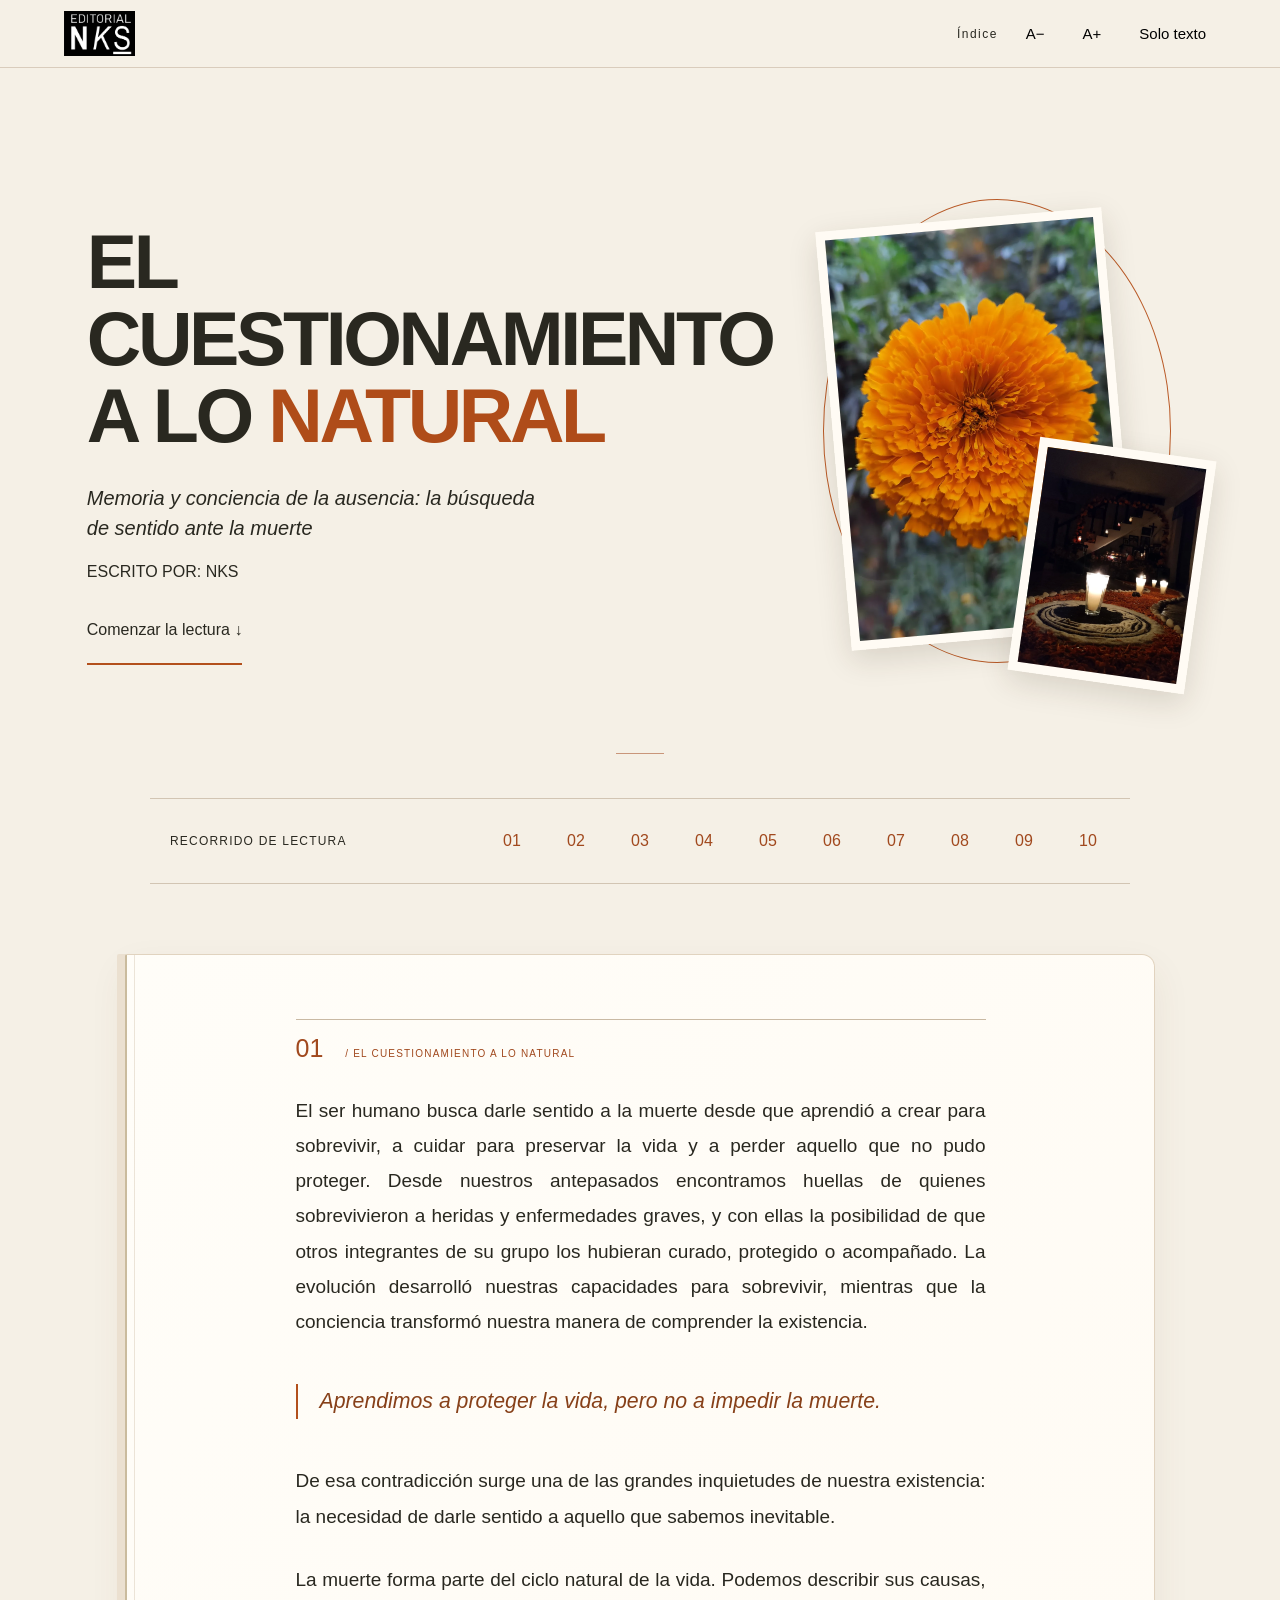
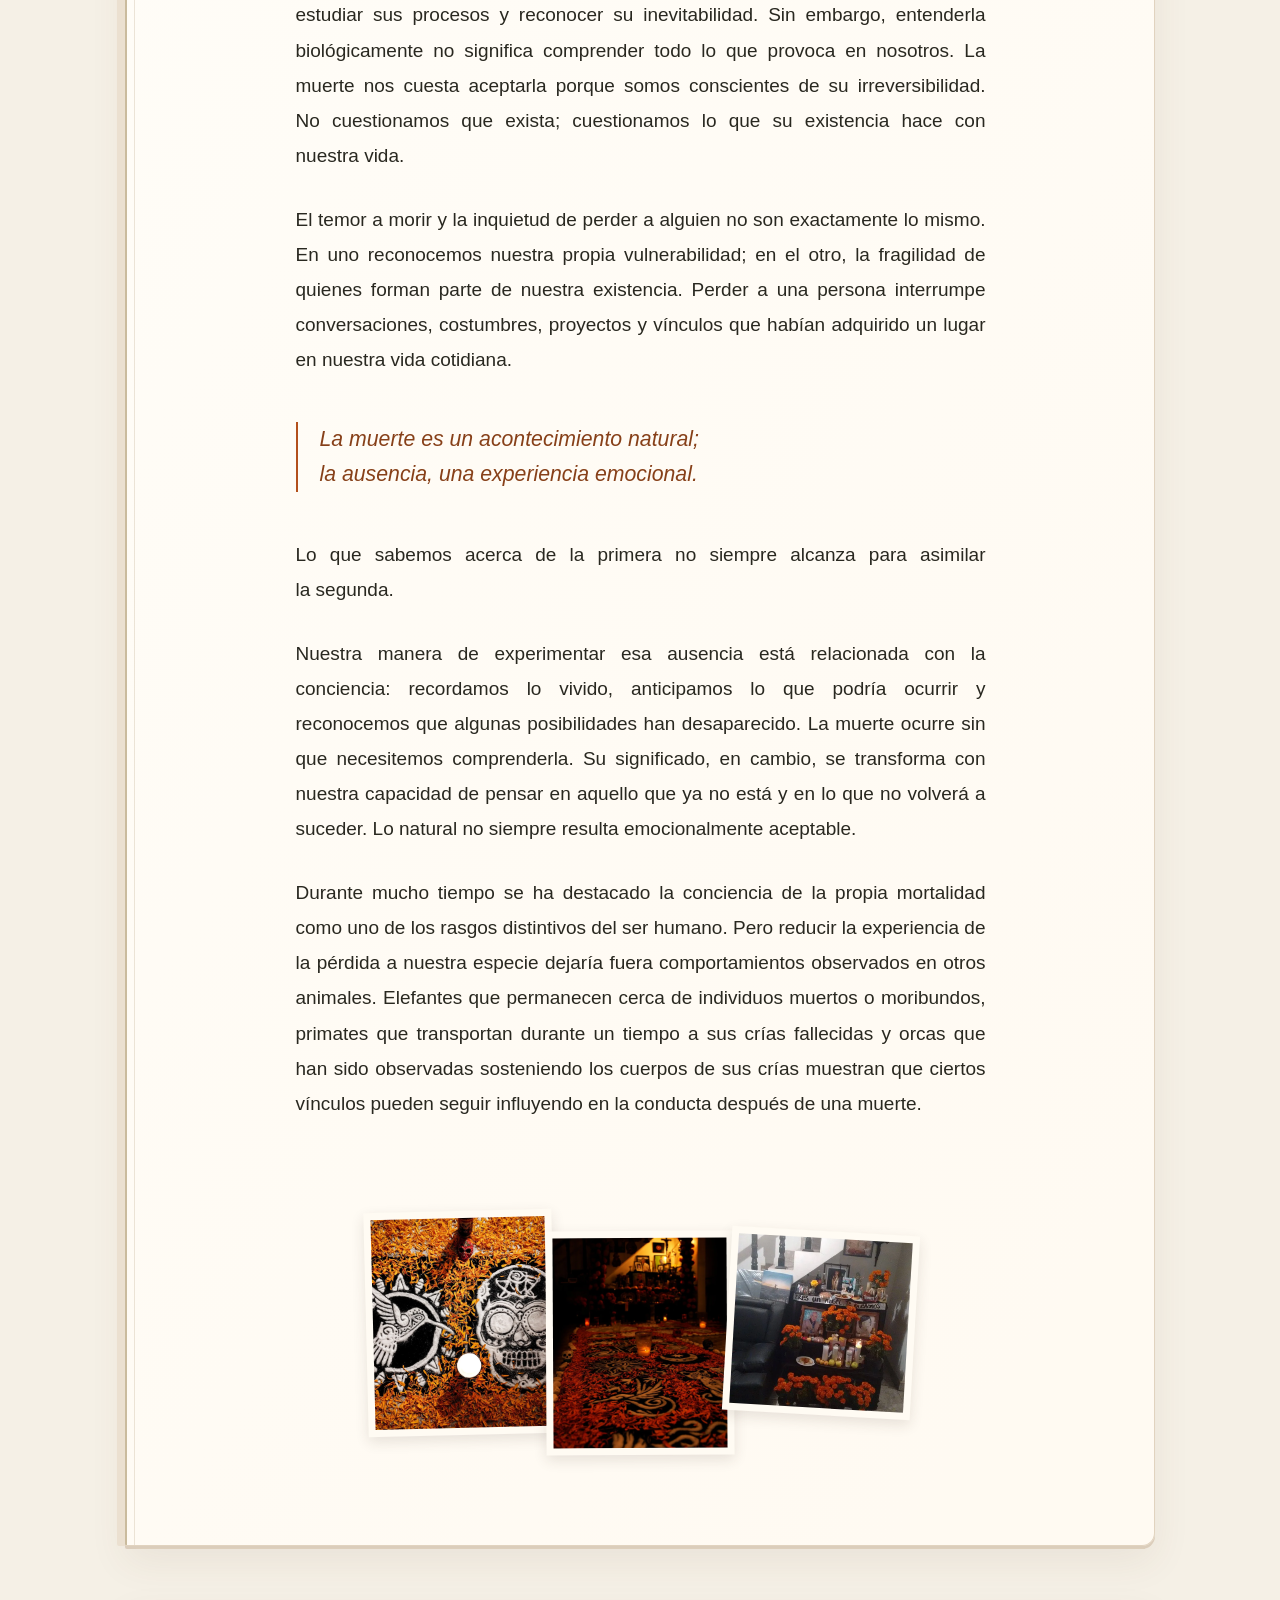
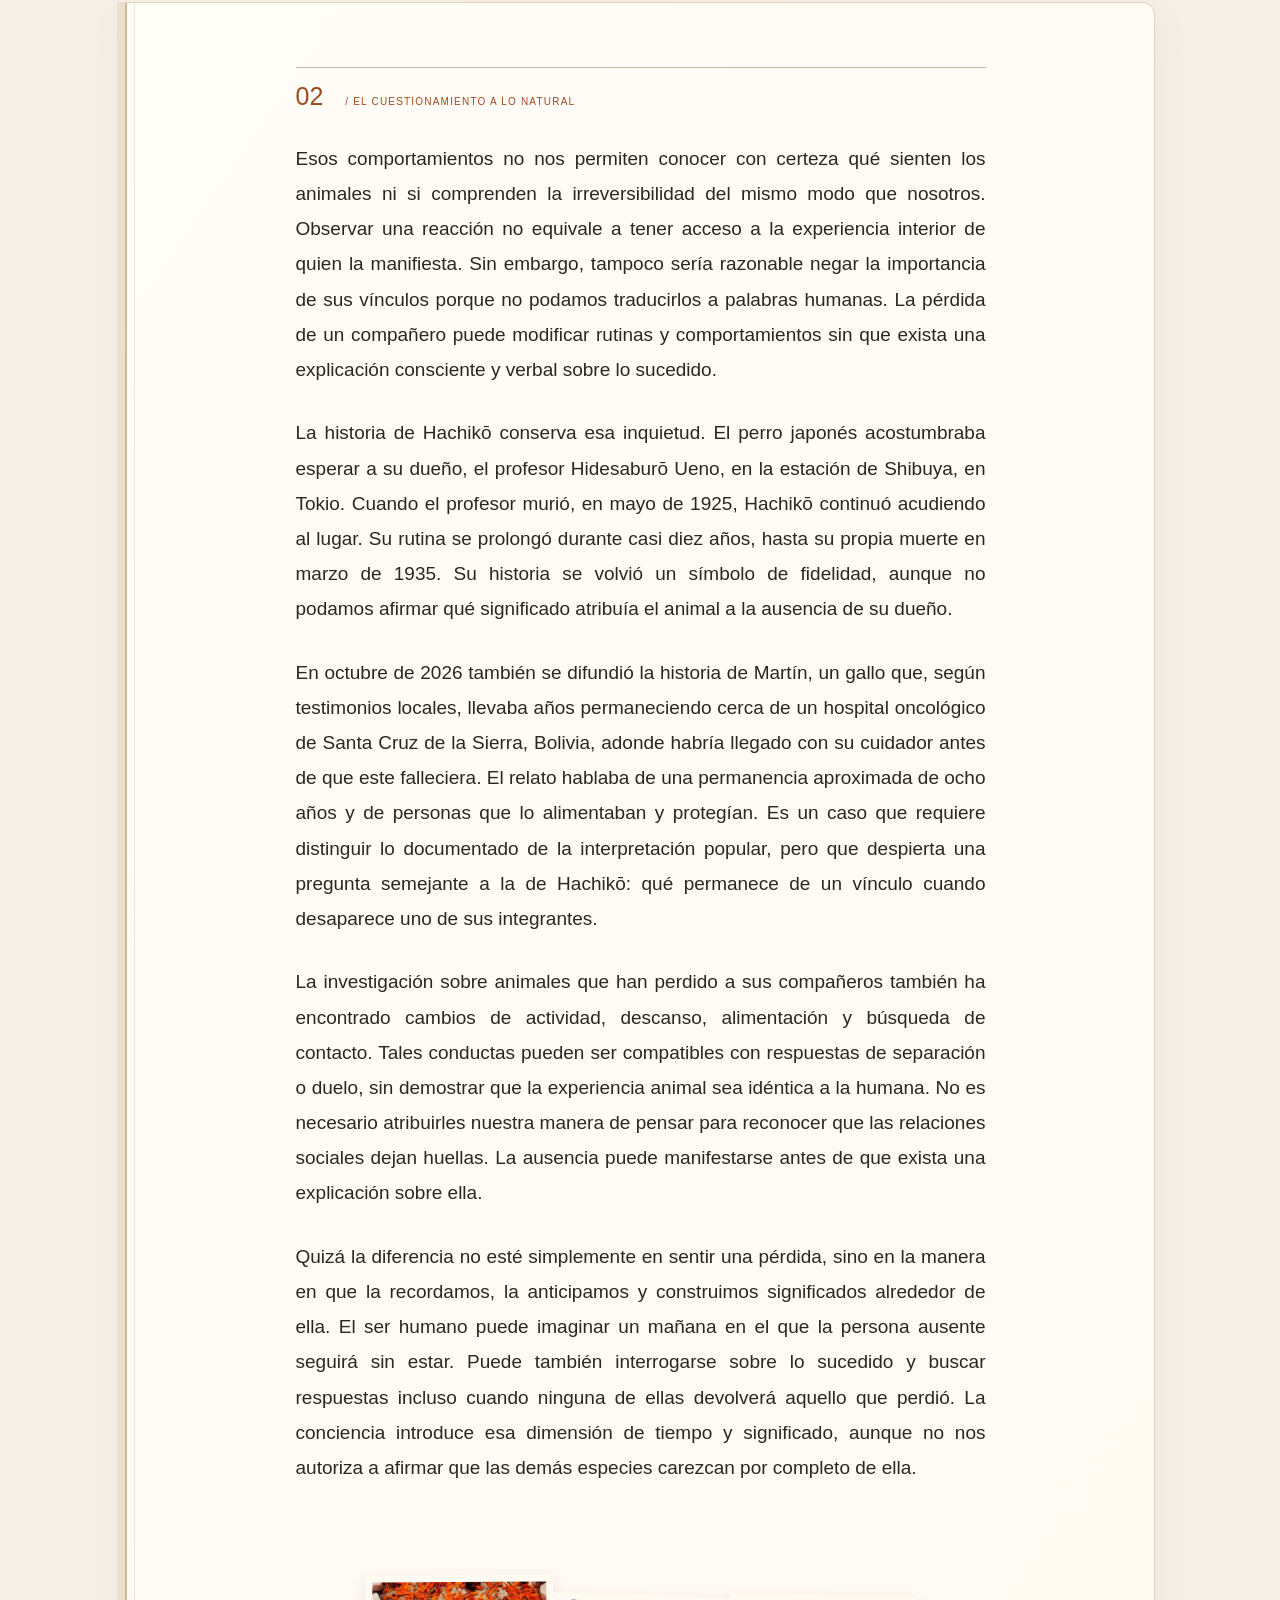
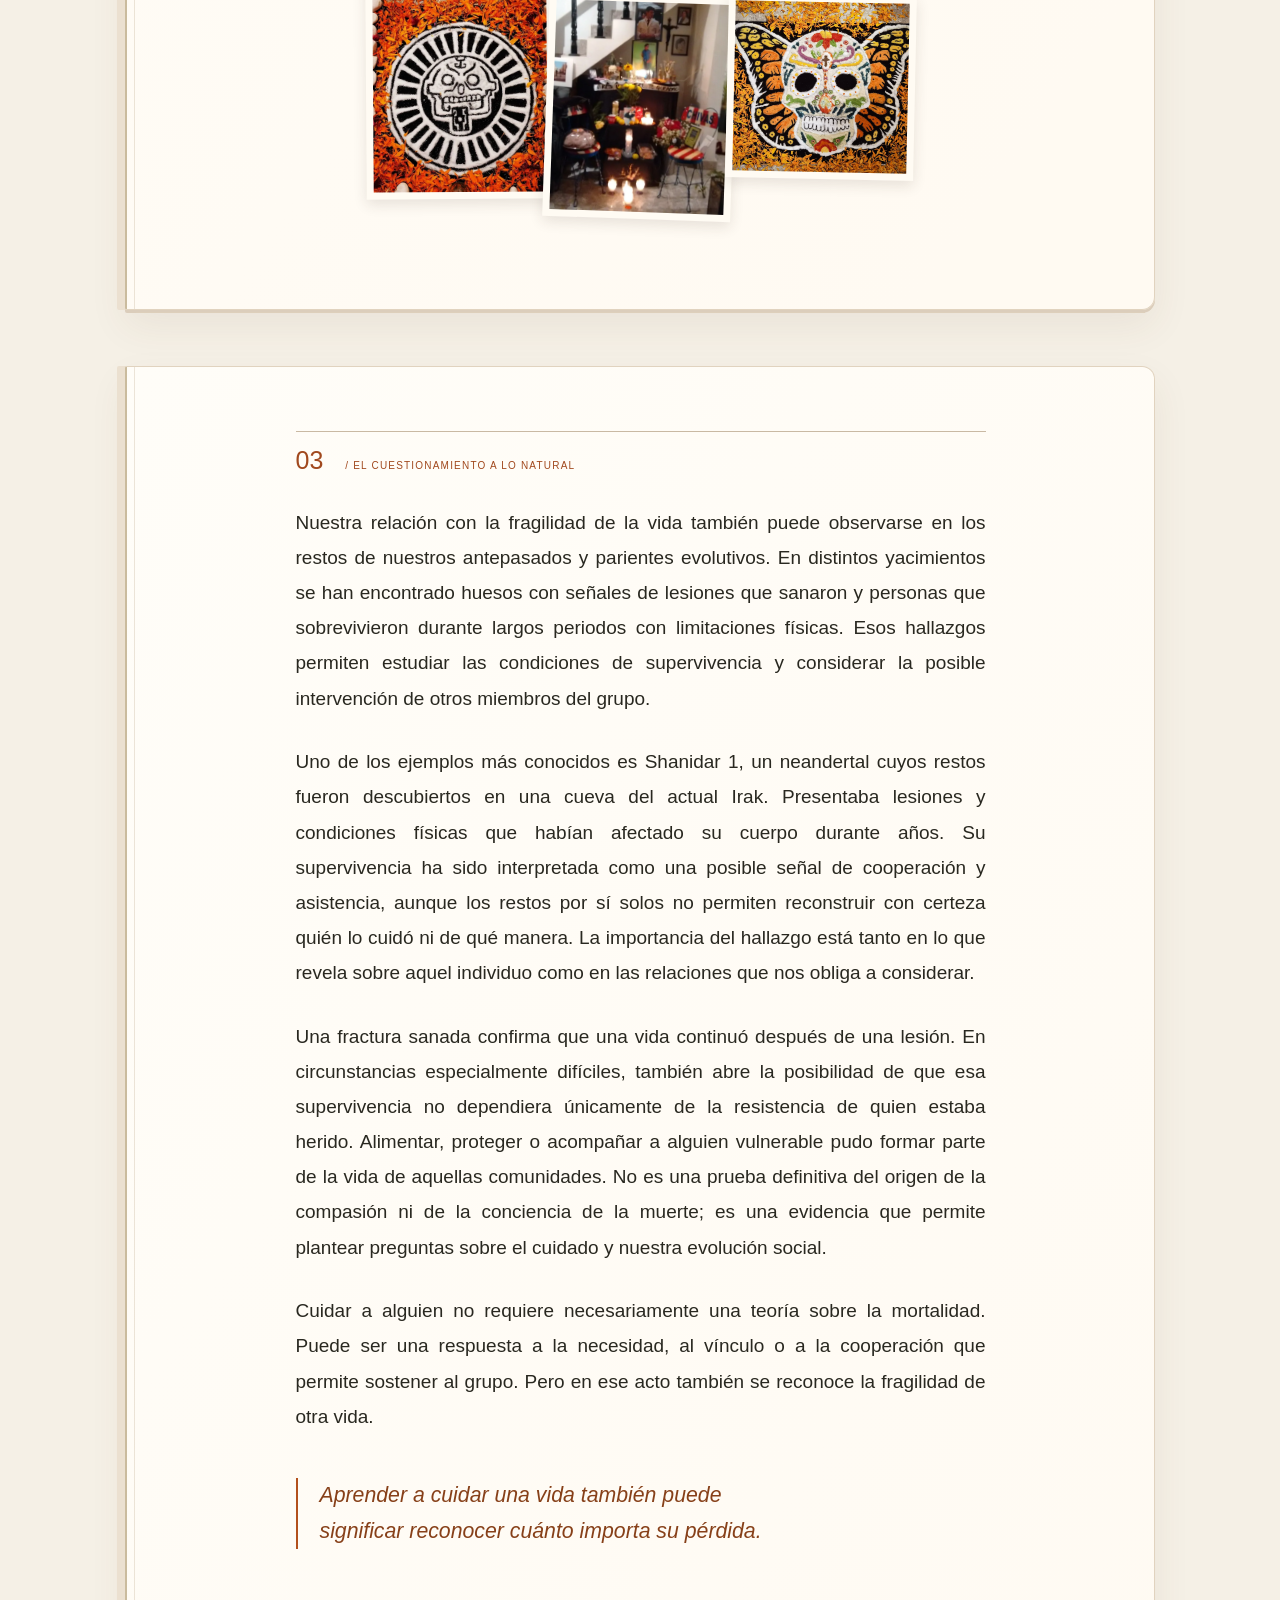
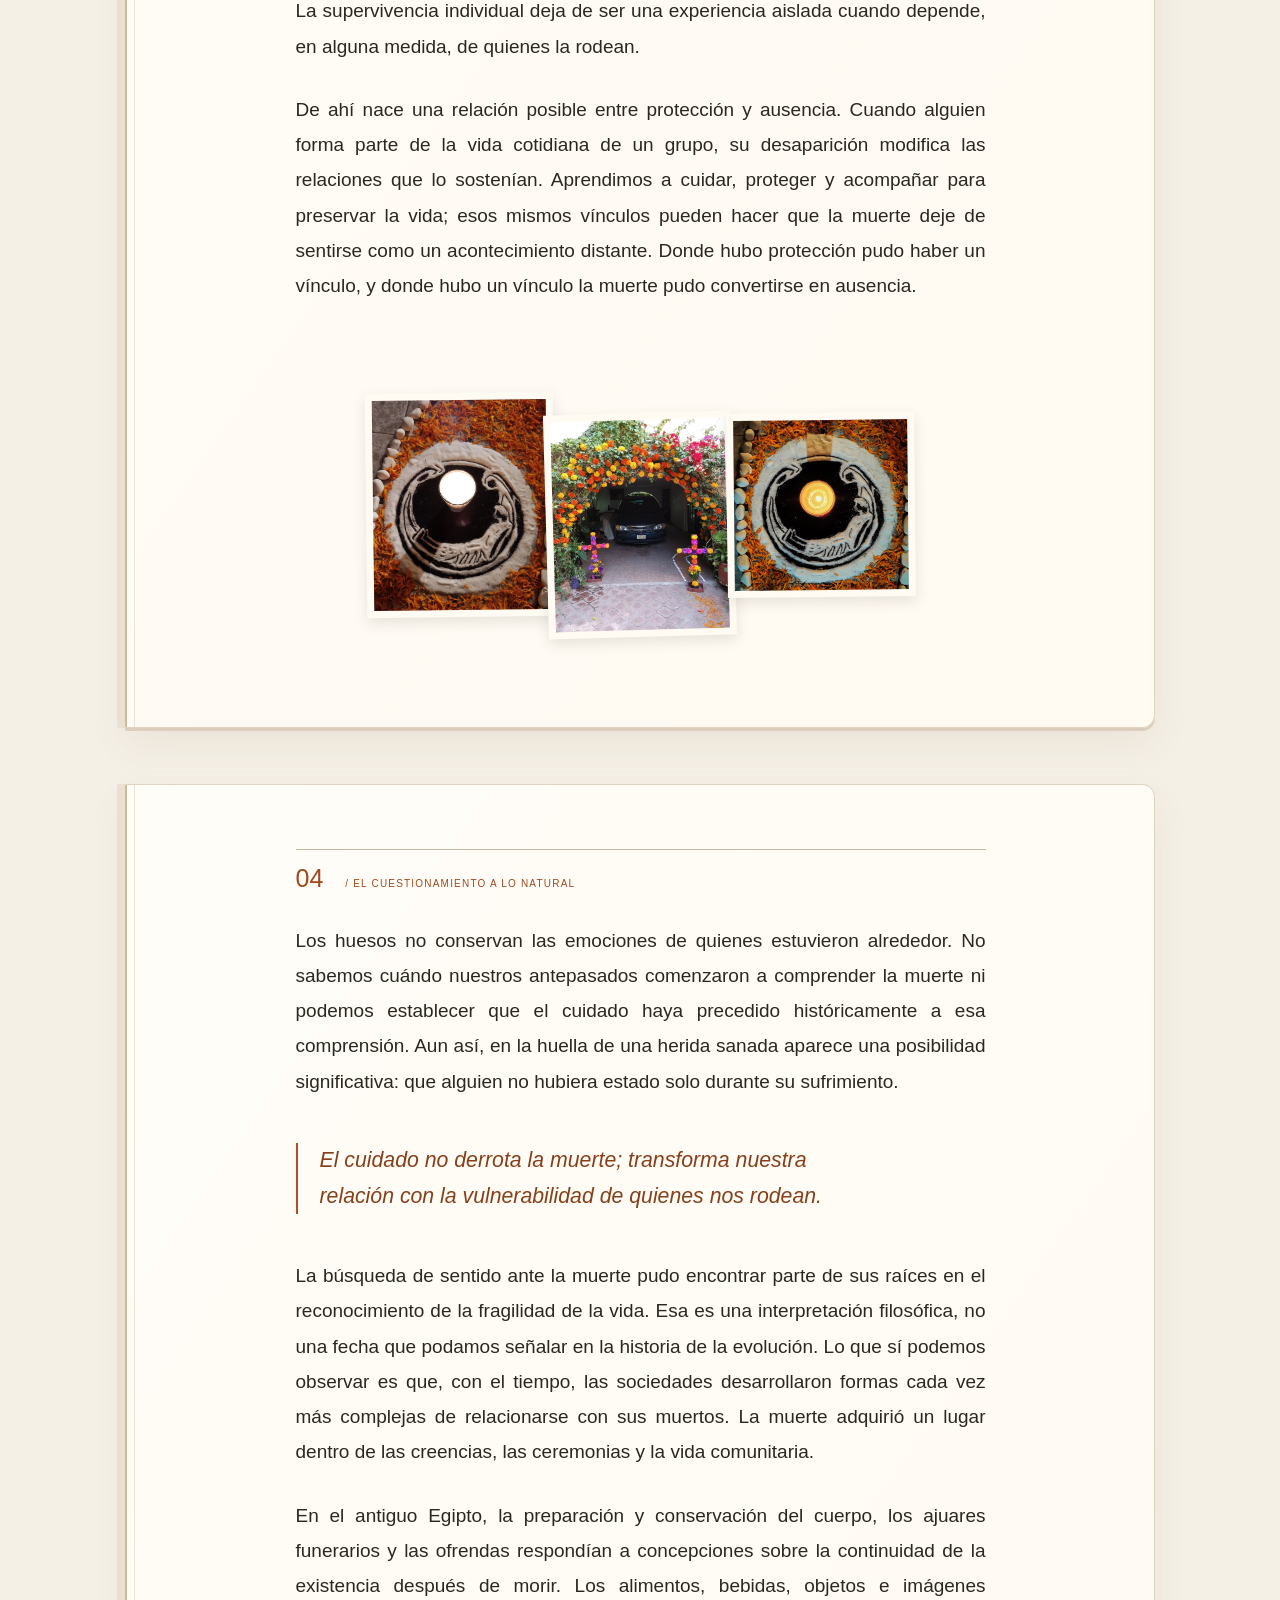
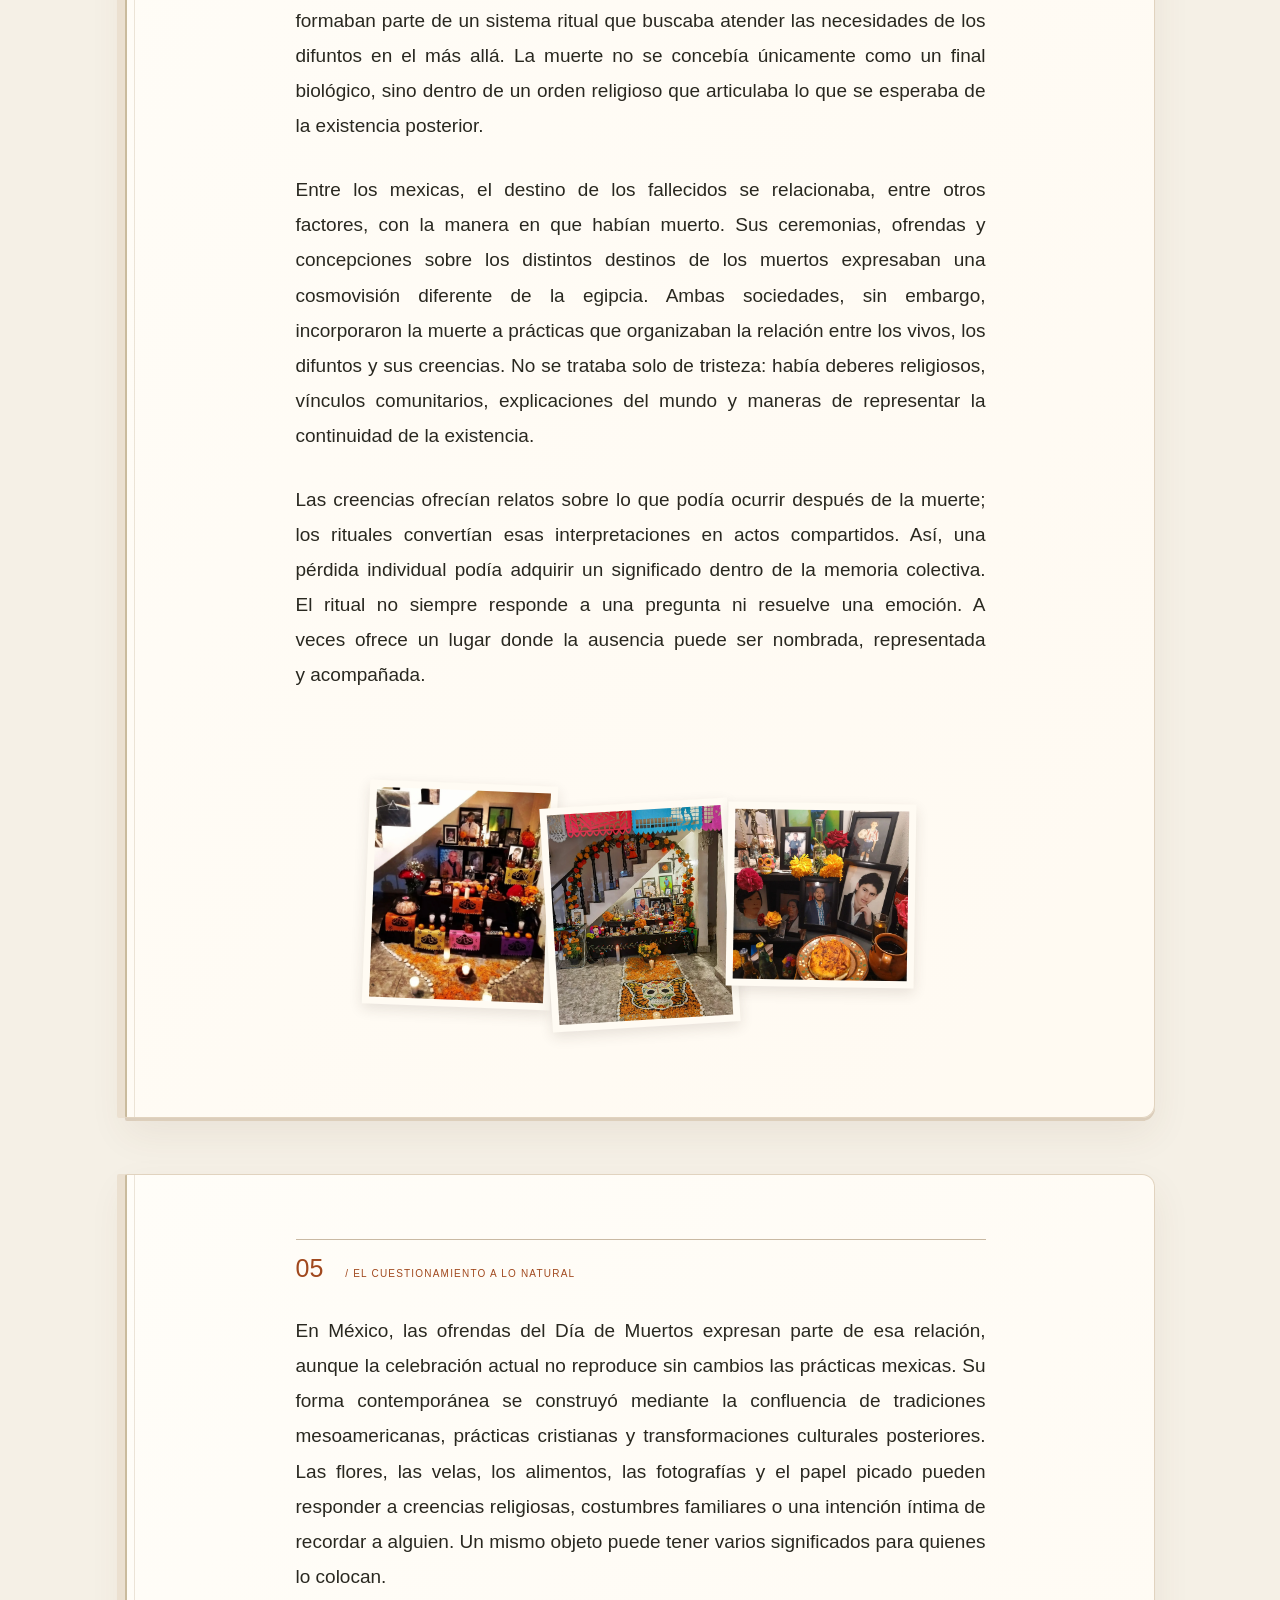
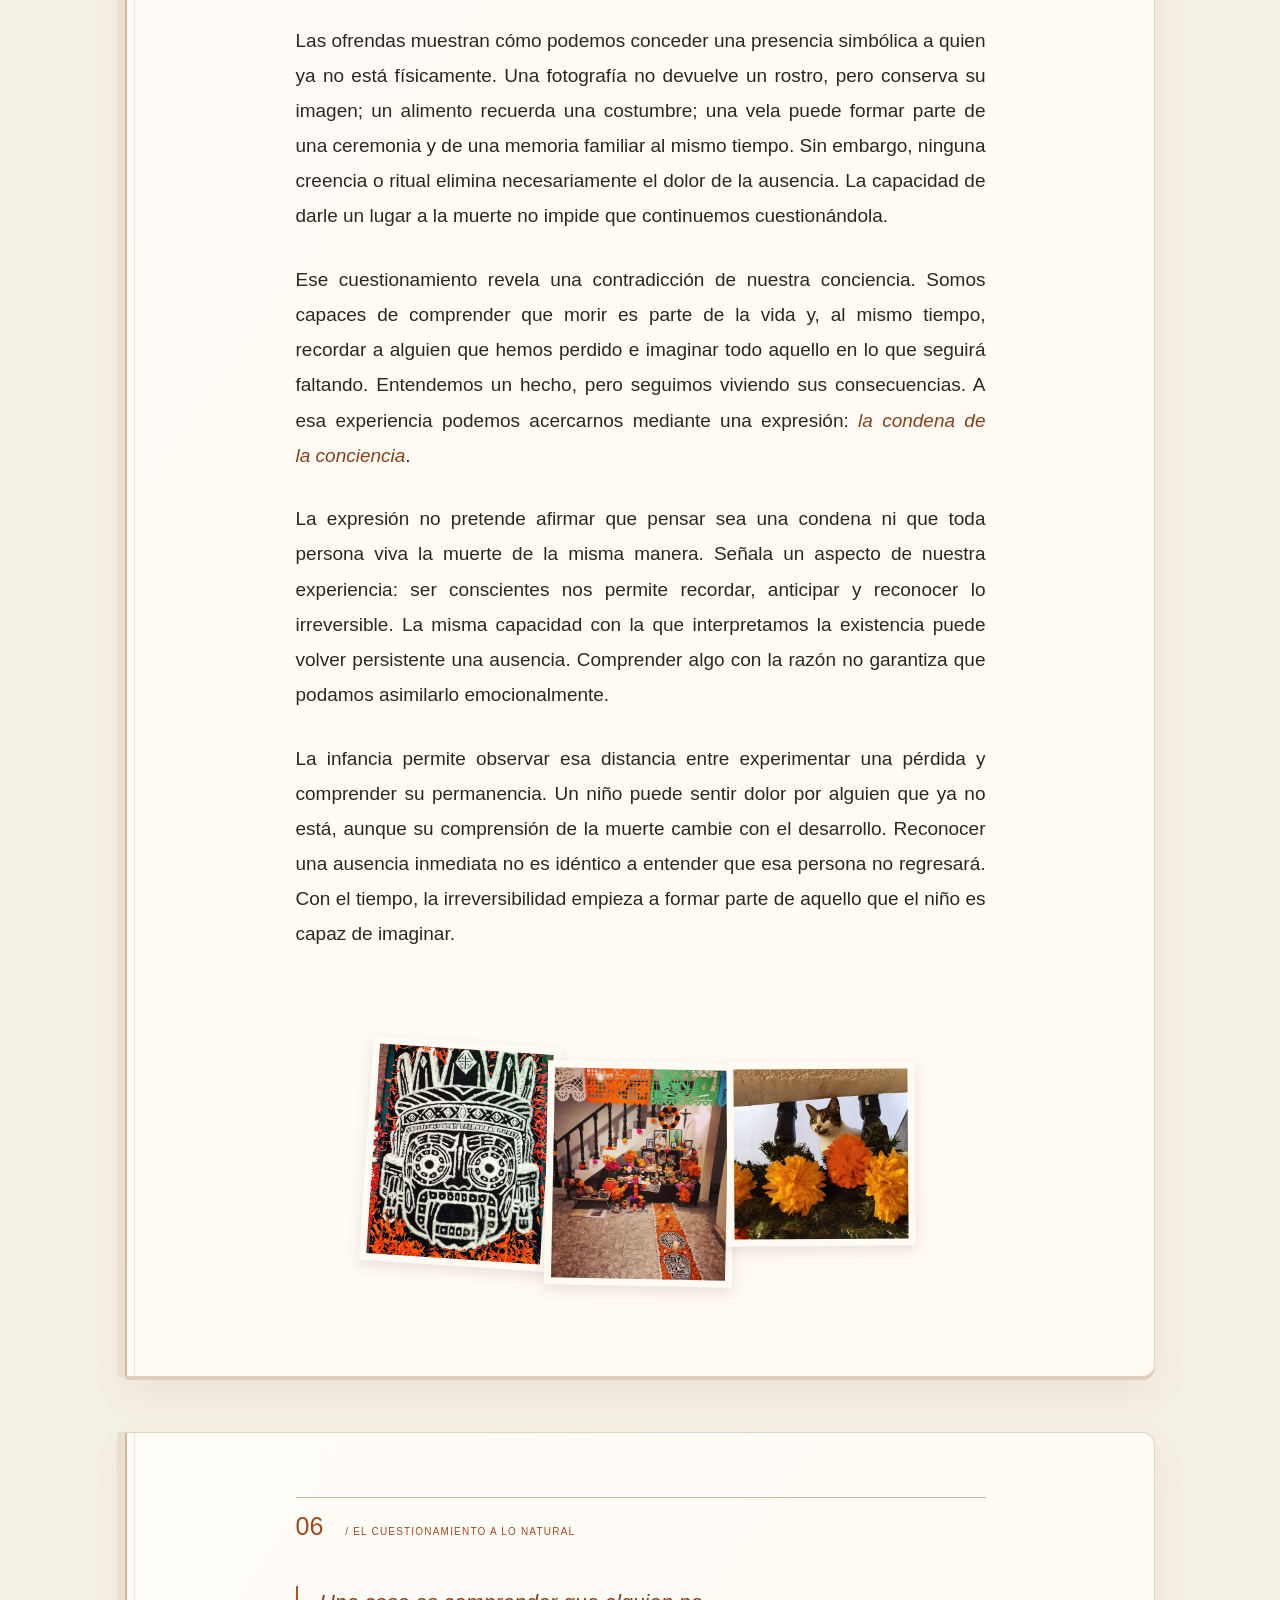
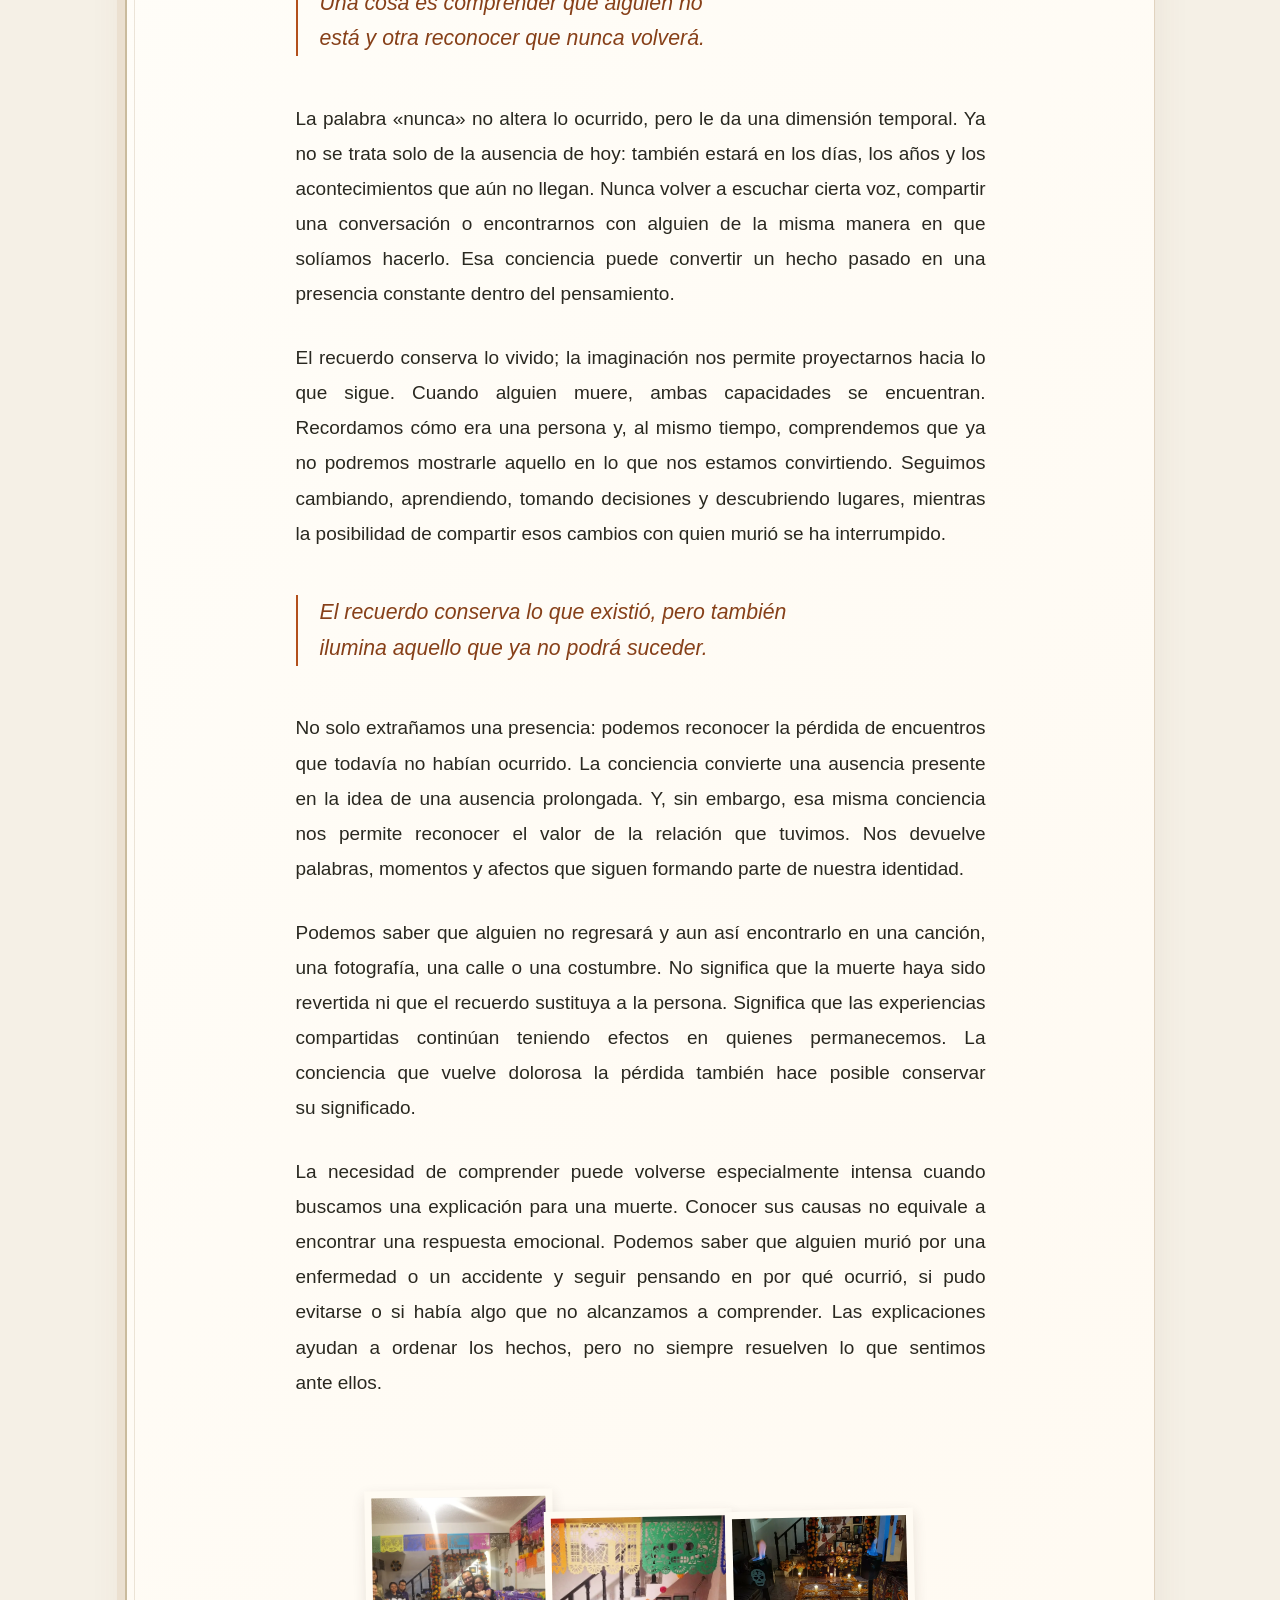
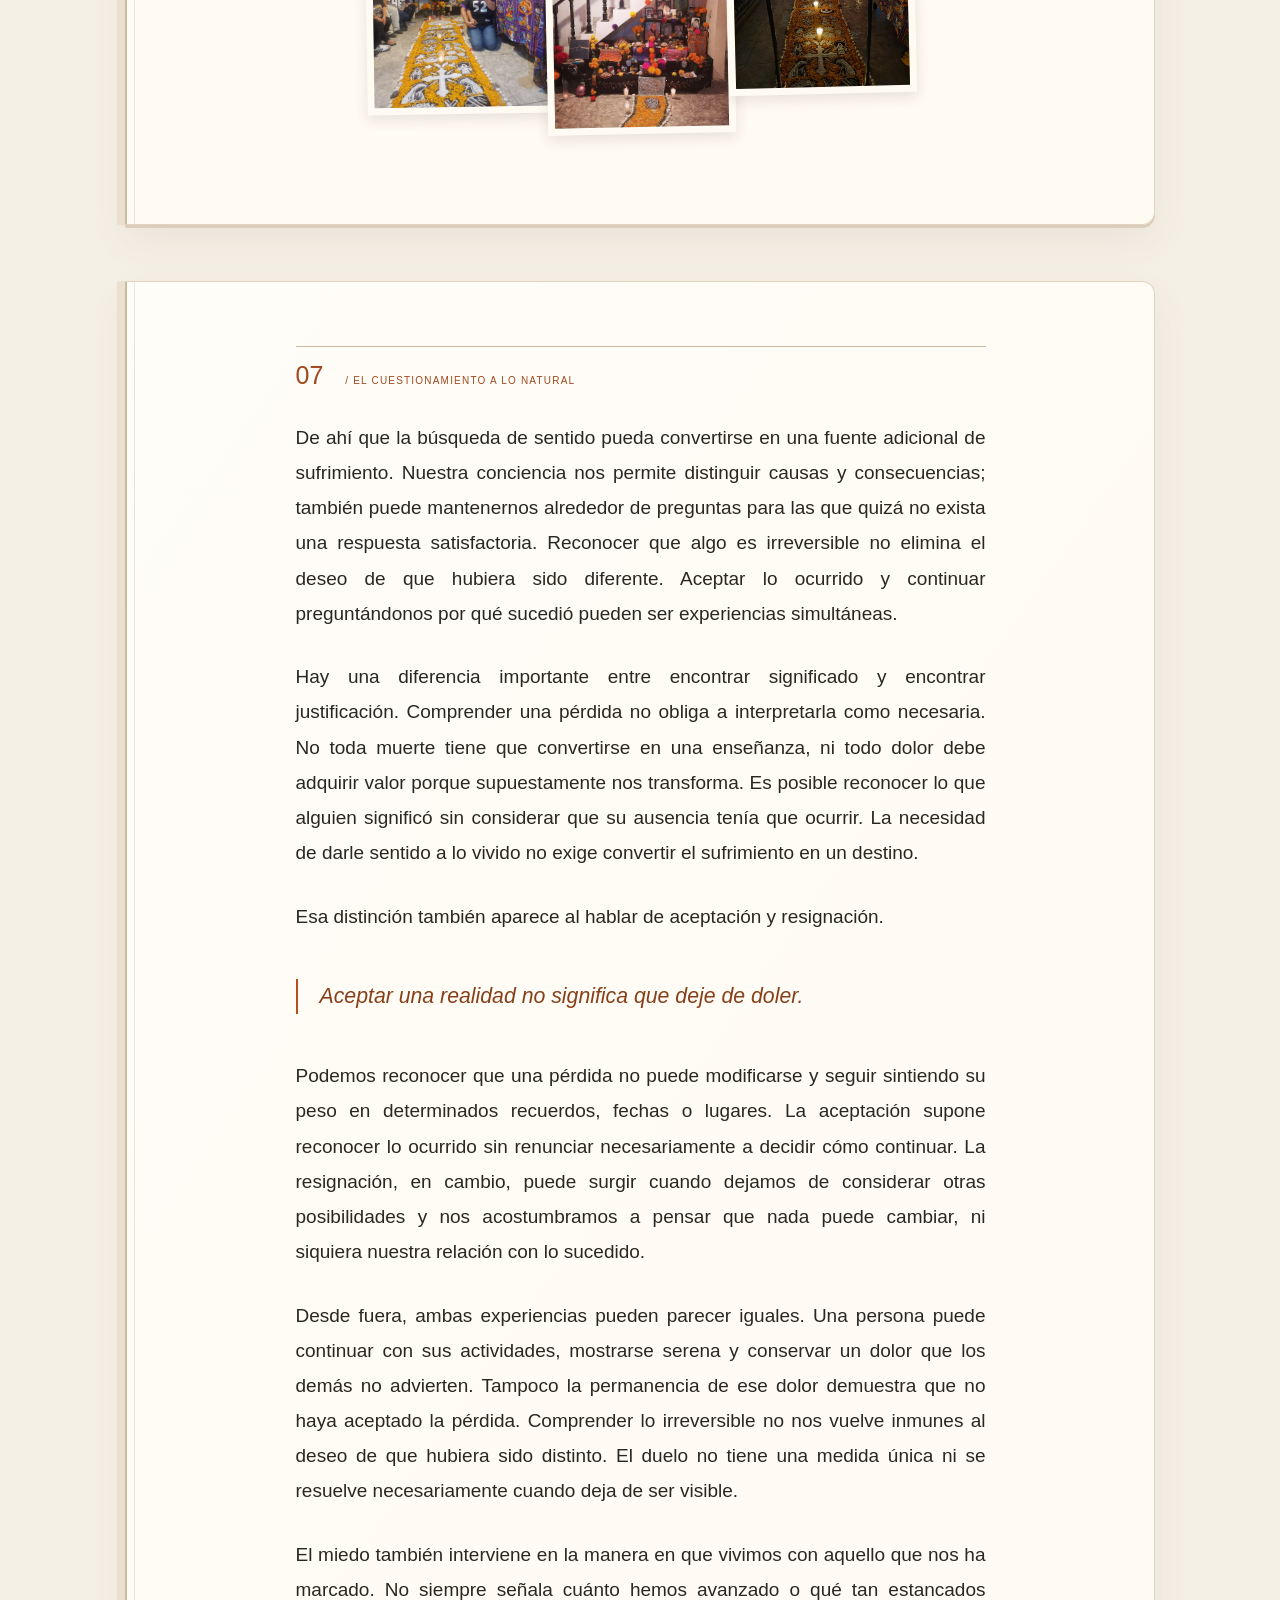
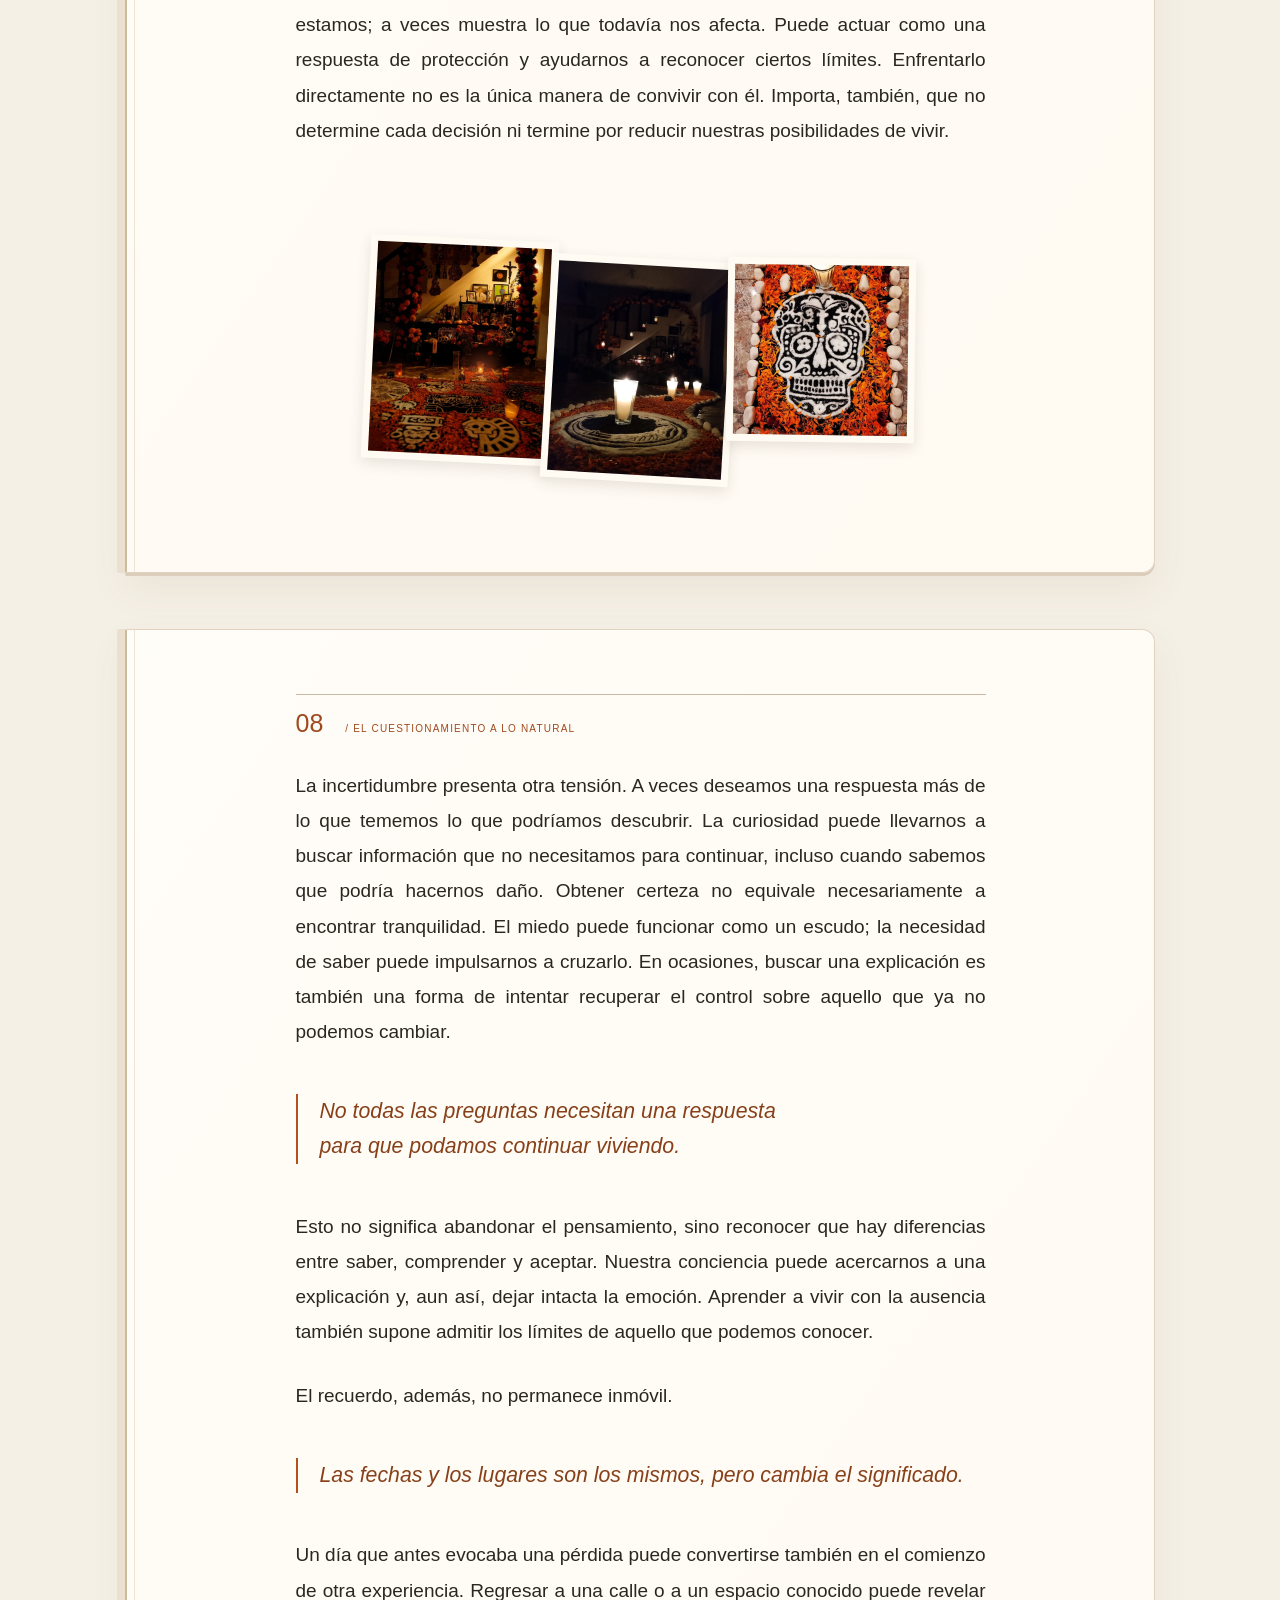
==== index.html @ ddf5041a "Add files via upload" ====
<!doctype html><html lang="es"><head><meta charset="utf-8"><meta name="viewport" content="width=device-width,initial-scale=1"><title>El cuestionamiento a lo natural | Editorial NKS</title><meta name="description" content="Memoria y conciencia de la ausencia: la búsqueda de sentido ante la muerte. Un libro de NKS."><style>@font-face{font-family:BahnschriftWeb;src:local("Bahnschrift"),url("assets/Bahnschrift.woff2") format("woff2");font-weight:100 900;font-display:swap}*{box-sizing:border-box}html{scroll-behavior:smooth;scroll-padding-top:90px}body{margin:0;background:#f5f0e6;color:#292820;font-family:BahnschriftWeb,Bahnschrift,"Arial Narrow",Arial,sans-serif}::selection{background:#efba83}a{color:inherit}button,a{touch-action:manipulation}button{font:inherit;cursor:pointer}button:focus-visible,a:focus-visible{outline:3px solid #ad4c13;outline-offset:6px}.progress{position:fixed;top:0;left:0;height:3px;background:#bb571f;z-index:12;width:0}header{height:68px;position:sticky;top:0;background:#f5f0e6f5;border-bottom:1px solid #d9ccbc;z-index:10;display:flex;align-items:center;justify-content:space-between;padding:0 5vw;font-size:12px;letter-spacing:.12em}nav{display:flex;gap:18px;align-items:center}nav a{text-decoration:none}nav button{border:0;background:none;font-size:15px;padding:10px}.cover{max-width:1260px;margin:auto;padding:85px 6vw 80px;display:grid;grid-template-columns:1.2fr 1fr;gap:50px;align-items:center;min-height:80vh}.eyebrow{color:#9b4518;font-size:12px;letter-spacing:.2em;font-weight:bold}.cover h1{font-size:clamp(42px,5.9vw,86px);line-height:1.02;letter-spacing:-.045em;margin:28px 0;font-weight:800}.cover h1 span{color:#af4c19}.subtitle{font-size:20px;line-height:1.5;max-width:450px}.read{display:inline-block;margin-top:24px;text-decoration:none;border-bottom:2px solid #b3501c;padding-bottom:10px}.cover-art{position:relative;padding:20px 10px}.cover-art img{width:82%;height:420px;object-fit:cover;transform:rotate(-5deg);border:9px solid #fffbf4;box-shadow:0 10px 30px #38271726}.cover-art img+img{position:absolute;width:48%;height:235px;bottom:-20px;right:-8px;transform:rotate(8deg)}.cover-art:before{content:'';position:absolute;border:1px solid #ba5b28;inset:0 22px 0 0;border-radius:50%}.toc{max-width:980px;margin:10px auto 70px;border-block:1px solid #d2c5b3;padding:20px;display:flex;gap:20px;align-items:center;flex-wrap:wrap}.toc span{margin-right:auto;font-size:12px;letter-spacing:.1em}.toc a{text-decoration:none;color:#a1491e;padding:8px}.chapter{max-width:1100px;margin:auto;padding:20px 30px 65px}.chapter-mark{max-width:690px;margin:0 auto 30px;color:#a1491e;font-size:25px;border-top:1px solid #c9b9a3;padding-top:20px}.chapter-mark span{font-size:10px;letter-spacing:.12em;margin-left:15px}.prose{max-width:690px;margin:auto;font-size:var(--read-size,19px);line-height:1.85}.prose p{margin:0 0 1.5em}.prose em{font-style:italic;color:#874019}.prose p:first-child:first-letter{font-size:1.6em;font-weight:600}.collage{display:flex;justify-content:center;align-items:center;flex-wrap:wrap;gap:0;margin:55px 0 20px;padding:15px}.photo{padding:7px;background:#fffbf3;border:0;box-shadow:0 5px 14px #392c231f;transform:rotate(var(--tilt));transition:transform .2s;position:relative;width:23%;margin:0 -4px}.photo:nth-child(even){margin-top:40px}.photo:hover,.photo:focus-visible{transform:rotate(0) scale(1.06);z-index:2}.photo img{display:block;width:100%;height:210px;object-fit:cover}.photo:nth-child(3n) img{height:170px}.film{max-width:980px;margin:0 auto;padding:30px}.film h2,.end h2{font-weight:800;text-transform:uppercase}.films{display:grid;grid-template-columns:1fr 1fr;gap:25px}.films video{width:100%;height:350px;background:#211d18;object-fit:contain}.film p{color:#725c49;font-size:14px}.end{text-align:center;margin:80px auto 0;padding:60px 25px 90px;border-top:1px solid #c9b9a3;max-width:900px}.end h2{font-size:30px}.end img{width:190px;margin:25px auto;display:block}.end a{font-size:13px}dialog{border:0;padding:0;background:#181612;color:white;width:94vw;max-width:1400px;height:92dvh;max-height:92dvh}dialog::backdrop{background:#17130ee8}.viewer{height:100%;display:flex;flex-direction:column}.viewer-bar{display:flex;justify-content:space-between;padding:14px;align-items:center;gap:8px}.viewer button{background:none;border:1px solid #797063;color:white;padding:10px 18px}.viewer img{width:100%;min-height:0;flex:1;object-fit:contain;padding:0 20px 25px}.viewer-actions{display:flex;gap:8px}.quiet .collage,.quiet .film{display:none}@media(min-width:701px) and (max-width:1100px){.cover{display:block}.cover h1{font-size:60px}.cover-art{max-width:420px;margin:50px auto 10px}}@media(max-width:700px){.cover h1{font-size:clamp(25px,6.5vw,44px);letter-spacing:-.045em}header{padding:0 18px}.brand{font-size:10px}nav{gap:2px}nav a{display:none}.cover{display:block;padding:40px 25px 55px}.cover-art{max-width:380px;margin:50px auto 20px}.cover-art img{height:320px}.cover-art img+img{height:190px}.toc{margin:0 22px 45px;gap:8px}.toc span{width:100%}.chapter{padding:10px 23px 40px}.prose{font-size:var(--read-size,18px);line-height:1.8}.chapter-mark span{font-size:8px}.photo{width:46%;margin:6px 0}.photo img{height:180px}.collage{margin:35px -5px 10px;padding:5px}.films{grid-template-columns:1fr}.film{padding:23px}.end h2{font-size:25px}.viewer-bar{flex-wrap:wrap}.viewer button{padding:9px 12px}}@media(prefers-reduced-motion:reduce){html{scroll-behavior:auto}*{transition:none!important}}@media print{header,.toc,.progress,dialog,.film,.read{display:none}.cover{min-height:0}.chapter{break-inside:auto}.collage{break-inside:avoid}.photo{box-shadow:none}.end{break-inside:avoid}}.brand{display:flex;align-items:center}.brand img{display:block;width:71px;height:46px;object-fit:contain}.prose p{text-align:justify;hyphens:none;-webkit-hyphens:none;word-break:normal;overflow-wrap:normal}.prose p:first-child:first-letter{font-size:inherit;font-weight:inherit}.prose .aphorism{text-align:left;margin:2.1em 0;padding:0 0 0 22px;border-left:2px solid #b3501c;font-size:1.12em;line-height:1.65;font-weight:400}.prose .aphorism em{font-style:italic}.dedication{max-width:1000px;margin:30px auto 0;padding:40px 30px 0;border-top:1px solid #c9b9a3}.dedication-media{display:grid;grid-template-columns:1fr 1fr;gap:24px;align-items:center}.dedication video{width:100%;max-height:480px;background:#211d18}.dedication-photo{border:0;padding:8px;background:#fffbf3;box-shadow:0 5px 18px #392c2320;cursor:zoom-in}.dedication-photo img{width:100%;display:block}.dedication-text{text-align:center;margin:50px auto 0;font-size:20px;line-height:1.7}.dedication-text p{margin:12px 0}.dedication-text em{color:#874019}.quiet .dedication-media{display:none}@media(max-width:700px){.dedication-media{grid-template-columns:1fr}.dedication{padding:30px 23px 0}.dedication-text{font-size:18px}}@media print{.dedication video{display:none}} </style><link rel="stylesheet" href="assets/reader.css">
<link rel="icon" type="image/png" href="assets/favicon.png">
<meta name="theme-color" content="#f5f0e6">
<meta property="og:type" content="article">
<meta property="og:title" content="El cuestionamiento a lo natural | Editorial NKS">
<meta property="og:description" content="Memoria y conciencia de la ausencia: la búsqueda de sentido ante la muerte. Un ensayo de NKS.">
<!-- Cuando se conozca la URL pública, agregar og:url y og:image con direcciones absolutas para la vista previa en WhatsApp. -->
</head><body id="inicio"><div class="progress" aria-hidden="true"></div><header><a class="brand" href="#inicio"><img src="assets/editorial-nks.webp" alt="Editorial NKS"></a><nav aria-label="Herramientas de lectura"><a href="#indice">Índice</a><button id="smaller" aria-label="Reducir texto">A−</button><button id="larger" aria-label="Ampliar texto">A+</button><button id="quiet" aria-pressed="false">Solo texto</button></nav></header><main><section class="cover"><div><h1>EL CUESTIONAMIENTO<br>A LO <span>NATURAL</span></h1><p class="subtitle"><em>Memoria y conciencia de la ausencia: la búsqueda de sentido ante la muerte</em></p><p>ESCRITO POR: NKS</p><a class="read" href="#lectura-1">Comenzar la lectura ↓</a></div><div class="cover-art" aria-hidden="true"><img src="assets/foto-29.webp" alt=""><img src="assets/foto-25.webp" alt=""></div></section><nav class="toc" id="indice" aria-label="Índice de tramos de lectura"><span>RECORRIDO DE LECTURA</span><a href="#lectura-1">01</a><a href="#lectura-2">02</a><a href="#lectura-3">03</a><a href="#lectura-4">04</a><a href="#lectura-5">05</a><a href="#lectura-6">06</a><a href="#lectura-7">07</a><a href="#lectura-8">08</a><a href="#lectura-9">09</a><a href="#lectura-10">10</a></nav><section id="lectura-1" class="chapter"><div class="chapter-mark">01 <span> / EL CUESTIONAMIENTO A LO NATURAL</span></div><div class="prose"><p>El ser humano busca darle sentido a la muerte desde que aprendió a crear para sobrevivir, a cuidar para preservar la vida y a perder aquello que no pudo proteger. Desde nuestros antepasados encontramos huellas de quienes sobrevivieron a heridas y enfermedades graves, y con ellas la posibilidad de que otros integrantes de su grupo los hubieran curado, protegido o acompañado. La evolución desarrolló nuestras capacidades para sobrevivir, mientras que la conciencia transformó nuestra manera de comprender la existencia.</p><p class="aphorism"><em>Aprendimos a proteger la vida, pero no a impedir la muerte.</em></p><p>De esa contradicción surge una de las grandes inquietudes de nuestra existencia: la necesidad de darle sentido a aquello que sabemos inevitable.</p><p>La muerte forma parte del ciclo natural de la vida. Podemos describir sus causas, estudiar sus procesos y reconocer su inevitabilidad. Sin embargo, entenderla biológicamente no significa comprender todo lo que provoca en nosotros. La muerte nos cuesta aceptarla porque somos conscientes de su irreversibilidad. No cuestionamos que exista; cuestionamos lo que su existencia hace con nuestra vida.</p><p>El temor a morir y la inquietud de perder a alguien no son exactamente lo mismo. En uno reconocemos nuestra propia vulnerabilidad; en el otro, la fragilidad de quienes forman parte de nuestra existencia. Perder a una persona interrumpe conversaciones, costumbres, proyectos y vínculos que habían adquirido un lugar en nuestra vida cotidiana.</p><p class="aphorism"><em>La muerte es un acontecimiento natural; la ausencia, una experiencia emocional.</em></p><p>Lo que sabemos acerca de la primera no siempre alcanza para asimilar la segunda.</p><p>Nuestra manera de experimentar esa ausencia está relacionada con la conciencia: recordamos lo vivido, anticipamos lo que podría ocurrir y reconocemos que algunas posibilidades han desaparecido. La muerte ocurre sin que necesitemos comprenderla. Su significado, en cambio, se transforma con nuestra capacidad de pensar en aquello que ya no está y en lo que no volverá a suceder. Lo natural no siempre resulta emocionalmente aceptable.</p><p>Durante mucho tiempo se ha destacado la conciencia de la propia mortalidad como uno de los rasgos distintivos del ser humano. Pero reducir la experiencia de la pérdida a nuestra especie dejaría fuera comportamientos observados en otros animales. Elefantes que permanecen cerca de individuos muertos o moribundos, primates que transportan durante un tiempo a sus crías fallecidas y orcas que han sido observadas sosteniendo los cuerpos de sus crías muestran que ciertos vínculos pueden seguir influyendo en la conducta después de una muerte.</p></div><div class="collage"><button class="photo" style="--tilt:-1.4deg" data-photo="assets/foto-07.webp" aria-label="Ampliar fotografía 7"><img src="assets/foto-07.webp" alt="Fotografía 7 del archivo de ofrendas NKS" loading="lazy"></button><button class="photo" style="--tilt:-0.3deg" data-photo="assets/foto-20.webp" aria-label="Ampliar fotografía 20"><img src="assets/foto-20.webp" alt="Fotografía 20 del archivo de ofrendas NKS" loading="lazy"></button><button class="photo" style="--tilt:3.3deg" data-photo="assets/foto-14.webp" aria-label="Ampliar fotografía 14"><img src="assets/foto-14.webp" alt="Fotografía 14 del archivo de ofrendas NKS" loading="lazy"></button></div></section><section id="lectura-2" class="chapter"><div class="chapter-mark">02 <span> / EL CUESTIONAMIENTO A LO NATURAL</span></div><div class="prose"><p>Esos comportamientos no nos permiten conocer con certeza qué sienten los animales ni si comprenden la irreversibilidad del mismo modo que nosotros. Observar una reacción no equivale a tener acceso a la experiencia interior de quien la manifiesta. Sin embargo, tampoco sería razonable negar la importancia de sus vínculos porque no podamos traducirlos a palabras humanas. La pérdida de un compañero puede modificar rutinas y comportamientos sin que exista una explicación consciente y verbal sobre lo sucedido.</p><p>La historia de Hachikō conserva esa inquietud. El perro japonés acostumbraba esperar a su dueño, el profesor Hidesaburō Ueno, en la estación de Shibuya, en Tokio. Cuando el profesor murió, en mayo de 1925, Hachikō continuó acudiendo al lugar. Su rutina se prolongó durante casi diez años, hasta su propia muerte en marzo de 1935. Su historia se volvió un símbolo de fidelidad, aunque no podamos afirmar qué significado atribuía el animal a la ausencia de su dueño.</p><p>En octubre de 2026 también se difundió la historia de Martín, un gallo que, según testimonios locales, llevaba años permaneciendo cerca de un hospital oncológico de Santa Cruz de la Sierra, Bolivia, adonde habría llegado con su cuidador antes de que este falleciera. El relato hablaba de una permanencia aproximada de ocho años y de personas que lo alimentaban y protegían. Es un caso que requiere distinguir lo documentado de la interpretación popular, pero que despierta una pregunta semejante a la de Hachikō: qué permanece de un vínculo cuando desaparece uno de sus integrantes.</p><p>La investigación sobre animales que han perdido a sus compañeros también ha encontrado cambios de actividad, descanso, alimentación y búsqueda de contacto. Tales conductas pueden ser compatibles con respuestas de separación o duelo, sin demostrar que la experiencia animal sea idéntica a la humana. No es necesario atribuirles nuestra manera de pensar para reconocer que las relaciones sociales dejan huellas. La ausencia puede manifestarse antes de que exista una explicación sobre ella.</p><p>Quizá la diferencia no esté simplemente en sentir una pérdida, sino en la manera en que la recordamos, la anticipamos y construimos significados alrededor de ella. El ser humano puede imaginar un mañana en el que la persona ausente seguirá sin estar. Puede también interrogarse sobre lo sucedido y buscar respuestas incluso cuando ninguna de ellas devolverá aquello que perdió. La conciencia introduce esa dimensión de tiempo y significado, aunque no nos autoriza a afirmar que las demás especies carezcan por completo de ella.</p></div><div class="collage"><button class="photo" style="--tilt:-0.4deg" data-photo="assets/foto-04.webp" aria-label="Ampliar fotografía 4"><img src="assets/foto-04.webp" alt="Fotografía 4 del archivo de ofrendas NKS" loading="lazy"></button><button class="photo" style="--tilt:2.0deg" data-photo="assets/foto-15.webp" aria-label="Ampliar fotografía 15"><img src="assets/foto-15.webp" alt="Fotografía 15 del archivo de ofrendas NKS" loading="lazy"></button><button class="photo" style="--tilt:1.2deg" data-photo="assets/foto-10.webp" aria-label="Ampliar fotografía 10"><img src="assets/foto-10.webp" alt="Fotografía 10 del archivo de ofrendas NKS" loading="lazy"></button></div></section><section id="lectura-3" class="chapter"><div class="chapter-mark">03 <span> / EL CUESTIONAMIENTO A LO NATURAL</span></div><div class="prose"><p>Nuestra relación con la fragilidad de la vida también puede observarse en los restos de nuestros antepasados y parientes evolutivos. En distintos yacimientos se han encontrado huesos con señales de lesiones que sanaron y personas que sobrevivieron durante largos periodos con limitaciones físicas. Esos hallazgos permiten estudiar las condiciones de supervivencia y considerar la posible intervención de otros miembros del grupo.</p><p>Uno de los ejemplos más conocidos es Shanidar 1, un neandertal cuyos restos fueron descubiertos en una cueva del actual Irak. Presentaba lesiones y condiciones físicas que habían afectado su cuerpo durante años. Su supervivencia ha sido interpretada como una posible señal de cooperación y asistencia, aunque los restos por sí solos no permiten reconstruir con certeza quién lo cuidó ni de qué manera. La importancia del hallazgo está tanto en lo que revela sobre aquel individuo como en las relaciones que nos obliga a considerar.</p><p>Una fractura sanada confirma que una vida continuó después de una lesión. En circunstancias especialmente difíciles, también abre la posibilidad de que esa supervivencia no dependiera únicamente de la resistencia de quien estaba herido. Alimentar, proteger o acompañar a alguien vulnerable pudo formar parte de la vida de aquellas comunidades. No es una prueba definitiva del origen de la compasión ni de la conciencia de la muerte; es una evidencia que permite plantear preguntas sobre el cuidado y nuestra evolución social.</p><p>Cuidar a alguien no requiere necesariamente una teoría sobre la mortalidad. Puede ser una respuesta a la necesidad, al vínculo o a la cooperación que permite sostener al grupo. Pero en ese acto también se reconoce la fragilidad de otra vida.</p><p class="aphorism"><em>Aprender a cuidar una vida también puede significar reconocer cuánto importa su pérdida.</em></p><p>La supervivencia individual deja de ser una experiencia aislada cuando depende, en alguna medida, de quienes la rodean.</p><p>De ahí nace una relación posible entre protección y ausencia. Cuando alguien forma parte de la vida cotidiana de un grupo, su desaparición modifica las relaciones que lo sostenían. Aprendimos a cuidar, proteger y acompañar para preservar la vida; esos mismos vínculos pueden hacer que la muerte deje de sentirse como un acontecimiento distante. Donde hubo protección pudo haber un vínculo, y donde hubo un vínculo la muerte pudo convertirse en ausencia.</p></div><div class="collage"><button class="photo" style="--tilt:-0.7deg" data-photo="assets/foto-24.webp" aria-label="Ampliar fotografía 24"><img src="assets/foto-24.webp" alt="Fotografía 24 del archivo de ofrendas NKS" loading="lazy"></button><button class="photo" style="--tilt:-1.6deg" data-photo="assets/foto-23.webp" aria-label="Ampliar fotografía 23"><img src="assets/foto-23.webp" alt="Fotografía 23 del archivo de ofrendas NKS" loading="lazy"></button><button class="photo" style="--tilt:-0.6deg" data-photo="assets/foto-09.webp" aria-label="Ampliar fotografía 9"><img src="assets/foto-09.webp" alt="Fotografía 9 del archivo de ofrendas NKS" loading="lazy"></button></div></section><section id="lectura-4" class="chapter"><div class="chapter-mark">04 <span> / EL CUESTIONAMIENTO A LO NATURAL</span></div><div class="prose"><p>Los huesos no conservan las emociones de quienes estuvieron alrededor. No sabemos cuándo nuestros antepasados comenzaron a comprender la muerte ni podemos establecer que el cuidado haya precedido históricamente a esa comprensión. Aun así, en la huella de una herida sanada aparece una posibilidad significativa: que alguien no hubiera estado solo durante su sufrimiento.</p><p class="aphorism"><em>El cuidado no derrota la muerte; transforma nuestra relación con la vulnerabilidad de quienes nos rodean.</em></p><p>La búsqueda de sentido ante la muerte pudo encontrar parte de sus raíces en el reconocimiento de la fragilidad de la vida. Esa es una interpretación filosófica, no una fecha que podamos señalar en la historia de la evolución. Lo que sí podemos observar es que, con el tiempo, las sociedades desarrollaron formas cada vez más complejas de relacionarse con sus muertos. La muerte adquirió un lugar dentro de las creencias, las ceremonias y la vida comunitaria.</p><p>En el antiguo Egipto, la preparación y conservación del cuerpo, los ajuares funerarios y las ofrendas respondían a concepciones sobre la continuidad de la existencia después de morir. Los alimentos, bebidas, objetos e imágenes formaban parte de un sistema ritual que buscaba atender las necesidades de los difuntos en el más allá. La muerte no se concebía únicamente como un final biológico, sino dentro de un orden religioso que articulaba lo que se esperaba de la existencia posterior.</p><p>Entre los mexicas, el destino de los fallecidos se relacionaba, entre otros factores, con la manera en que habían muerto. Sus ceremonias, ofrendas y concepciones sobre los distintos destinos de los muertos expresaban una cosmovisión diferente de la egipcia. Ambas sociedades, sin embargo, incorporaron la muerte a prácticas que organizaban la relación entre los vivos, los difuntos y sus creencias. No se trataba solo de tristeza: había deberes religiosos, vínculos comunitarios, explicaciones del mundo y maneras de representar la continuidad de la existencia.</p><p>Las creencias ofrecían relatos sobre lo que podía ocurrir después de la muerte; los rituales convertían esas interpretaciones en actos compartidos. Así, una pérdida individual podía adquirir un significado dentro de la memoria colectiva. El ritual no siempre responde a una pregunta ni resuelve una emoción. A veces ofrece un lugar donde la ausencia puede ser nombrada, representada y acompañada.</p></div><div class="collage"><button class="photo" style="--tilt:2.2deg" data-photo="assets/foto-16.webp" aria-label="Ampliar fotografía 16"><img src="assets/foto-16.webp" alt="Fotografía 16 del archivo de ofrendas NKS" loading="lazy"></button><button class="photo" style="--tilt:-3.5deg" data-photo="assets/foto-12.webp" aria-label="Ampliar fotografía 12"><img src="assets/foto-12.webp" alt="Fotografía 12 del archivo de ofrendas NKS" loading="lazy"></button><button class="photo" style="--tilt:0.9deg" data-photo="assets/foto-22.webp" aria-label="Ampliar fotografía 22"><img src="assets/foto-22.webp" alt="Fotografía 22 del archivo de ofrendas NKS" loading="lazy"></button></div></section><section id="lectura-5" class="chapter"><div class="chapter-mark">05 <span> / EL CUESTIONAMIENTO A LO NATURAL</span></div><div class="prose"><p>En México, las ofrendas del Día de Muertos expresan parte de esa relación, aunque la celebración actual no reproduce sin cambios las prácticas mexicas. Su forma contemporánea se construyó mediante la confluencia de tradiciones mesoamericanas, prácticas cristianas y transformaciones culturales posteriores. Las flores, las velas, los alimentos, las fotografías y el papel picado pueden responder a creencias religiosas, costumbres familiares o una intención íntima de recordar a alguien. Un mismo objeto puede tener varios significados para quienes lo colocan.</p><p>Las ofrendas muestran cómo podemos conceder una presencia simbólica a quien ya no está físicamente. Una fotografía no devuelve un rostro, pero conserva su imagen; un alimento recuerda una costumbre; una vela puede formar parte de una ceremonia y de una memoria familiar al mismo tiempo. Sin embargo, ninguna creencia o ritual elimina necesariamente el dolor de la ausencia. La capacidad de darle un lugar a la muerte no impide que continuemos cuestionándola.</p><p>Ese cuestionamiento revela una contradicción de nuestra conciencia. Somos capaces de comprender que morir es parte de la vida y, al mismo tiempo, recordar a alguien que hemos perdido e imaginar todo aquello en lo que seguirá faltando. Entendemos un hecho, pero seguimos viviendo sus consecuencias. A esa experiencia podemos acercarnos mediante una expresión: <em>la condena de la conciencia</em>.</p><p>La expresión no pretende afirmar que pensar sea una condena ni que toda persona viva la muerte de la misma manera. Señala un aspecto de nuestra experiencia: ser conscientes nos permite recordar, anticipar y reconocer lo irreversible. La misma capacidad con la que interpretamos la existencia puede volver persistente una ausencia. Comprender algo con la razón no garantiza que podamos asimilarlo emocionalmente.</p><p>La infancia permite observar esa distancia entre experimentar una pérdida y comprender su permanencia. Un niño puede sentir dolor por alguien que ya no está, aunque su comprensión de la muerte cambie con el desarrollo. Reconocer una ausencia inmediata no es idéntico a entender que esa persona no regresará. Con el tiempo, la irreversibilidad empieza a formar parte de aquello que el niño es capaz de imaginar.</p></div><div class="collage"><button class="photo" style="--tilt:3.8deg" data-photo="assets/foto-11.webp" aria-label="Ampliar fotografía 11"><img src="assets/foto-11.webp" alt="Fotografía 11 del archivo de ofrendas NKS" loading="lazy"></button><button class="photo" style="--tilt:1.1deg" data-photo="assets/foto-06.webp" aria-label="Ampliar fotografía 6"><img src="assets/foto-06.webp" alt="Fotografía 6 del archivo de ofrendas NKS" loading="lazy"></button><button class="photo" style="--tilt:-0.4deg" data-photo="assets/foto-28.webp" aria-label="Ampliar fotografía 28"><img src="assets/foto-28.webp" alt="Fotografía 28 del archivo de ofrendas NKS" loading="lazy"></button></div></section><section id="lectura-6" class="chapter"><div class="chapter-mark">06 <span> / EL CUESTIONAMIENTO A LO NATURAL</span></div><div class="prose"><p class="aphorism"><em>Una cosa es comprender que alguien no está y otra reconocer que nunca volverá.</em></p><p>La palabra «nunca» no altera lo ocurrido, pero le da una dimensión temporal. Ya no se trata solo de la ausencia de hoy: también estará en los días, los años y los acontecimientos que aún no llegan. Nunca volver a escuchar cierta voz, compartir una conversación o encontrarnos con alguien de la misma manera en que solíamos hacerlo. Esa conciencia puede convertir un hecho pasado en una presencia constante dentro del pensamiento.</p><p>El recuerdo conserva lo vivido; la imaginación nos permite proyectarnos hacia lo que sigue. Cuando alguien muere, ambas capacidades se encuentran. Recordamos cómo era una persona y, al mismo tiempo, comprendemos que ya no podremos mostrarle aquello en lo que nos estamos convirtiendo. Seguimos cambiando, aprendiendo, tomando decisiones y descubriendo lugares, mientras la posibilidad de compartir esos cambios con quien murió se ha interrumpido.</p><p class="aphorism"><em>El recuerdo conserva lo que existió, pero también ilumina aquello que ya no podrá suceder.</em></p><p>No solo extrañamos una presencia: podemos reconocer la pérdida de encuentros que todavía no habían ocurrido. La conciencia convierte una ausencia presente en la idea de una ausencia prolongada. Y, sin embargo, esa misma conciencia nos permite reconocer el valor de la relación que tuvimos. Nos devuelve palabras, momentos y afectos que siguen formando parte de nuestra identidad.</p><p>Podemos saber que alguien no regresará y aun así encontrarlo en una canción, una fotografía, una calle o una costumbre. No significa que la muerte haya sido revertida ni que el recuerdo sustituya a la persona. Significa que las experiencias compartidas continúan teniendo efectos en quienes permanecemos. La conciencia que vuelve dolorosa la pérdida también hace posible conservar su significado.</p><p>La necesidad de comprender puede volverse especialmente intensa cuando buscamos una explicación para una muerte. Conocer sus causas no equivale a encontrar una respuesta emocional. Podemos saber que alguien murió por una enfermedad o un accidente y seguir pensando en por qué ocurrió, si pudo evitarse o si había algo que no alcanzamos a comprender. Las explicaciones ayudan a ordenar los hechos, pero no siempre resuelven lo que sentimos ante ellos.</p></div><div class="collage"><button class="photo" style="--tilt:-0.9deg" data-photo="assets/foto-30.webp" aria-label="Ampliar fotografía 30"><img src="assets/foto-30.webp" alt="Fotografía 30 del archivo de ofrendas NKS" loading="lazy"></button><button class="photo" style="--tilt:-1.2deg" data-photo="assets/foto-01.webp" aria-label="Ampliar fotografía 1"><img src="assets/foto-01.webp" alt="Fotografía 1 del archivo de ofrendas NKS" loading="lazy"></button><button class="photo" style="--tilt:-1.4deg" data-photo="assets/foto-27.webp" aria-label="Ampliar fotografía 27"><img src="assets/foto-27.webp" alt="Fotografía 27 del archivo de ofrendas NKS" loading="lazy"></button></div></section><section id="lectura-7" class="chapter"><div class="chapter-mark">07 <span> / EL CUESTIONAMIENTO A LO NATURAL</span></div><div class="prose"><p>De ahí que la búsqueda de sentido pueda convertirse en una fuente adicional de sufrimiento. Nuestra conciencia nos permite distinguir causas y consecuencias; también puede mantenernos alrededor de preguntas para las que quizá no exista una respuesta satisfactoria. Reconocer que algo es irreversible no elimina el deseo de que hubiera sido diferente. Aceptar lo ocurrido y continuar preguntándonos por qué sucedió pueden ser experiencias simultáneas.</p><p>Hay una diferencia importante entre encontrar significado y encontrar justificación. Comprender una pérdida no obliga a interpretarla como necesaria. No toda muerte tiene que convertirse en una enseñanza, ni todo dolor debe adquirir valor porque supuestamente nos transforma. Es posible reconocer lo que alguien significó sin considerar que su ausencia tenía que ocurrir. La necesidad de darle sentido a lo vivido no exige convertir el sufrimiento en un destino.</p><p>Esa distinción también aparece al hablar de aceptación y resignación.</p><p class="aphorism"><em>Aceptar una realidad no significa que deje de doler.</em></p><p>Podemos reconocer que una pérdida no puede modificarse y seguir sintiendo su peso en determinados recuerdos, fechas o lugares. La aceptación supone reconocer lo ocurrido sin renunciar necesariamente a decidir cómo continuar. La resignación, en cambio, puede surgir cuando dejamos de considerar otras posibilidades y nos acostumbramos a pensar que nada puede cambiar, ni siquiera nuestra relación con lo sucedido.</p><p>Desde fuera, ambas experiencias pueden parecer iguales. Una persona puede continuar con sus actividades, mostrarse serena y conservar un dolor que los demás no advierten. Tampoco la permanencia de ese dolor demuestra que no haya aceptado la pérdida. Comprender lo irreversible no nos vuelve inmunes al deseo de que hubiera sido distinto. El duelo no tiene una medida única ni se resuelve necesariamente cuando deja de ser visible.</p><p>El miedo también interviene en la manera en que vivimos con aquello que nos ha marcado. No siempre señala cuánto hemos avanzado o qué tan estancados estamos; a veces muestra lo que todavía nos afecta. Puede actuar como una respuesta de protección y ayudarnos a reconocer ciertos límites. Enfrentarlo directamente no es la única manera de convivir con él. Importa, también, que no determine cada decisión ni termine por reducir nuestras posibilidades de vivir.</p></div><div class="collage"><button class="photo" style="--tilt:2.8deg" data-photo="assets/foto-18.webp" aria-label="Ampliar fotografía 18"><img src="assets/foto-18.webp" alt="Fotografía 18 del archivo de ofrendas NKS" loading="lazy"></button><button class="photo" style="--tilt:3.3deg" data-photo="assets/foto-25.webp" aria-label="Ampliar fotografía 25"><img src="assets/foto-25.webp" alt="Fotografía 25 del archivo de ofrendas NKS" loading="lazy"></button><button class="photo" style="--tilt:0.8deg" data-photo="assets/foto-05.webp" aria-label="Ampliar fotografía 5"><img src="assets/foto-05.webp" alt="Fotografía 5 del archivo de ofrendas NKS" loading="lazy"></button></div></section><section id="lectura-8" class="chapter"><div class="chapter-mark">08 <span> / EL CUESTIONAMIENTO A LO NATURAL</span></div><div class="prose"><p>La incertidumbre presenta otra tensión. A veces deseamos una respuesta más de lo que tememos lo que podríamos descubrir. La curiosidad puede llevarnos a buscar información que no necesitamos para continuar, incluso cuando sabemos que podría hacernos daño. Obtener certeza no equivale necesariamente a encontrar tranquilidad. El miedo puede funcionar como un escudo; la necesidad de saber puede impulsarnos a cruzarlo. En ocasiones, buscar una explicación es también una forma de intentar recuperar el control sobre aquello que ya no podemos cambiar.</p><p class="aphorism"><em>No todas las preguntas necesitan una respuesta para que podamos continuar viviendo.</em></p><p>Esto no significa abandonar el pensamiento, sino reconocer que hay diferencias entre saber, comprender y aceptar. Nuestra conciencia puede acercarnos a una explicación y, aun así, dejar intacta la emoción. Aprender a vivir con la ausencia también supone admitir los límites de aquello que podemos conocer.</p><p>El recuerdo, además, no permanece inmóvil.</p><p class="aphorism"><em>Las fechas y los lugares son los mismos, pero cambia el significado.</em></p><p>Un día que antes evocaba una pérdida puede convertirse también en el comienzo de otra experiencia. Regresar a una calle o a un espacio conocido puede revelar no tanto una transformación del sitio como de quien vuelve a recorrerlo. Los acontecimientos del pasado no desaparecen, pero nuestra manera de relacionarnos con ellos puede cambiar.</p><p>Eso no reduce la importancia de lo vivido ni exige que dejemos atrás a quienes recordamos. Una fecha puede contener recuerdos distintos; un lugar puede conservar su historia y adquirir otro sentido con el paso del tiempo. A veces la ausencia continúa presente, aunque ya no ocupe el mismo lugar emocional. Nuestra memoria no es solamente un depósito de lo perdido: también participa en la forma en que seguimos viviendo.</p><p>Quizá por eso algunos recuerdos buscan expresarse mediante objetos y acciones. La ofrenda del Día de Muertos reúne ambas cosas. Flores, fotografías, velas, papel picado, bebidas y alimentos componen una escena llena de color. Es fácil reconocer su belleza sin detenerse en lo que puede haber detrás de ella: el recuerdo de alguien cuya ausencia preferiríamos no haber conocido.</p></div><div class="collage"><button class="photo" style="--tilt:4.9deg" data-photo="assets/foto-17.webp" aria-label="Ampliar fotografía 17"><img src="assets/foto-17.webp" alt="Fotografía 17 del archivo de ofrendas NKS" loading="lazy"></button><button class="photo" style="--tilt:2.2deg" data-photo="assets/foto-21.webp" aria-label="Ampliar fotografía 21"><img src="assets/foto-21.webp" alt="Fotografía 21 del archivo de ofrendas NKS" loading="lazy"></button><button class="photo" style="--tilt:2.1deg" data-photo="assets/foto-08.webp" aria-label="Ampliar fotografía 8"><img src="assets/foto-08.webp" alt="Fotografía 8 del archivo de ofrendas NKS" loading="lazy"></button></div></section><section id="lectura-9" class="chapter"><div class="chapter-mark">09 <span> / EL CUESTIONAMIENTO A LO NATURAL</span></div><div class="prose"><p>Preparar una ofrenda implica pensar en quien falta. Se eligen retratos, se buscan ciertos alimentos, se acomodan objetos, se deciden colores y lugares. La preparación puede ser agradable y, al mismo tiempo, estar acompañada por una tristeza difícil de nombrar. Construimos algo hermoso a partir de una pérdida que nunca hubiéramos querido experimentar. La belleza de la ceremonia no elimina el dolor que puede haber en su origen.</p><p>En esto aparece una diferencia íntima respecto de otras celebraciones. En Navidad, por mucho que adornemos una casa, instalemos luces o coloquemos un árbol, no podemos obligarnos a sentir el espíritu navideño. La cantidad de adornos no crea por sí misma la emoción que asociamos con esa fecha. En una ofrenda, en cambio, cada objeto puede colocarse precisamente porque existe una intención vinculada al recuerdo y a la ausencia. No se trata de una regla para todas las personas ni de negar la alegría del Día de Muertos, sino de una manera particular de experimentar ambas celebraciones.</p><p>No importa el tamaño de una ofrenda ni la cantidad de elementos que la conforman, sino el sentimiento con el que se prepara. Una sola fotografía, una vela o el alimento favorito de alguien pueden contener años de convivencia. A veces la intención está más presente en la elección de un objeto que en la abundancia de la decoración. No es cuánto se coloca, sino qué significa colocarlo.</p><p>La ofrenda puede ser una expresión de duelo, una celebración de la memoria y una manera de dar continuidad a una tradición. También puede expresar una necesidad que va más allá de seguir cuidando simbólicamente a quien murió. En ella existe la intención de decir algo: recordar, agradecer, extrañar, nombrar a quien falta.</p><p class="aphorism"><em>La ofrenda es una forma de darle sentido a lo natural.</em></p><p>No devuelve a nadie, pero permite reconocer que una ausencia continúa teniendo un lugar en nuestra vida.</p><p>Hasta el pan de muerto ofrece una imagen de esa contradicción. Su aroma, su textura suave y su sabor dulce forman parte de una celebración que puede estar atravesada por la tristeza. La dulzura llega en medio de una experiencia capaz de dejar un sabor amargo. Tal vez el pan de muerto sea, por un instante, una manera de quitarle algo de lo amargo a la vida. No porque el alimento resuelva el duelo, sino porque su sabor y la posibilidad de compartirlo ofrecen un pequeño consuelo sin exigir que dejemos de sentir la ausencia.</p></div><div class="collage"><button class="photo" style="--tilt:-1.9deg" data-photo="assets/foto-26.webp" aria-label="Ampliar fotografía 26"><img src="assets/foto-26.webp" alt="Fotografía 26 del archivo de ofrendas NKS" loading="lazy"></button><button class="photo" style="--tilt:2.6deg" data-photo="assets/foto-19.webp" aria-label="Ampliar fotografía 19"><img src="assets/foto-19.webp" alt="Fotografía 19 del archivo de ofrendas NKS" loading="lazy"></button><button class="photo" style="--tilt:3.1deg" data-photo="assets/foto-02.webp" aria-label="Ampliar fotografía 2"><img src="assets/foto-02.webp" alt="Fotografía 2 del archivo de ofrendas NKS" loading="lazy"></button></div></section><section id="lectura-10" class="chapter"><div class="chapter-mark">10 <span> / EL CUESTIONAMIENTO A LO NATURAL</span></div><div class="prose"><p>La tristeza y el disfrute no tienen por qué anularse. Podemos recordar a alguien con dolor y, al mismo tiempo, disfrutar una comida, sonreír ante una fotografía o reconocer la alegría de lo que compartimos. La ofrenda no niega la ausencia: la reconoce, la nombra y la incorpora a la vida cotidiana. A través de ella, lo que parecía imposible de expresar encuentra una forma, aunque esa forma no alcance para explicar por completo la muerte.</p><p>El duelo tampoco se mide por la cantidad de rituales ni por el tiempo que haya pasado. Hay pérdidas que vuelven a sentirse intensamente después de años; hay recuerdos que cambian de significado y otros que permanecen. Aceptar que alguien no volverá no significa renunciar a pensar en esa persona. El recuerdo puede formar parte de nuestra manera de vivir con lo irreversible sin convertirse en una negación de lo ocurrido.</p><p>El valor de la ausencia no consiste en afirmar que la muerte fue necesaria para enseñarnos algo. Consiste, más bien, en reconocer lo que una vida significó mientras estuvo presente y lo que continúa dejando en quienes la recuerdan.</p><p class="aphorism"><em>La muerte no necesita tener una justificación para que una vida haya tenido valor.</em></p><p>Podemos encontrar sentido en nuestros vínculos sin atribuir un propósito a la pérdida que los interrumpió.</p><p>Al final, quizá no buscamos una explicación definitiva de la muerte, sino una manera de convivir con aquello que no podemos cambiar. La conciencia nos permite reconocer la irreversibilidad, pero también conservar la memoria, transformar el significado de los recuerdos y seguir construyendo nuestra vida alrededor de lo que permanece.</p><p>Entre flores, fotografías, alimentos y papel picado, una ofrenda vuelve visible esa tensión. Es hermosa, y puede estar hecha desde el dolor. Cada objeto recuerda una vida que ya no puede recuperarse de la misma manera; cada gesto expresa que su ausencia todavía significa algo. La muerte permanece como un acontecimiento natural. Lo que hacemos con su recuerdo forma parte de nuestra manera de comprender la vida y de entender la naturaleza humana.</p></div><div class="collage"><button class="photo" style="--tilt:-1.3deg" data-photo="assets/foto-13.webp" aria-label="Ampliar fotografía 13"><img src="assets/foto-13.webp" alt="Fotografía 13 del archivo de ofrendas NKS" loading="lazy"></button><button class="photo" style="--tilt:-3.2deg" data-photo="assets/foto-03.webp" aria-label="Ampliar fotografía 3"><img src="assets/foto-03.webp" alt="Fotografía 3 del archivo de ofrendas NKS" loading="lazy"></button><button class="photo" style="--tilt:0.3deg" data-photo="assets/foto-29.webp" aria-label="Ampliar fotografía 29"><img src="assets/foto-29.webp" alt="Fotografía 29 del archivo de ofrendas NKS" loading="lazy"></button></div></section><section class="dedication" aria-label="Dedicatoria"><div class="dedication-media"><video controls playsinline preload="metadata" aria-label="Video de la dedicatoria"><source src="assets/dedicatoria_optimizada.mp4" type="video/mp4">Tu navegador no reproduce este video. <a href="assets/dedicatoria_optimizada.mp4">Descargar video</a></video><button class="dedication-photo" data-photo="assets/dedicatoria.webp" aria-label="Ampliar fotografía de la dedicatoria"><img src="assets/dedicatoria.webp" alt="Fotografía compartida para la dedicatoria a Marcos Arturo Sánchez Cortés" loading="lazy"></button></div><div class="dedication-text"><p>Dedicado a: Marcos Arturo Sánchez Cortés</p><p><em>Es fácil recordar cuando jamás se olvida...</em></p><p>Te quiero cabronamente</p></div></section><footer class="end"><h2>El cuestionamiento a lo natural</h2><p>Escrito por: NKS</p><p>Publicado el día: 02/11/2026</p><img src="assets/editorial-nks.webp" alt="Editorial NKS"><a href="#inicio">Volver al inicio ↑</a></footer></main><dialog aria-label="Fotografías ampliadas"><div class="viewer"><div class="viewer-bar"><span id="counter" aria-live="polite"></span><div class="viewer-actions"><button id="prev" aria-label="Foto anterior">←</button><button id="next" aria-label="Foto siguiente">→</button><button id="close">Cerrar ×</button></div></div><img id="full" alt=""></div></dialog><script>const photos=[...document.querySelectorAll('[data-photo]')],modal=document.querySelector('dialog'),full=document.querySelector('#full'),counter=document.querySelector('#counter');let current=0,origin=null;function show(i){current=(i+photos.length)%photos.length;full.src=photos[current].dataset.photo;full.alt=photos[current].querySelector('img').alt;counter.textContent=(current+1)+' / '+photos.length}photos.forEach((b,i)=>b.addEventListener('click',()=>{origin=b;show(i);modal.showModal()}));document.querySelector('#close').onclick=()=>modal.close();document.querySelector('#prev').onclick=()=>show(current-1);document.querySelector('#next').onclick=()=>show(current+1);modal.addEventListener('close',()=>origin?.focus());modal.addEventListener('keydown',e=>{if(e.key==='ArrowRight'){e.preventDefault();show(current+1)}if(e.key==='ArrowLeft'){e.preventDefault();show(current-1)}});modal.addEventListener('click',e=>{if(e.target===modal)modal.close()});let size=window.innerWidth<700?18:19;document.querySelector('#larger').onclick=()=>{size=Math.min(26,size+1);document.documentElement.style.setProperty('--read-size',size+'px')};document.querySelector('#smaller').onclick=()=>{size=Math.max(16,size-1);document.documentElement.style.setProperty('--read-size',size+'px')};document.querySelector('#quiet').onclick=e=>{const on=document.body.classList.toggle('quiet');e.currentTarget.setAttribute('aria-pressed',String(on));e.currentTarget.textContent=on?'Ver fotos':'Solo texto';progress()};function progress(){const h=document.documentElement.scrollHeight-innerHeight;document.querySelector('.progress').style.width=(h>0?scrollY/h*100:0)+'%'}addEventListener('scroll',progress,{passive:true});addEventListener('resize',progress);addEventListener('load',progress);</script><script src="assets/reader.js" defer></script></body></html>
---- assets/reader.css ----
/* EDITORIAL NKS · Lectura de libro, actualización móvil 2026-11-02. */
:root { --paper:#fffaf2; --paper-edge:#e1d3bf; --ink:#292820; --rust:#aa4b1d; }
html { scroll-behavior:smooth; scroll-padding-top:88px; }
body { overflow-x:hidden; background:#f5f0e6; }
header { backdrop-filter:blur(16px); -webkit-backdrop-filter:blur(16px); }
header nav button { min-height:44px; }
header .brand { min-width:70px; }
.cover { position:relative; }
.cover::after { content:''; position:absolute; width:48px; height:1px; left:calc(50% - 24px); bottom:34px; background:#ac5b33; opacity:.6; }
.cover h1 { text-wrap:balance; }
.cover .read { min-height:44px; }
.cover .nks-continue { display:none; margin-left:18px; font-size:13px; text-decoration:none; border-bottom:1px solid var(--rust); padding-bottom:9px; color:var(--rust); }
.cover .nks-continue.is-ready { display:inline-block; }
/* Each chapter becomes a distinct, light sheet of paper without paginating the essay. */
.chapter { position:relative; background:linear-gradient(125deg,#fffdf8 0%,var(--paper) 90%); max-width:1030px; margin:0 auto 56px; padding:clamp(34px,5vw,65px) clamp(28px,7vw,98px) 55px; border:1px solid var(--paper-edge); border-left:2px solid #cabb9d; border-radius:2px 13px 13px 2px; box-shadow:-8px 0 0 #ebe0d0,0 3px 0 #dbcdbb,0 16px 38px #59422a13; scroll-margin-top:88px; transform-origin:left center; }
.chapter::before { content:'';position:absolute;top:0;bottom:0;left:7px;width:1px;background:linear-gradient(90deg,transparent,#cfbfa7);opacity:.8;pointer-events:none; }
.chapter::after { content:'';position:absolute;left:9px;right:9px;bottom:-4px;border-bottom:1px solid #ddcfbb;pointer-events:none; }
.chapter.page-revealed { animation:nks-page-arrive 700ms cubic-bezier(.16,1,.3,1) both; }
@keyframes nks-page-arrive { from { opacity:.82; transform:perspective(1200px) translateY(24px) rotateX(1.5deg); } to { opacity:1; transform:none; } }
.chapter-mark { padding-top:14px; }
.prose { font-kerning:normal; }
.prose p { text-wrap:pretty; }
.prose .aphorism { text-wrap:balance; }
.toc { border-radius:0; }
.toc a { display:inline-flex; min-width:44px; min-height:44px; align-items:center; justify-content:center; border-radius:22px; transition:background .2s; }
.toc a:hover,.toc a:focus-visible { background:#e5d5c2; }
.photo { cursor:zoom-in; }
.photo img { background:#e3d9cd; }
.film video,.dedication video { max-width:100%; }
.dedication { scroll-margin-top:90px; }
/* Reading dock: visible only while the reader is inside the text. */
.nks-dock { box-sizing:border-box;position:fixed;bottom:max(12px,env(safe-area-inset-bottom));left:50%;width:min(92vw,440px);padding:6px;border:1px solid #d8c5ae;border-radius:100px;z-index:15;display:flex;align-items:center;gap:4px;background:#fffaf3f5;backdrop-filter:blur(18px);-webkit-backdrop-filter:blur(18px);box-shadow:0 8px 34px #3b30263b;opacity:0;visibility:hidden;pointer-events:none;transform:translate(-50%,16px);transition:opacity .25s, transform .25s, visibility .25s; }
.nks-dock.is-active { opacity:1;visibility:visible;pointer-events:auto;transform:translate(-50%,0); }
.nks-dock button { background:transparent;border:0;color:#342d25;min-width:44px;min-height:44px;padding:9px 12px;font-size:18px;border-radius:26px; }
.nks-dock button:hover,.nks-dock button:focus-visible { background:#eee1d0; }
.nks-dock .nks-current { flex:1;display:flex;justify-content:center;align-items:center;gap:7px;font-size:12px;font-weight:bold;letter-spacing:.08em;white-space:nowrap;color:#914318; }
.nks-dock .nks-icon { font-size:17px; }
.nks-dock button:disabled { opacity:.28;cursor:default; }
.nks-index-dialog { background:var(--paper); color:var(--ink); width:min(520px,calc(100vw - 24px)); max-width:520px; height:auto; max-height:min(720px,86dvh);border:1px solid #d3bfa4; border-radius:16px; padding:24px;box-shadow:0 30px 75px #25170e58; }
.nks-index-dialog::backdrop { background:#170e0abf;backdrop-filter:blur(4px); }
.nks-index-dialog h2 { font-size:22px;letter-spacing:-.02em;margin:4px 0 10px; }
.nks-index-dialog p { line-height:1.6;font-size:14px;color:#725b49;margin:0 0 16px; }
.nks-index-dialog .nks-index-top { display:flex;align-items:center;justify-content:space-between;gap:12px; }
.nks-index-dialog .nks-close-index { background:none;border:1px solid #c8b59e;border-radius:50%;width:44px;height:44px;flex:none;color:#382c20; }
.nks-index-grid { display:grid;grid-template-columns:repeat(5,minmax(0,1fr));gap:8px;margin:20px 0 18px; }
.nks-index-grid a { display:flex;min-height:58px;align-items:center;justify-content:center;border:1px solid #d9c6b0;border-radius:8px;text-decoration:none;font-weight:700;color:var(--rust);background:#f6eadd; }
.nks-index-grid a:hover,.nks-index-grid a:focus-visible,.nks-index-grid a[aria-current='location'] { background:#af5527;color:white; }
.nks-index-small { display:flex;gap:14px;flex-wrap:wrap;align-items:center;font-size:13px; }
.nks-index-small a { color:#8d451f;text-decoration:underline;text-underline-offset:4px; }
.nks-notice { position:fixed;z-index:40;left:50%;bottom:calc(max(82px,env(safe-area-inset-bottom) + 82px));max-width:calc(100vw - 32px);transform:translateX(-50%);background:#322720;color:#fffaf2;padding:11px 17px;border-radius:12px;box-shadow:0 6px 24px #0003;font-size:13px;text-align:center; }
@media(max-width:700px){
 header {height:60px;padding:0 12px; }
 header .brand { min-width:59px; }
 header .brand img { width:59px;height:40px; }
 header nav button {padding:8px 7px;font-size:13px;min-height:44px; }
 .cover {padding:40px 23px 76px; }
 .cover::after {bottom:30px; }
 .cover h1 { font-size:clamp(31px,7.3vw,48px);line-height:1.06; }
 .cover-art {margin:42px auto 18px; }
 .cover-art img {height:min(60vw,350px); }
 .cover-art img+img {height:min(38vw,210px); }
 .cover .nks-continue {display:block; width:max-content;margin:20px 0 0; }
 .cover .nks-continue:not(.is-ready) {display:none; }
 .toc {margin:0 14px 38px;padding:15px;justify-content:center; }
 .toc span {width:100%;text-align:center; }
 .chapter {margin:0 8px 38px;max-width:none;padding:29px 21px 39px;border-radius:2px 10px 10px 2px;box-shadow:-4px 0 0 #e7ddcf,0 3px 0 #d9cbbb,0 12px 30px #59422a16;scroll-margin-top:71px; }
 .chapter::before {left:4px;}
 .chapter-mark {margin-bottom:25px; }
 .prose {font-size:var(--read-size,18px);line-height:1.78; }
 .prose p {overflow-wrap:break-word;word-break:normal;hyphens:none;-webkit-hyphens:none; }
 .prose .aphorism {margin:1.8em 0;padding-left:16px; }
 .collage {margin:36px -8px 10px;padding:2px; }
 .photo {width:45%; }
 .photo img {height:clamp(130px,37vw,215px); }
 .photo:nth-child(3n) img {height:clamp(130px,34vw,190px); }
 .dedication {margin-top:28px; }
 .nks-dock {width:calc(100vw - 26px);bottom:max(8px,env(safe-area-inset-bottom)); }
 .nks-dock button {min-width:42px; }
 .end {padding-bottom:calc(100px + env(safe-area-inset-bottom)); }
}
@media(max-width:370px) { .chapter {padding:25px 17px 35px;} .nks-dock .nks-current {font-size:11px;gap:4px;} .nks-dock button {padding:8px 8px;} }
@media(prefers-reduced-motion:reduce) { html {scroll-behavior:auto;} .chapter.page-revealed { animation:none;} .nks-dock {transition:none;} }
@media print { .chapter {border:none;margin:0 auto 20px;box-shadow:none;padding:20px;} .chapter::before,.chapter::after,.nks-dock,.nks-index-dialog,.nks-notice,.cover::after {display:none!important;} }
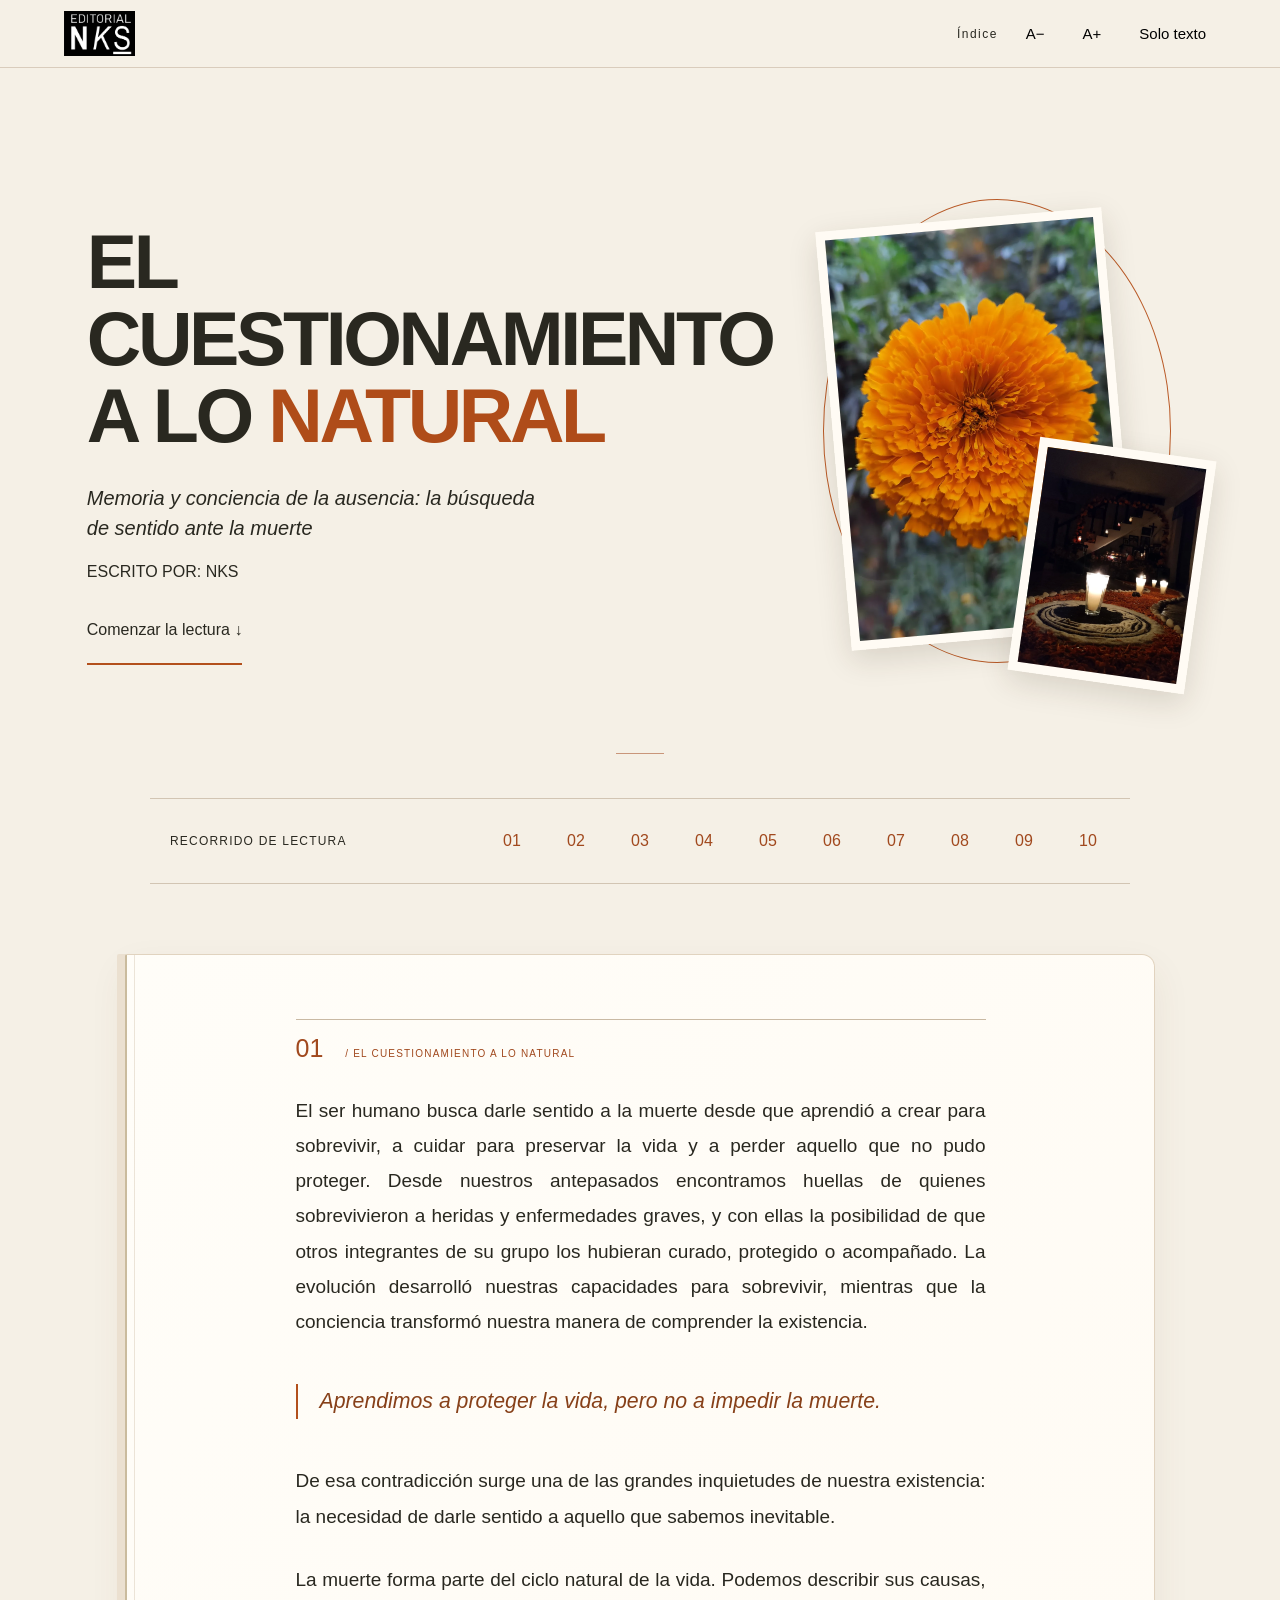
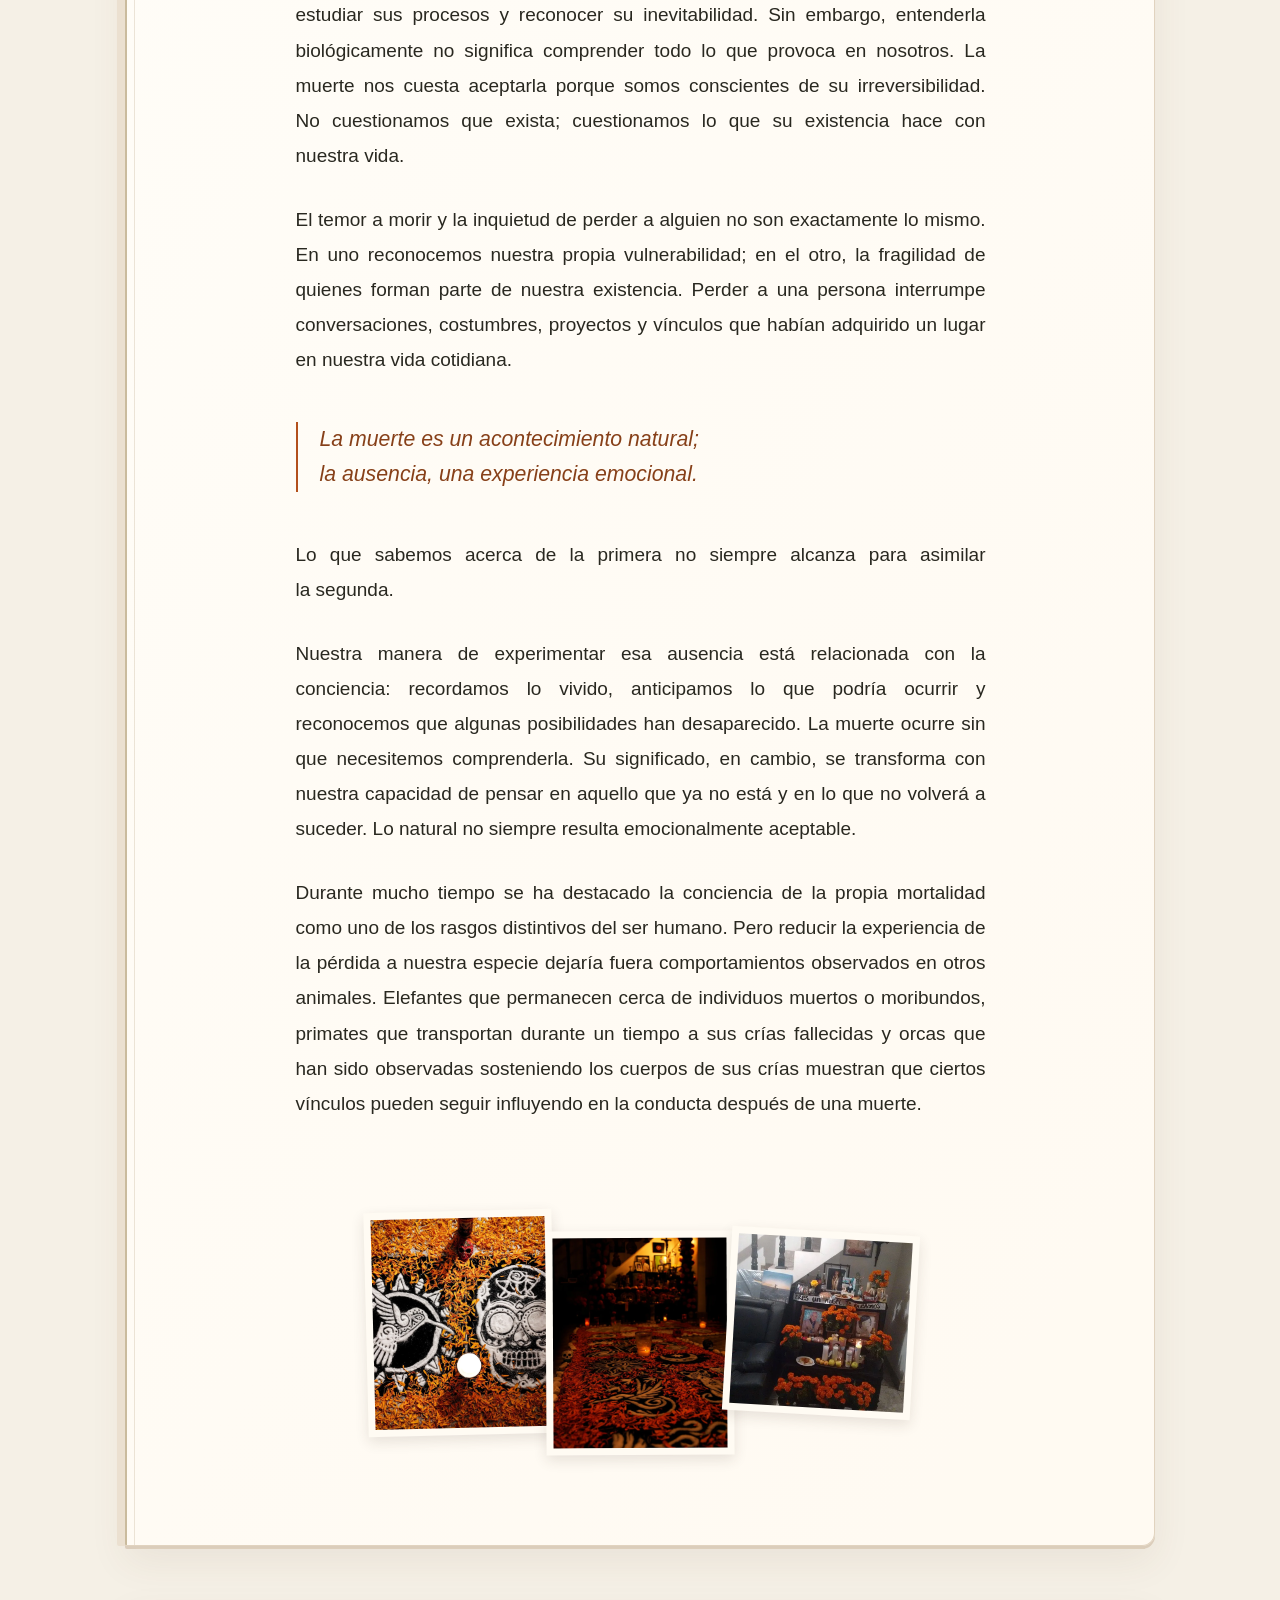
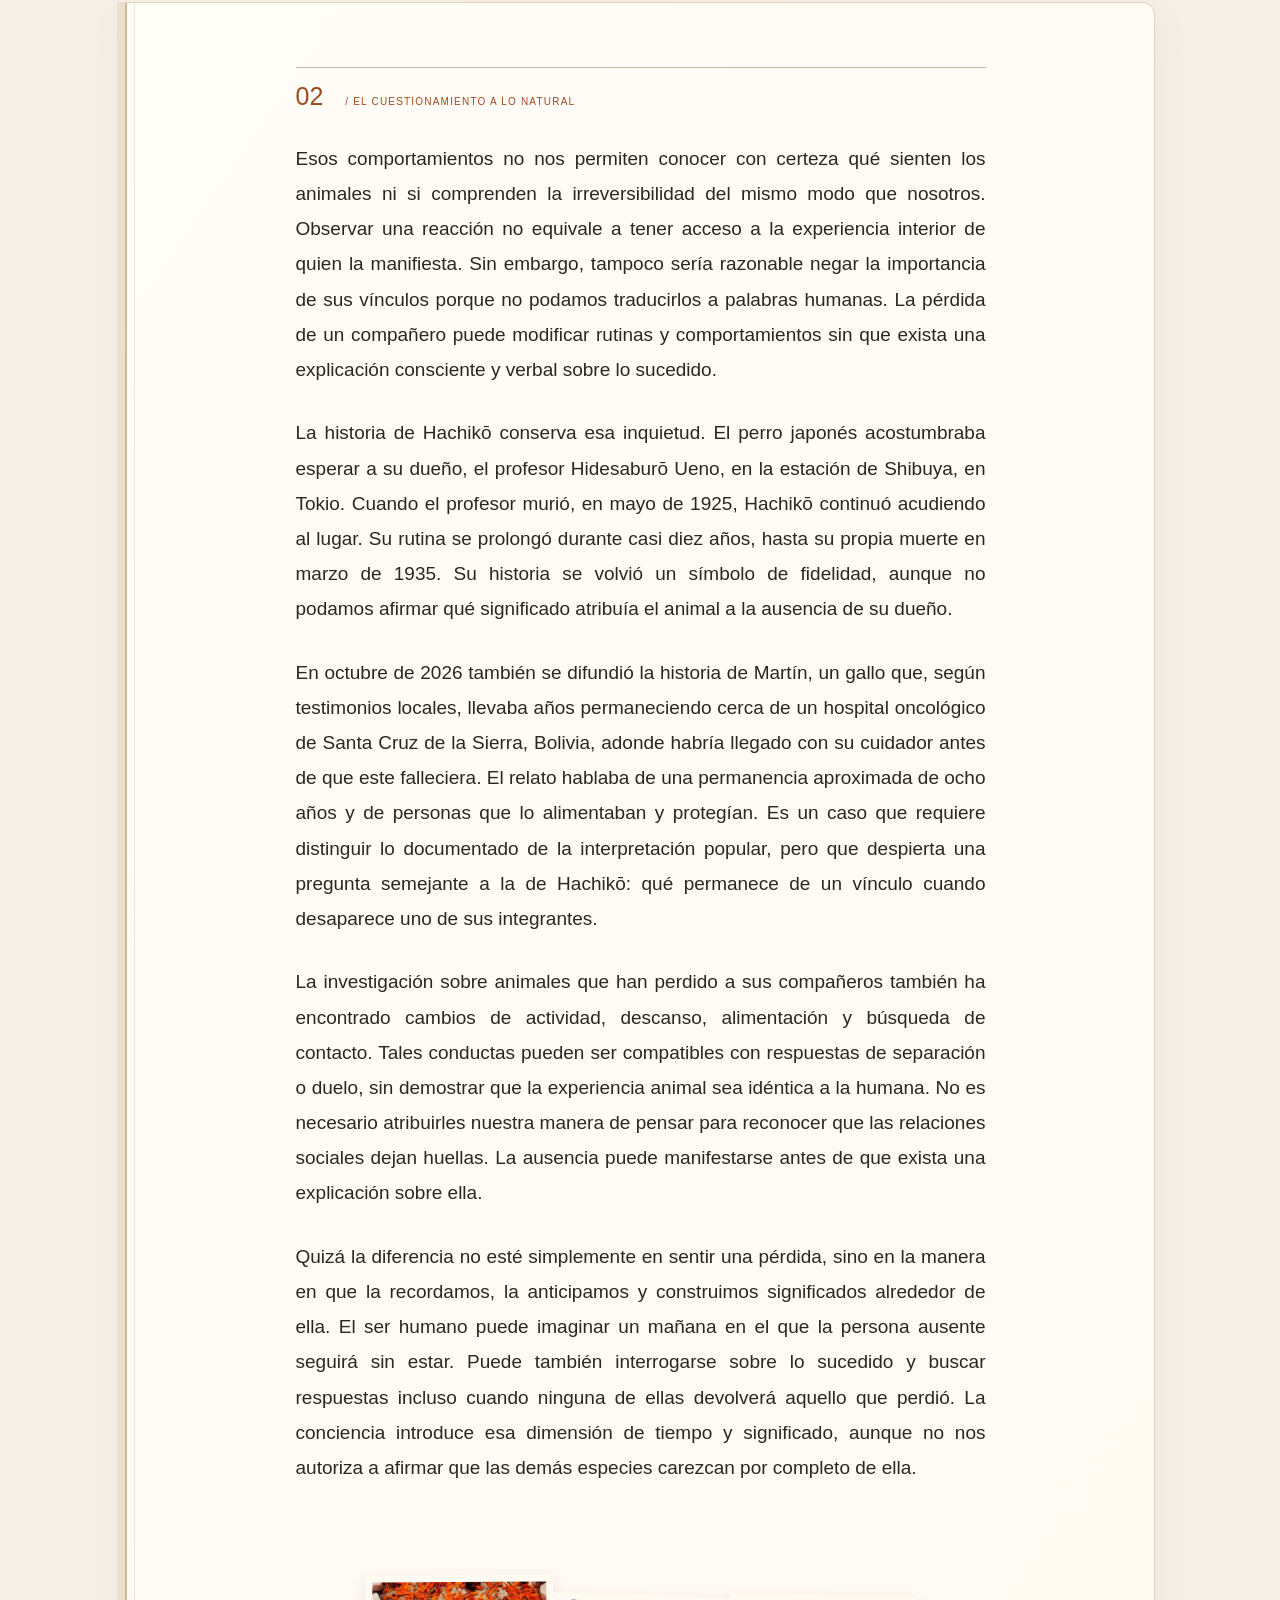
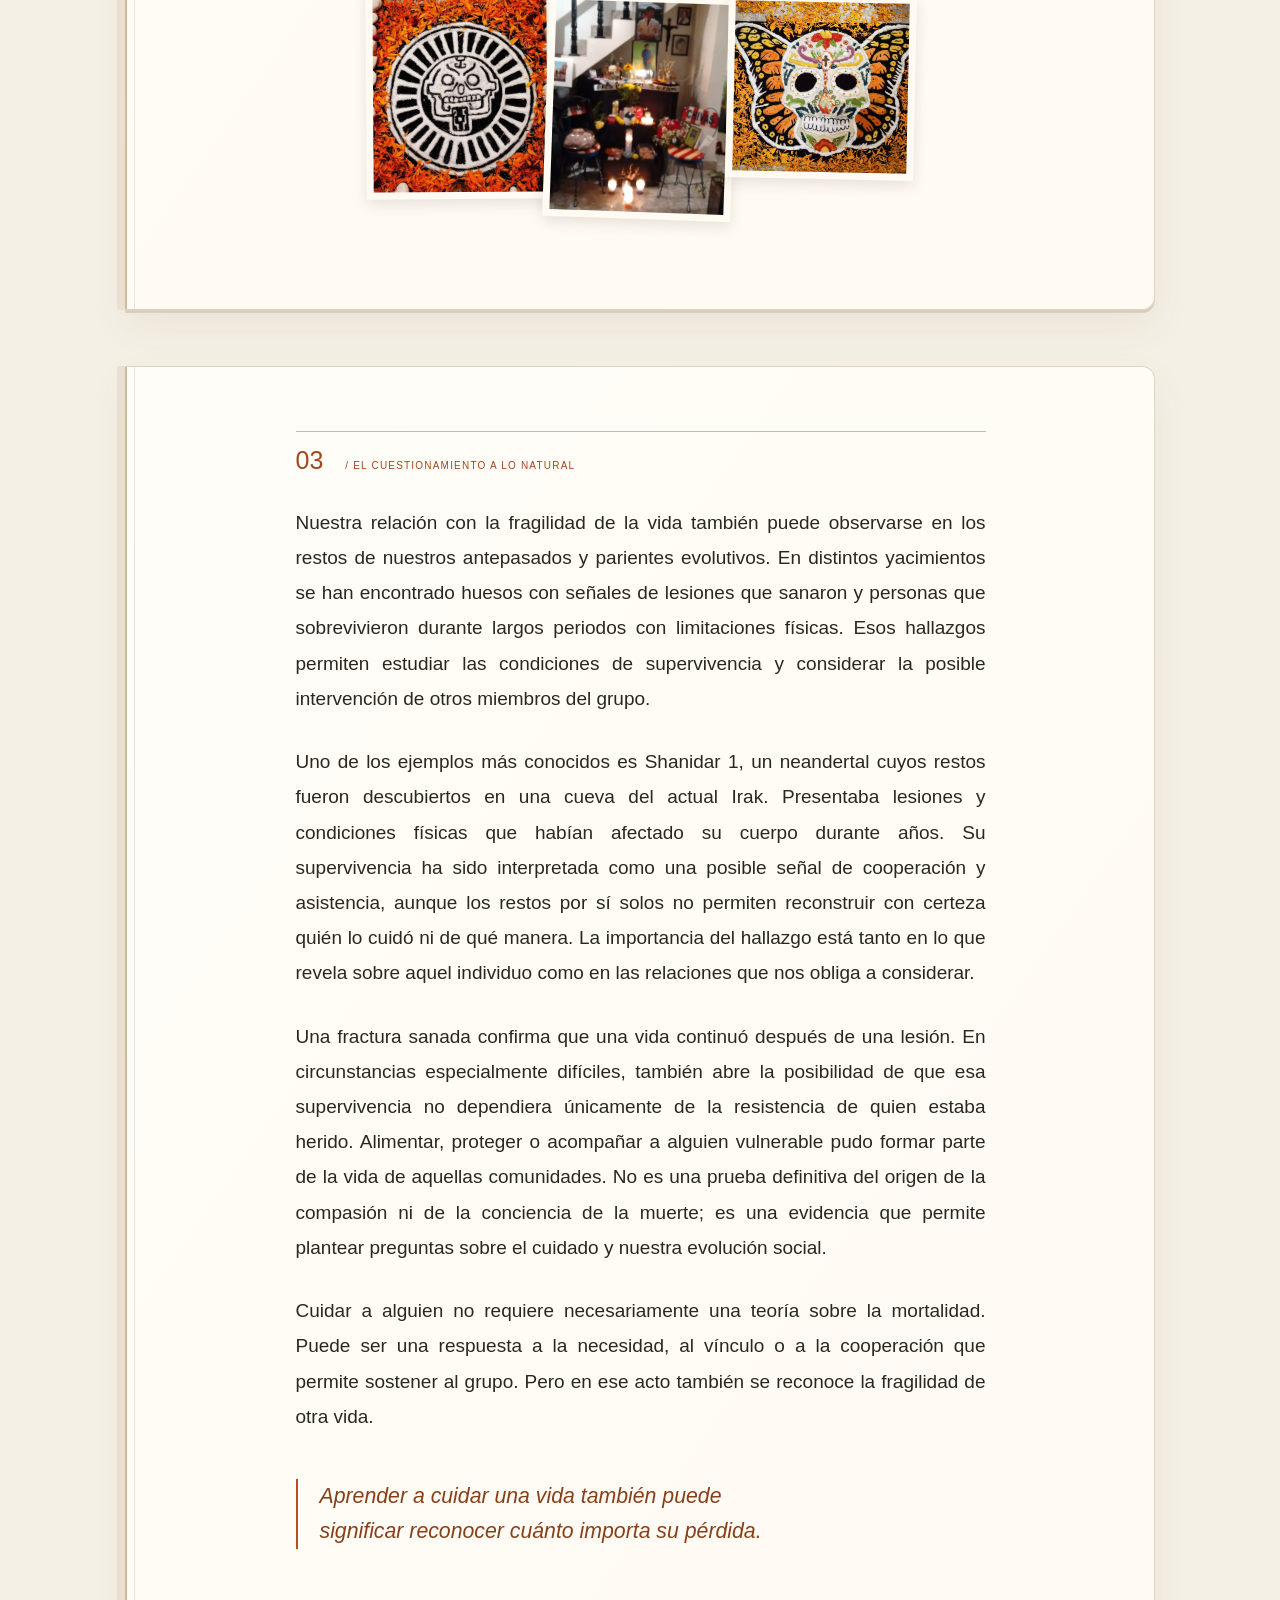
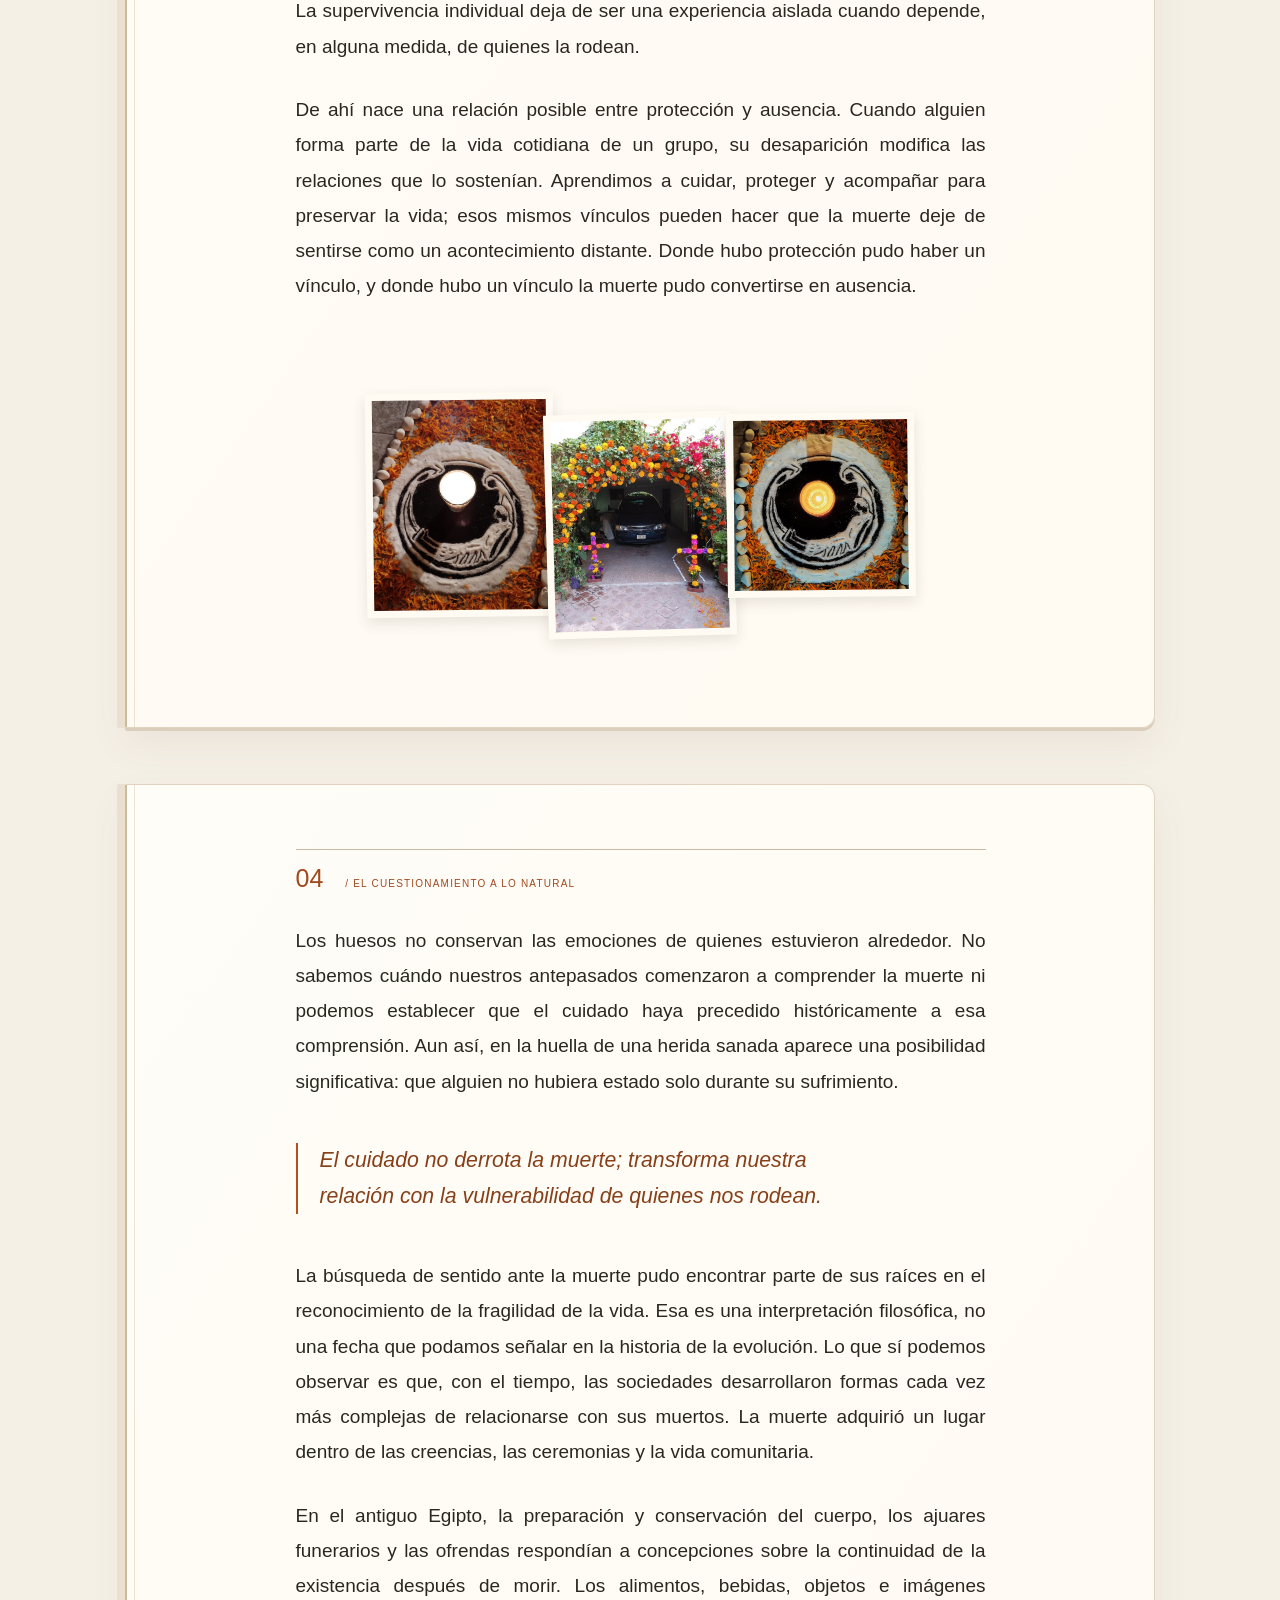
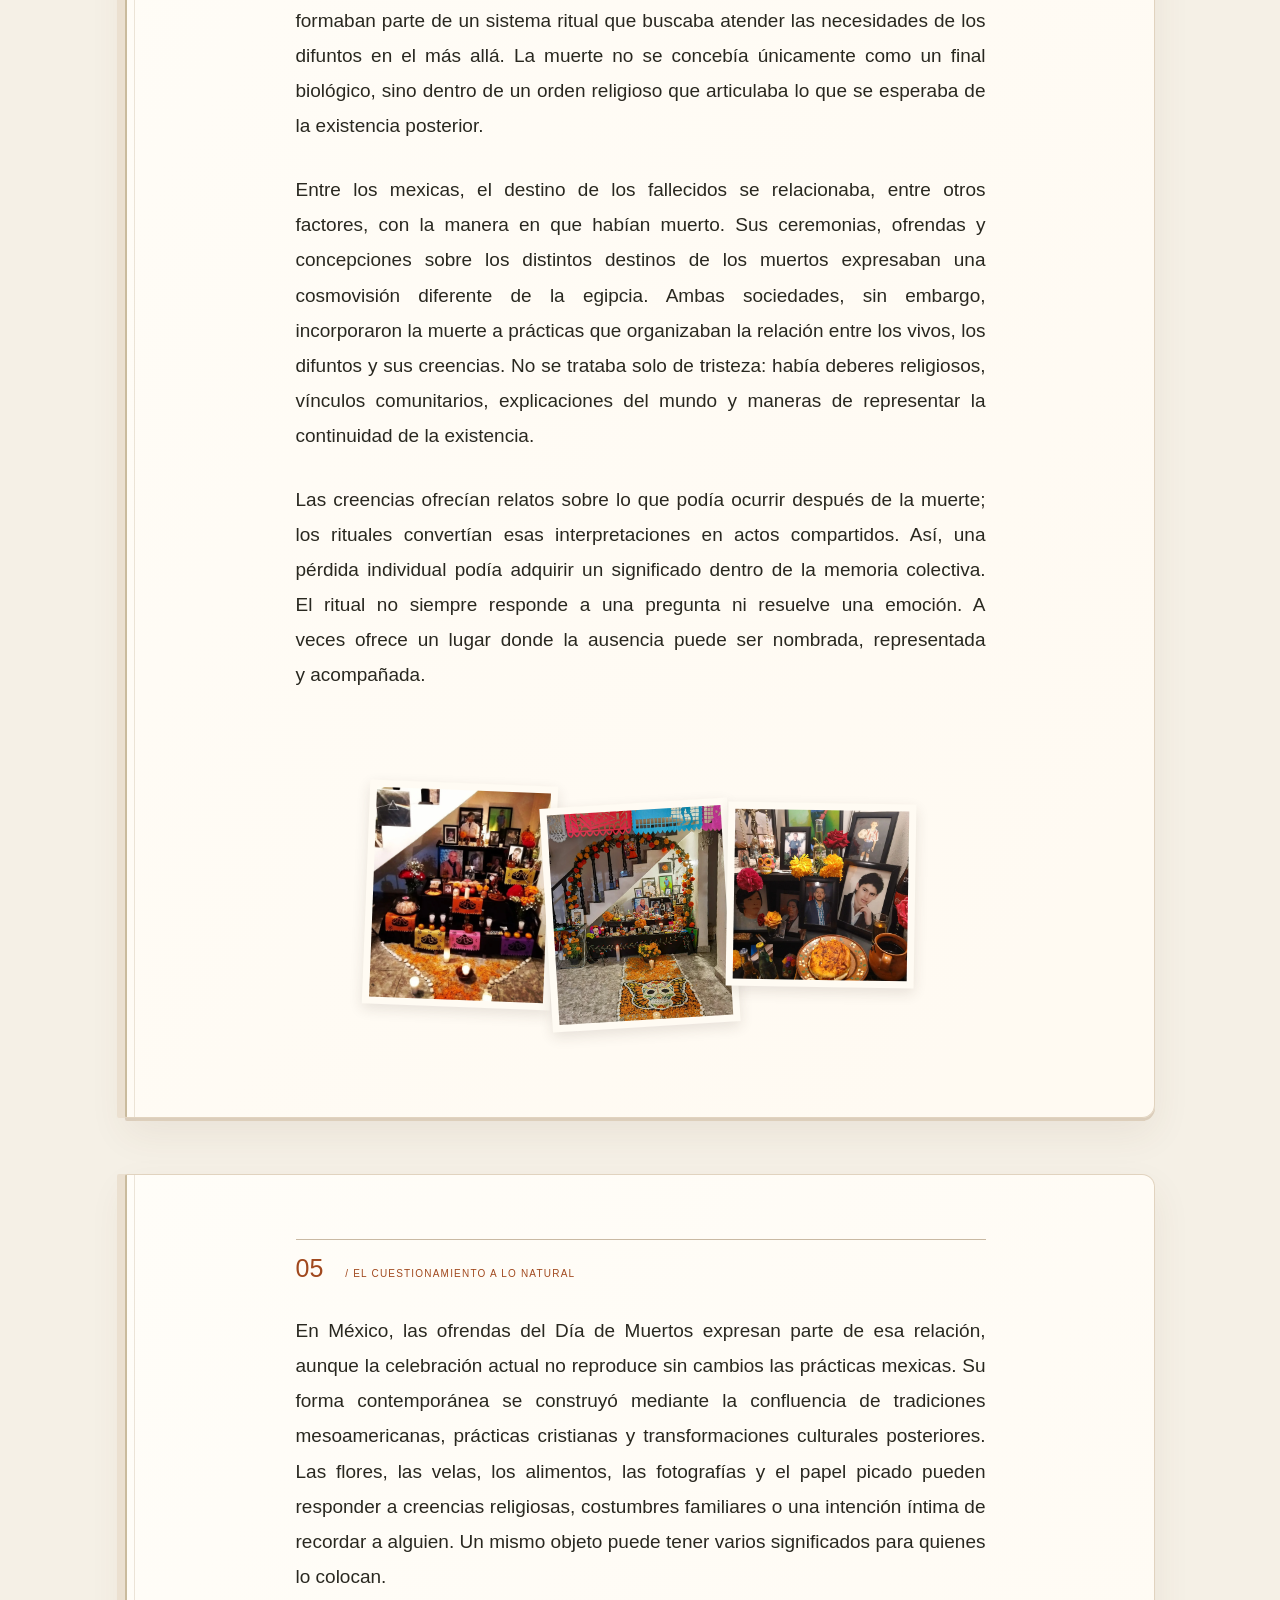
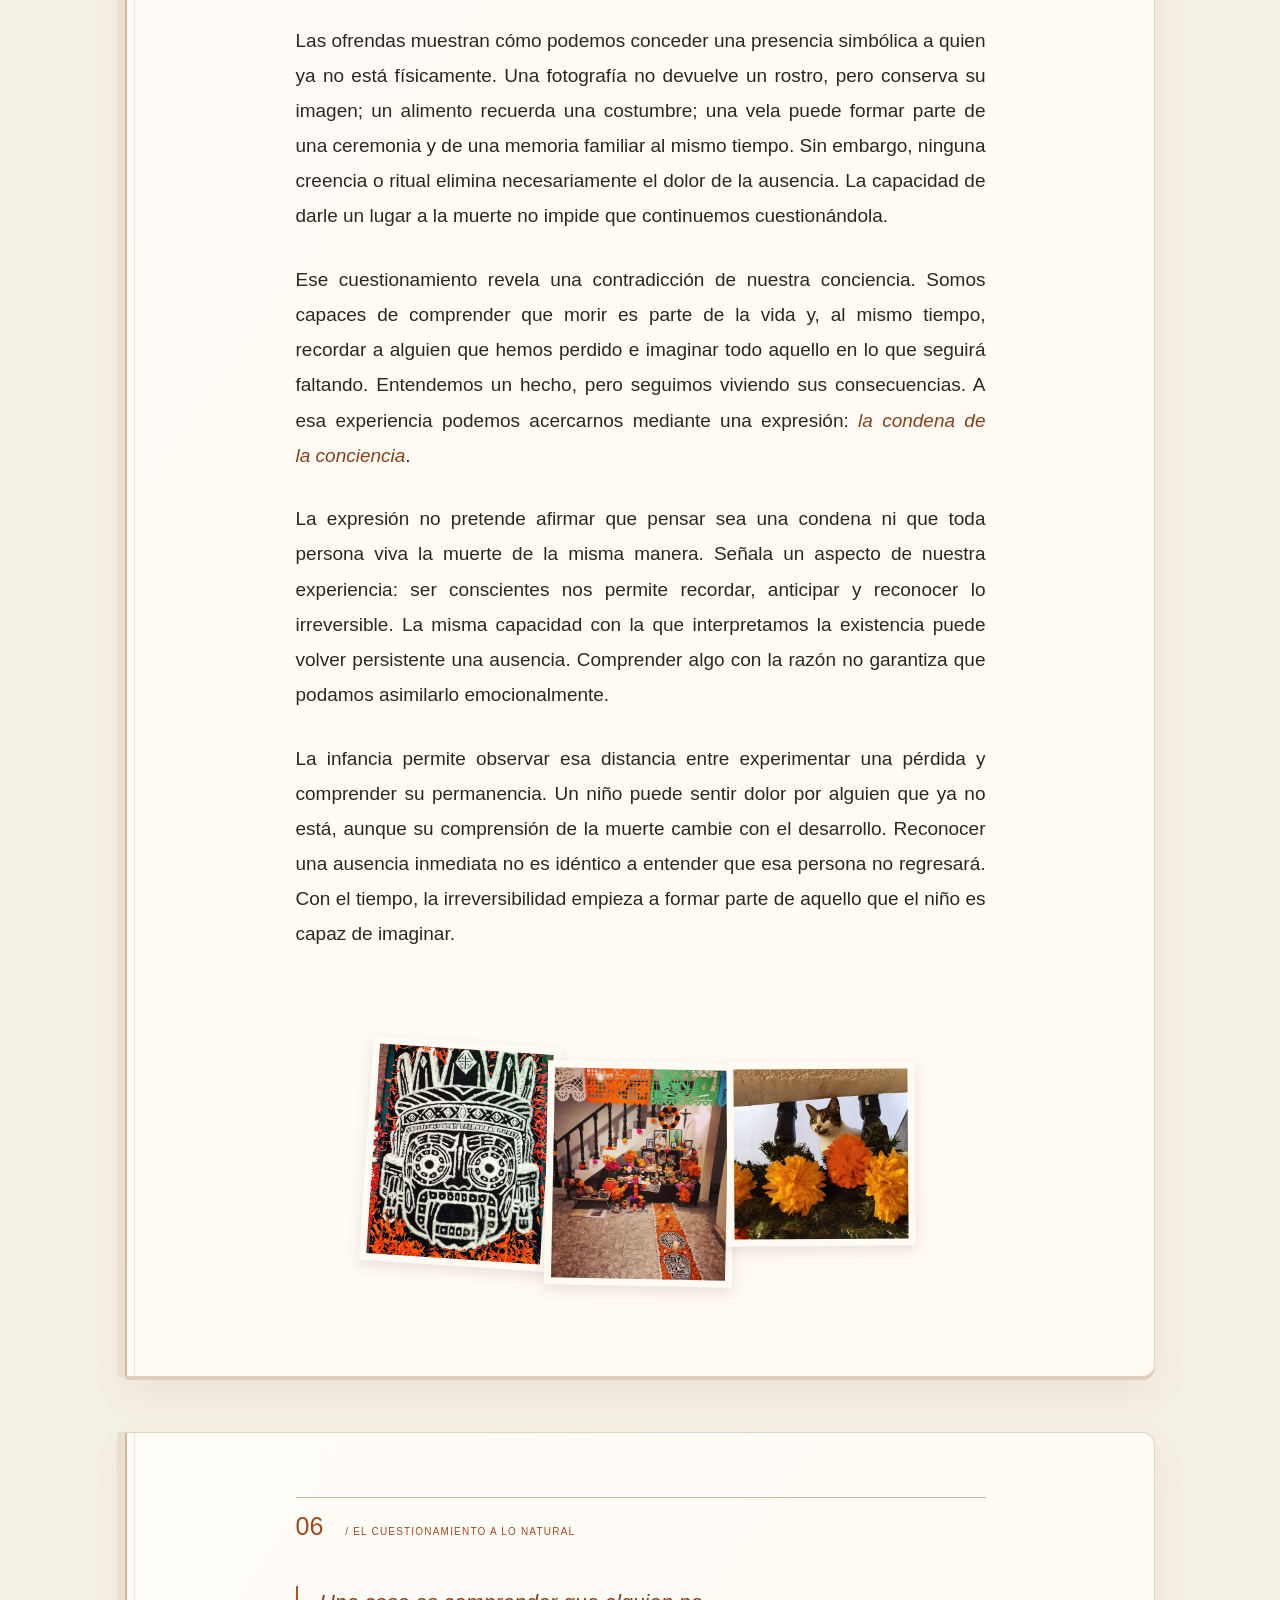
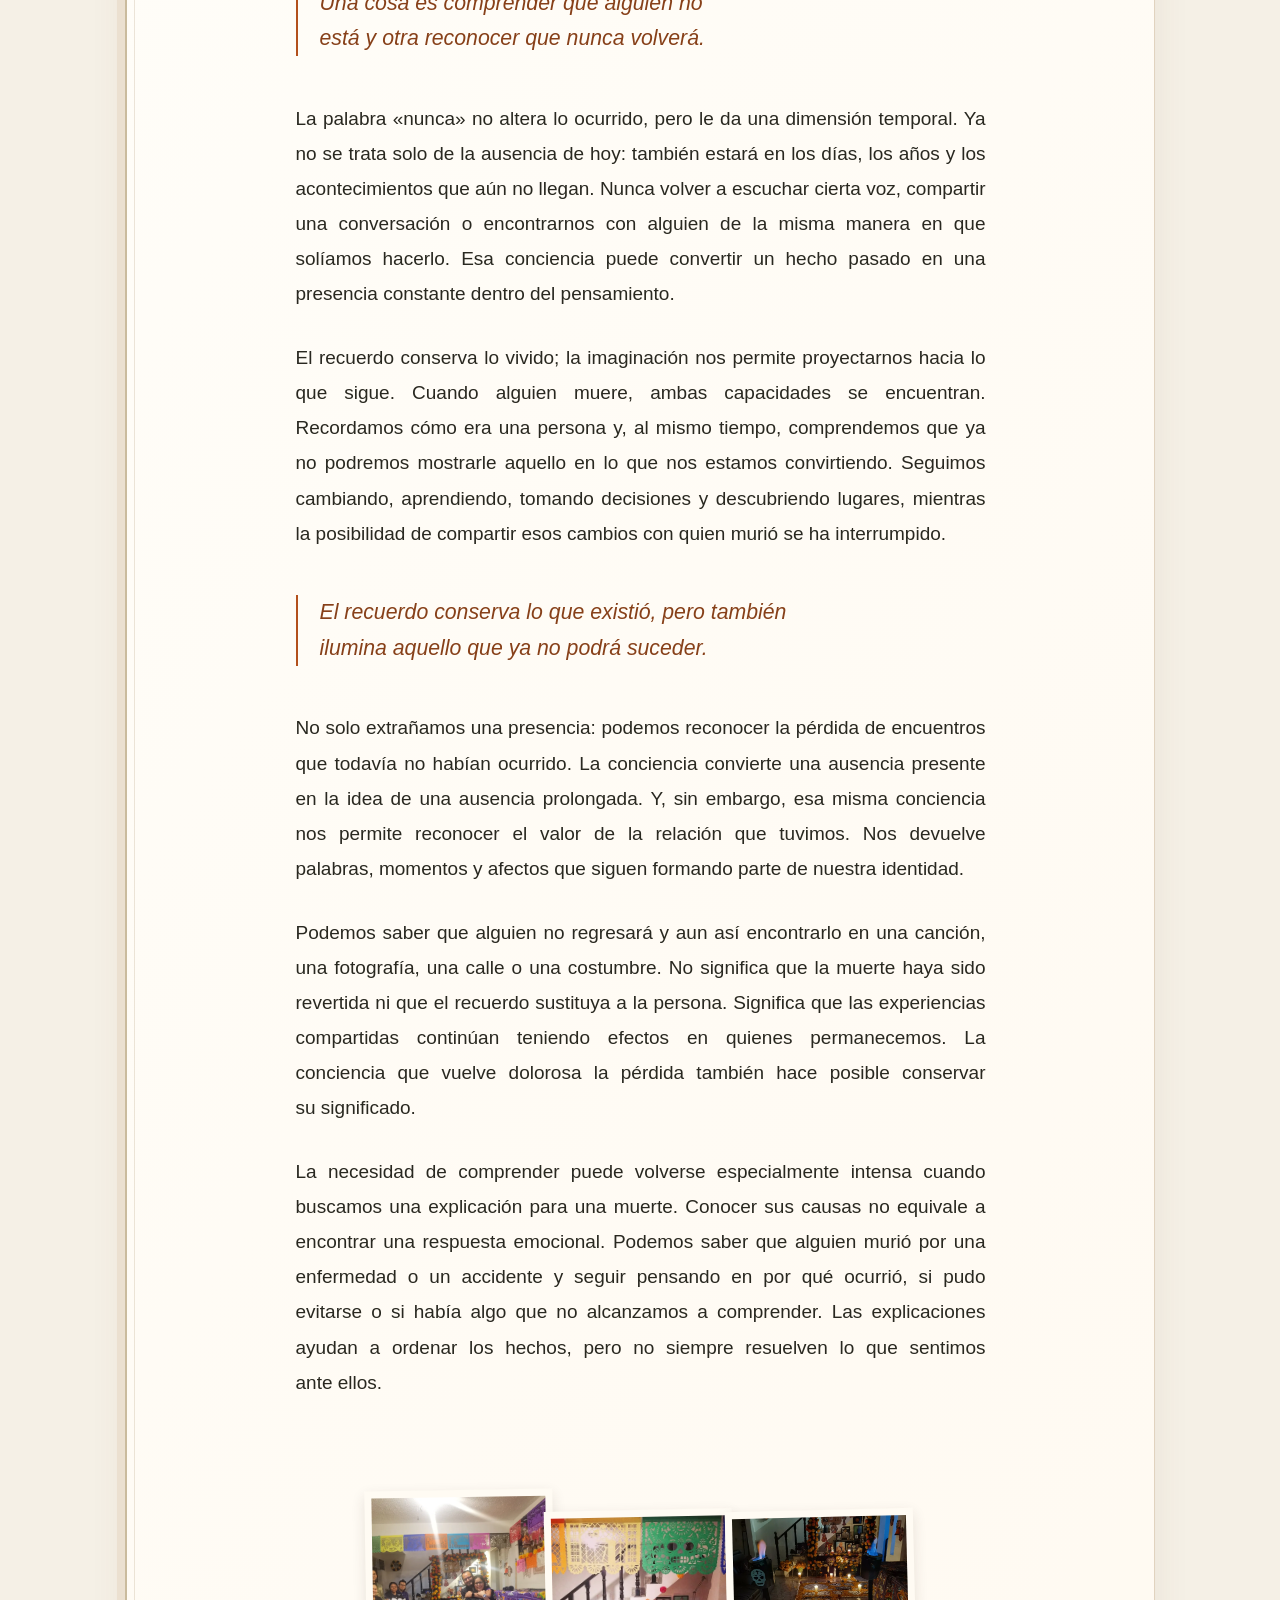
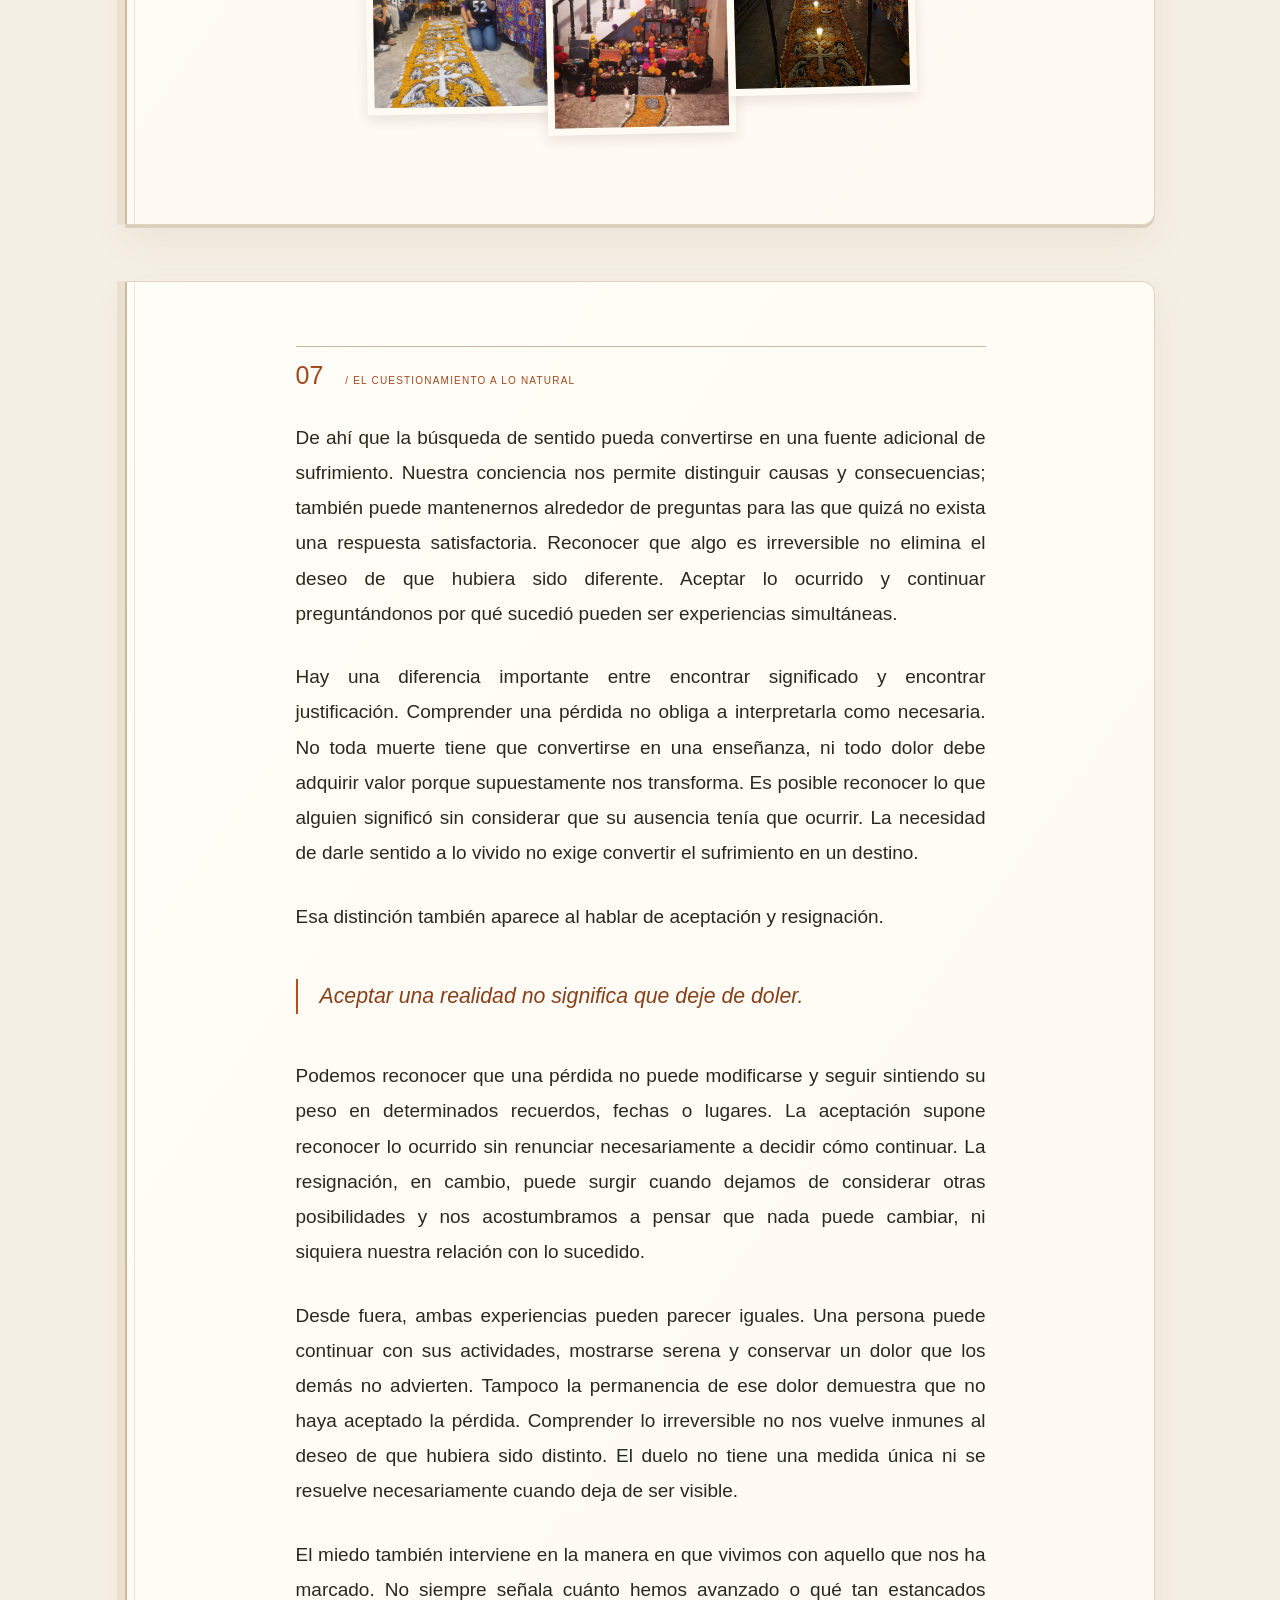
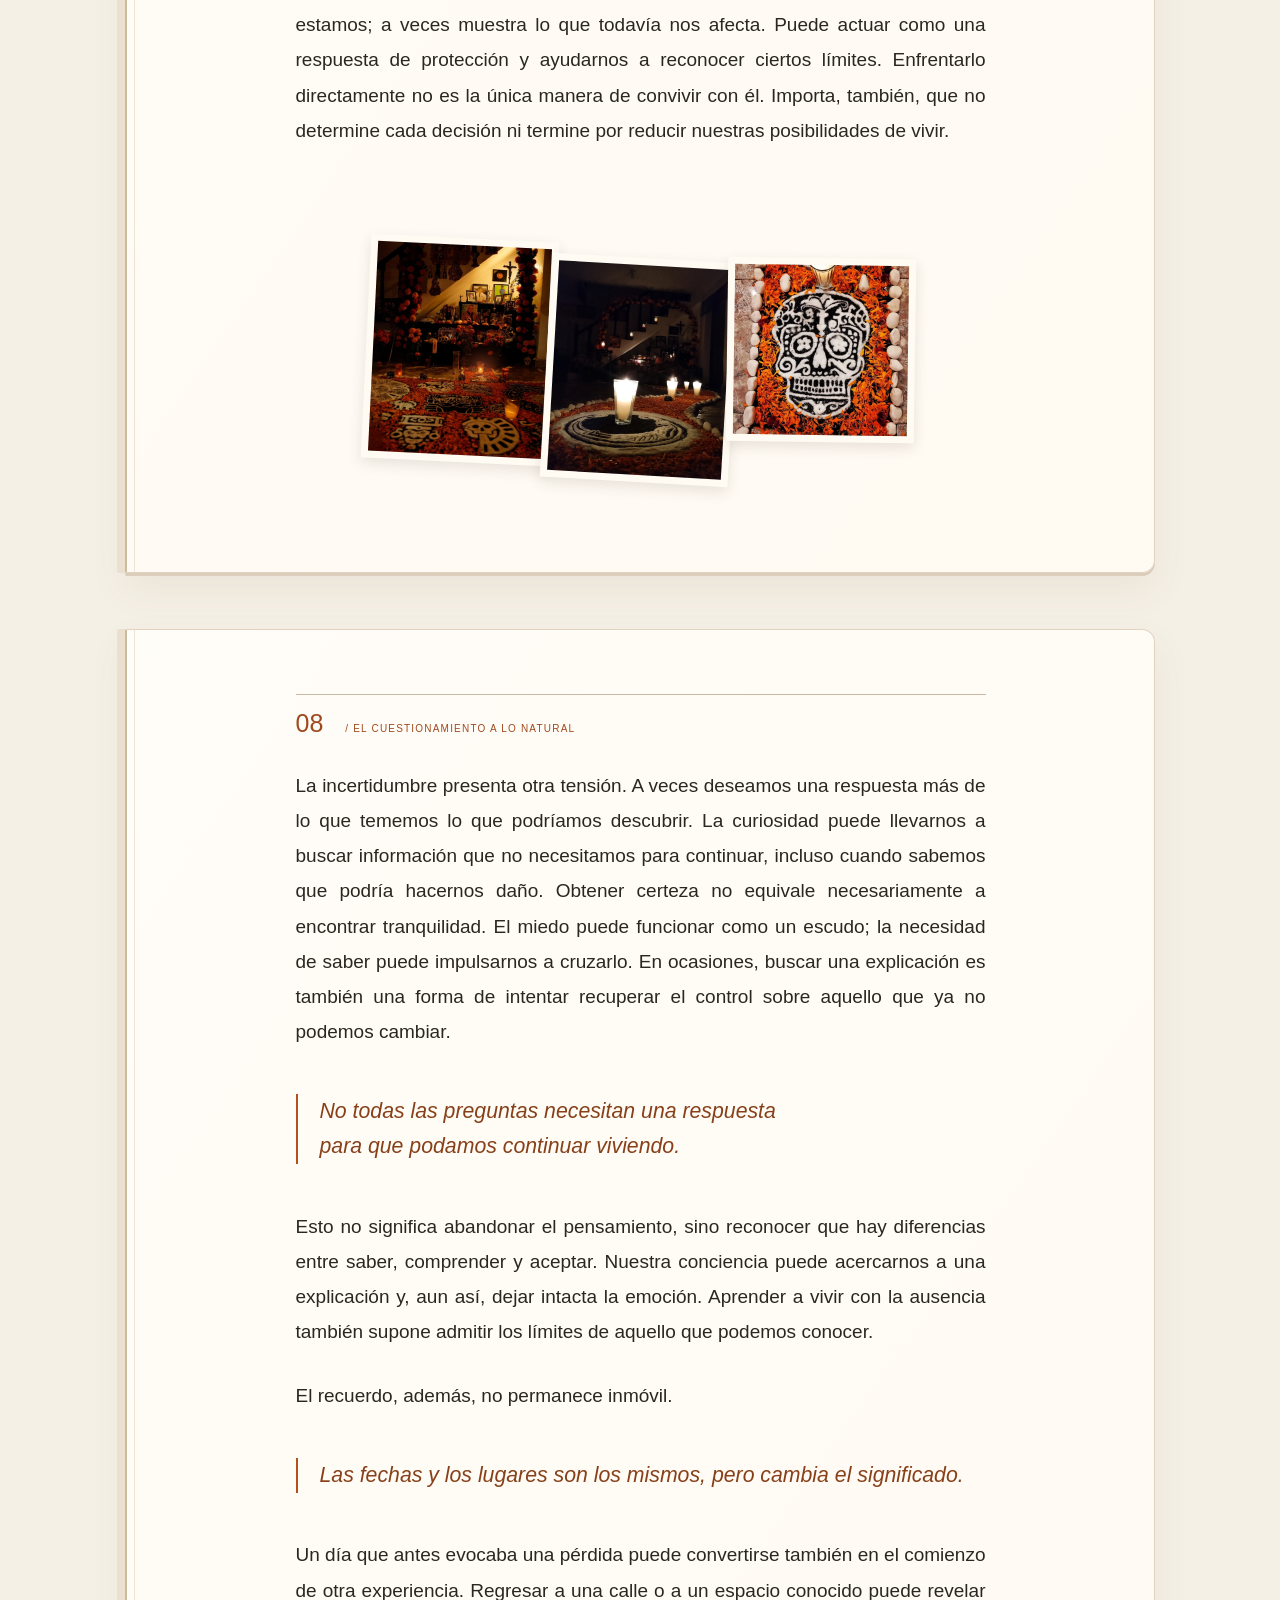
==== commit 9234ab29: "Add files via upload" ====
--- a/index.html
+++ b/index.html
@@ -4,5 +4,11 @@
 <meta property="og:type" content="article">
 <meta property="og:title" content="El cuestionamiento a lo natural | Editorial NKS">
 <meta property="og:description" content="Memoria y conciencia de la ausencia: la búsqueda de sentido ante la muerte. Un ensayo de NKS.">
-<!-- Cuando se conozca la URL pública, agregar og:url y og:image con direcciones absolutas para la vista previa en WhatsApp. -->
+<meta property="og:url" content="https://nksystem-nks.github.io/el-cuestionamiento-a-lo-natural/">
+<meta property="og:image" content="https://nksystem-nks.github.io/el-cuestionamiento-a-lo-natural/assets/compartir-editorial-nks.jpg">
+<meta property="og:image:width" content="1200">
+<meta property="og:image:height" content="630">
+<meta property="og:image:alt" content="El cuestionamiento a lo natural — Editorial NKS">
+<meta name="twitter:card" content="summary_large_image">
+<link rel="canonical" href="https://nksystem-nks.github.io/el-cuestionamiento-a-lo-natural/">
 </head><body id="inicio"><div class="progress" aria-hidden="true"></div><header><a class="brand" href="#inicio"><img src="assets/editorial-nks.webp" alt="Editorial NKS"></a><nav aria-label="Herramientas de lectura"><a href="#indice">Índice</a><button id="smaller" aria-label="Reducir texto">A−</button><button id="larger" aria-label="Ampliar texto">A+</button><button id="quiet" aria-pressed="false">Solo texto</button></nav></header><main><section class="cover"><div><h1>EL CUESTIONAMIENTO<br>A LO <span>NATURAL</span></h1><p class="subtitle"><em>Memoria y conciencia de la ausencia: la búsqueda de sentido ante la muerte</em></p><p>ESCRITO POR: NKS</p><a class="read" href="#lectura-1">Comenzar la lectura ↓</a></div><div class="cover-art" aria-hidden="true"><img src="assets/foto-29.webp" alt=""><img src="assets/foto-25.webp" alt=""></div></section><nav class="toc" id="indice" aria-label="Índice de tramos de lectura"><span>RECORRIDO DE LECTURA</span><a href="#lectura-1">01</a><a href="#lectura-2">02</a><a href="#lectura-3">03</a><a href="#lectura-4">04</a><a href="#lectura-5">05</a><a href="#lectura-6">06</a><a href="#lectura-7">07</a><a href="#lectura-8">08</a><a href="#lectura-9">09</a><a href="#lectura-10">10</a></nav><section id="lectura-1" class="chapter"><div class="chapter-mark">01 <span> / EL CUESTIONAMIENTO A LO NATURAL</span></div><div class="prose"><p>El ser humano busca darle sentido a la muerte desde que aprendió a crear para sobrevivir, a cuidar para preservar la vida y a perder aquello que no pudo proteger. Desde nuestros antepasados encontramos huellas de quienes sobrevivieron a heridas y enfermedades graves, y con ellas la posibilidad de que otros integrantes de su grupo los hubieran curado, protegido o acompañado. La evolución desarrolló nuestras capacidades para sobrevivir, mientras que la conciencia transformó nuestra manera de comprender la existencia.</p><p class="aphorism"><em>Aprendimos a proteger la vida, pero no a impedir la muerte.</em></p><p>De esa contradicción surge una de las grandes inquietudes de nuestra existencia: la necesidad de darle sentido a aquello que sabemos inevitable.</p><p>La muerte forma parte del ciclo natural de la vida. Podemos describir sus causas, estudiar sus procesos y reconocer su inevitabilidad. Sin embargo, entenderla biológicamente no significa comprender todo lo que provoca en nosotros. La muerte nos cuesta aceptarla porque somos conscientes de su irreversibilidad. No cuestionamos que exista; cuestionamos lo que su existencia hace con nuestra vida.</p><p>El temor a morir y la inquietud de perder a alguien no son exactamente lo mismo. En uno reconocemos nuestra propia vulnerabilidad; en el otro, la fragilidad de quienes forman parte de nuestra existencia. Perder a una persona interrumpe conversaciones, costumbres, proyectos y vínculos que habían adquirido un lugar en nuestra vida cotidiana.</p><p class="aphorism"><em>La muerte es un acontecimiento natural; la ausencia, una experiencia emocional.</em></p><p>Lo que sabemos acerca de la primera no siempre alcanza para asimilar la segunda.</p><p>Nuestra manera de experimentar esa ausencia está relacionada con la conciencia: recordamos lo vivido, anticipamos lo que podría ocurrir y reconocemos que algunas posibilidades han desaparecido. La muerte ocurre sin que necesitemos comprenderla. Su significado, en cambio, se transforma con nuestra capacidad de pensar en aquello que ya no está y en lo que no volverá a suceder. Lo natural no siempre resulta emocionalmente aceptable.</p><p>Durante mucho tiempo se ha destacado la conciencia de la propia mortalidad como uno de los rasgos distintivos del ser humano. Pero reducir la experiencia de la pérdida a nuestra especie dejaría fuera comportamientos observados en otros animales. Elefantes que permanecen cerca de individuos muertos o moribundos, primates que transportan durante un tiempo a sus crías fallecidas y orcas que han sido observadas sosteniendo los cuerpos de sus crías muestran que ciertos vínculos pueden seguir influyendo en la conducta después de una muerte.</p></div><div class="collage"><button class="photo" style="--tilt:-1.4deg" data-photo="assets/foto-07.webp" aria-label="Ampliar fotografía 7"><img src="assets/foto-07.webp" alt="Fotografía 7 del archivo de ofrendas NKS" loading="lazy"></button><button class="photo" style="--tilt:-0.3deg" data-photo="assets/foto-20.webp" aria-label="Ampliar fotografía 20"><img src="assets/foto-20.webp" alt="Fotografía 20 del archivo de ofrendas NKS" loading="lazy"></button><button class="photo" style="--tilt:3.3deg" data-photo="assets/foto-14.webp" aria-label="Ampliar fotografía 14"><img src="assets/foto-14.webp" alt="Fotografía 14 del archivo de ofrendas NKS" loading="lazy"></button></div></section><section id="lectura-2" class="chapter"><div class="chapter-mark">02 <span> / EL CUESTIONAMIENTO A LO NATURAL</span></div><div class="prose"><p>Esos comportamientos no nos permiten conocer con certeza qué sienten los animales ni si comprenden la irreversibilidad del mismo modo que nosotros. Observar una reacción no equivale a tener acceso a la experiencia interior de quien la manifiesta. Sin embargo, tampoco sería razonable negar la importancia de sus vínculos porque no podamos traducirlos a palabras humanas. La pérdida de un compañero puede modificar rutinas y comportamientos sin que exista una explicación consciente y verbal sobre lo sucedido.</p><p>La historia de Hachikō conserva esa inquietud. El perro japonés acostumbraba esperar a su dueño, el profesor Hidesaburō Ueno, en la estación de Shibuya, en Tokio. Cuando el profesor murió, en mayo de 1925, Hachikō continuó acudiendo al lugar. Su rutina se prolongó durante casi diez años, hasta su propia muerte en marzo de 1935. Su historia se volvió un símbolo de fidelidad, aunque no podamos afirmar qué significado atribuía el animal a la ausencia de su dueño.</p><p>En octubre de 2026 también se difundió la historia de Martín, un gallo que, según testimonios locales, llevaba años permaneciendo cerca de un hospital oncológico de Santa Cruz de la Sierra, Bolivia, adonde habría llegado con su cuidador antes de que este falleciera. El relato hablaba de una permanencia aproximada de ocho años y de personas que lo alimentaban y protegían. Es un caso que requiere distinguir lo documentado de la interpretación popular, pero que despierta una pregunta semejante a la de Hachikō: qué permanece de un vínculo cuando desaparece uno de sus integrantes.</p><p>La investigación sobre animales que han perdido a sus compañeros también ha encontrado cambios de actividad, descanso, alimentación y búsqueda de contacto. Tales conductas pueden ser compatibles con respuestas de separación o duelo, sin demostrar que la experiencia animal sea idéntica a la humana. No es necesario atribuirles nuestra manera de pensar para reconocer que las relaciones sociales dejan huellas. La ausencia puede manifestarse antes de que exista una explicación sobre ella.</p><p>Quizá la diferencia no esté simplemente en sentir una pérdida, sino en la manera en que la recordamos, la anticipamos y construimos significados alrededor de ella. El ser humano puede imaginar un mañana en el que la persona ausente seguirá sin estar. Puede también interrogarse sobre lo sucedido y buscar respuestas incluso cuando ninguna de ellas devolverá aquello que perdió. La conciencia introduce esa dimensión de tiempo y significado, aunque no nos autoriza a afirmar que las demás especies carezcan por completo de ella.</p></div><div class="collage"><button class="photo" style="--tilt:-0.4deg" data-photo="assets/foto-04.webp" aria-label="Ampliar fotografía 4"><img src="assets/foto-04.webp" alt="Fotografía 4 del archivo de ofrendas NKS" loading="lazy"></button><button class="photo" style="--tilt:2.0deg" data-photo="assets/foto-15.webp" aria-label="Ampliar fotografía 15"><img src="assets/foto-15.webp" alt="Fotografía 15 del archivo de ofrendas NKS" loading="lazy"></button><button class="photo" style="--tilt:1.2deg" data-photo="assets/foto-10.webp" aria-label="Ampliar fotografía 10"><img src="assets/foto-10.webp" alt="Fotografía 10 del archivo de ofrendas NKS" loading="lazy"></button></div></section><section id="lectura-3" class="chapter"><div class="chapter-mark">03 <span> / EL CUESTIONAMIENTO A LO NATURAL</span></div><div class="prose"><p>Nuestra relación con la fragilidad de la vida también puede observarse en los restos de nuestros antepasados y parientes evolutivos. En distintos yacimientos se han encontrado huesos con señales de lesiones que sanaron y personas que sobrevivieron durante largos periodos con limitaciones físicas. Esos hallazgos permiten estudiar las condiciones de supervivencia y considerar la posible intervención de otros miembros del grupo.</p><p>Uno de los ejemplos más conocidos es Shanidar 1, un neandertal cuyos restos fueron descubiertos en una cueva del actual Irak. Presentaba lesiones y condiciones físicas que habían afectado su cuerpo durante años. Su supervivencia ha sido interpretada como una posible señal de cooperación y asistencia, aunque los restos por sí solos no permiten reconstruir con certeza quién lo cuidó ni de qué manera. La importancia del hallazgo está tanto en lo que revela sobre aquel individuo como en las relaciones que nos obliga a considerar.</p><p>Una fractura sanada confirma que una vida continuó después de una lesión. En circunstancias especialmente difíciles, también abre la posibilidad de que esa supervivencia no dependiera únicamente de la resistencia de quien estaba herido. Alimentar, proteger o acompañar a alguien vulnerable pudo formar parte de la vida de aquellas comunidades. No es una prueba definitiva del origen de la compasión ni de la conciencia de la muerte; es una evidencia que permite plantear preguntas sobre el cuidado y nuestra evolución social.</p><p>Cuidar a alguien no requiere necesariamente una teoría sobre la mortalidad. Puede ser una respuesta a la necesidad, al vínculo o a la cooperación que permite sostener al grupo. Pero en ese acto también se reconoce la fragilidad de otra vida.</p><p class="aphorism"><em>Aprender a cuidar una vida también puede significar reconocer cuánto importa su pérdida.</em></p><p>La supervivencia individual deja de ser una experiencia aislada cuando depende, en alguna medida, de quienes la rodean.</p><p>De ahí nace una relación posible entre protección y ausencia. Cuando alguien forma parte de la vida cotidiana de un grupo, su desaparición modifica las relaciones que lo sostenían. Aprendimos a cuidar, proteger y acompañar para preservar la vida; esos mismos vínculos pueden hacer que la muerte deje de sentirse como un acontecimiento distante. Donde hubo protección pudo haber un vínculo, y donde hubo un vínculo la muerte pudo convertirse en ausencia.</p></div><div class="collage"><button class="photo" style="--tilt:-0.7deg" data-photo="assets/foto-24.webp" aria-label="Ampliar fotografía 24"><img src="assets/foto-24.webp" alt="Fotografía 24 del archivo de ofrendas NKS" loading="lazy"></button><button class="photo" style="--tilt:-1.6deg" data-photo="assets/foto-23.webp" aria-label="Ampliar fotografía 23"><img src="assets/foto-23.webp" alt="Fotografía 23 del archivo de ofrendas NKS" loading="lazy"></button><button class="photo" style="--tilt:-0.6deg" data-photo="assets/foto-09.webp" aria-label="Ampliar fotografía 9"><img src="assets/foto-09.webp" alt="Fotografía 9 del archivo de ofrendas NKS" loading="lazy"></button></div></section><section id="lectura-4" class="chapter"><div class="chapter-mark">04 <span> / EL CUESTIONAMIENTO A LO NATURAL</span></div><div class="prose"><p>Los huesos no conservan las emociones de quienes estuvieron alrededor. No sabemos cuándo nuestros antepasados comenzaron a comprender la muerte ni podemos establecer que el cuidado haya precedido históricamente a esa comprensión. Aun así, en la huella de una herida sanada aparece una posibilidad significativa: que alguien no hubiera estado solo durante su sufrimiento.</p><p class="aphorism"><em>El cuidado no derrota la muerte; transforma nuestra relación con la vulnerabilidad de quienes nos rodean.</em></p><p>La búsqueda de sentido ante la muerte pudo encontrar parte de sus raíces en el reconocimiento de la fragilidad de la vida. Esa es una interpretación filosófica, no una fecha que podamos señalar en la historia de la evolución. Lo que sí podemos observar es que, con el tiempo, las sociedades desarrollaron formas cada vez más complejas de relacionarse con sus muertos. La muerte adquirió un lugar dentro de las creencias, las ceremonias y la vida comunitaria.</p><p>En el antiguo Egipto, la preparación y conservación del cuerpo, los ajuares funerarios y las ofrendas respondían a concepciones sobre la continuidad de la existencia después de morir. Los alimentos, bebidas, objetos e imágenes formaban parte de un sistema ritual que buscaba atender las necesidades de los difuntos en el más allá. La muerte no se concebía únicamente como un final biológico, sino dentro de un orden religioso que articulaba lo que se esperaba de la existencia posterior.</p><p>Entre los mexicas, el destino de los fallecidos se relacionaba, entre otros factores, con la manera en que habían muerto. Sus ceremonias, ofrendas y concepciones sobre los distintos destinos de los muertos expresaban una cosmovisión diferente de la egipcia. Ambas sociedades, sin embargo, incorporaron la muerte a prácticas que organizaban la relación entre los vivos, los difuntos y sus creencias. No se trataba solo de tristeza: había deberes religiosos, vínculos comunitarios, explicaciones del mundo y maneras de representar la continuidad de la existencia.</p><p>Las creencias ofrecían relatos sobre lo que podía ocurrir después de la muerte; los rituales convertían esas interpretaciones en actos compartidos. Así, una pérdida individual podía adquirir un significado dentro de la memoria colectiva. El ritual no siempre responde a una pregunta ni resuelve una emoción. A veces ofrece un lugar donde la ausencia puede ser nombrada, representada y acompañada.</p></div><div class="collage"><button class="photo" style="--tilt:2.2deg" data-photo="assets/foto-16.webp" aria-label="Ampliar fotografía 16"><img src="assets/foto-16.webp" alt="Fotografía 16 del archivo de ofrendas NKS" loading="lazy"></button><button class="photo" style="--tilt:-3.5deg" data-photo="assets/foto-12.webp" aria-label="Ampliar fotografía 12"><img src="assets/foto-12.webp" alt="Fotografía 12 del archivo de ofrendas NKS" loading="lazy"></button><button class="photo" style="--tilt:0.9deg" data-photo="assets/foto-22.webp" aria-label="Ampliar fotografía 22"><img src="assets/foto-22.webp" alt="Fotografía 22 del archivo de ofrendas NKS" loading="lazy"></button></div></section><section id="lectura-5" class="chapter"><div class="chapter-mark">05 <span> / EL CUESTIONAMIENTO A LO NATURAL</span></div><div class="prose"><p>En México, las ofrendas del Día de Muertos expresan parte de esa relación, aunque la celebración actual no reproduce sin cambios las prácticas mexicas. Su forma contemporánea se construyó mediante la confluencia de tradiciones mesoamericanas, prácticas cristianas y transformaciones culturales posteriores. Las flores, las velas, los alimentos, las fotografías y el papel picado pueden responder a creencias religiosas, costumbres familiares o una intención íntima de recordar a alguien. Un mismo objeto puede tener varios significados para quienes lo colocan.</p><p>Las ofrendas muestran cómo podemos conceder una presencia simbólica a quien ya no está físicamente. Una fotografía no devuelve un rostro, pero conserva su imagen; un alimento recuerda una costumbre; una vela puede formar parte de una ceremonia y de una memoria familiar al mismo tiempo. Sin embargo, ninguna creencia o ritual elimina necesariamente el dolor de la ausencia. La capacidad de darle un lugar a la muerte no impide que continuemos cuestionándola.</p><p>Ese cuestionamiento revela una contradicción de nuestra conciencia. Somos capaces de comprender que morir es parte de la vida y, al mismo tiempo, recordar a alguien que hemos perdido e imaginar todo aquello en lo que seguirá faltando. Entendemos un hecho, pero seguimos viviendo sus consecuencias. A esa experiencia podemos acercarnos mediante una expresión: <em>la condena de la conciencia</em>.</p><p>La expresión no pretende afirmar que pensar sea una condena ni que toda persona viva la muerte de la misma manera. Señala un aspecto de nuestra experiencia: ser conscientes nos permite recordar, anticipar y reconocer lo irreversible. La misma capacidad con la que interpretamos la existencia puede volver persistente una ausencia. Comprender algo con la razón no garantiza que podamos asimilarlo emocionalmente.</p><p>La infancia permite observar esa distancia entre experimentar una pérdida y comprender su permanencia. Un niño puede sentir dolor por alguien que ya no está, aunque su comprensión de la muerte cambie con el desarrollo. Reconocer una ausencia inmediata no es idéntico a entender que esa persona no regresará. Con el tiempo, la irreversibilidad empieza a formar parte de aquello que el niño es capaz de imaginar.</p></div><div class="collage"><button class="photo" style="--tilt:3.8deg" data-photo="assets/foto-11.webp" aria-label="Ampliar fotografía 11"><img src="assets/foto-11.webp" alt="Fotografía 11 del archivo de ofrendas NKS" loading="lazy"></button><button class="photo" style="--tilt:1.1deg" data-photo="assets/foto-06.webp" aria-label="Ampliar fotografía 6"><img src="assets/foto-06.webp" alt="Fotografía 6 del archivo de ofrendas NKS" loading="lazy"></button><button class="photo" style="--tilt:-0.4deg" data-photo="assets/foto-28.webp" aria-label="Ampliar fotografía 28"><img src="assets/foto-28.webp" alt="Fotografía 28 del archivo de ofrendas NKS" loading="lazy"></button></div></section><section id="lectura-6" class="chapter"><div class="chapter-mark">06 <span> / EL CUESTIONAMIENTO A LO NATURAL</span></div><div class="prose"><p class="aphorism"><em>Una cosa es comprender que alguien no está y otra reconocer que nunca volverá.</em></p><p>La palabra «nunca» no altera lo ocurrido, pero le da una dimensión temporal. Ya no se trata solo de la ausencia de hoy: también estará en los días, los años y los acontecimientos que aún no llegan. Nunca volver a escuchar cierta voz, compartir una conversación o encontrarnos con alguien de la misma manera en que solíamos hacerlo. Esa conciencia puede convertir un hecho pasado en una presencia constante dentro del pensamiento.</p><p>El recuerdo conserva lo vivido; la imaginación nos permite proyectarnos hacia lo que sigue. Cuando alguien muere, ambas capacidades se encuentran. Recordamos cómo era una persona y, al mismo tiempo, comprendemos que ya no podremos mostrarle aquello en lo que nos estamos convirtiendo. Seguimos cambiando, aprendiendo, tomando decisiones y descubriendo lugares, mientras la posibilidad de compartir esos cambios con quien murió se ha interrumpido.</p><p class="aphorism"><em>El recuerdo conserva lo que existió, pero también ilumina aquello que ya no podrá suceder.</em></p><p>No solo extrañamos una presencia: podemos reconocer la pérdida de encuentros que todavía no habían ocurrido. La conciencia convierte una ausencia presente en la idea de una ausencia prolongada. Y, sin embargo, esa misma conciencia nos permite reconocer el valor de la relación que tuvimos. Nos devuelve palabras, momentos y afectos que siguen formando parte de nuestra identidad.</p><p>Podemos saber que alguien no regresará y aun así encontrarlo en una canción, una fotografía, una calle o una costumbre. No significa que la muerte haya sido revertida ni que el recuerdo sustituya a la persona. Significa que las experiencias compartidas continúan teniendo efectos en quienes permanecemos. La conciencia que vuelve dolorosa la pérdida también hace posible conservar su significado.</p><p>La necesidad de comprender puede volverse especialmente intensa cuando buscamos una explicación para una muerte. Conocer sus causas no equivale a encontrar una respuesta emocional. Podemos saber que alguien murió por una enfermedad o un accidente y seguir pensando en por qué ocurrió, si pudo evitarse o si había algo que no alcanzamos a comprender. Las explicaciones ayudan a ordenar los hechos, pero no siempre resuelven lo que sentimos ante ellos.</p></div><div class="collage"><button class="photo" style="--tilt:-0.9deg" data-photo="assets/foto-30.webp" aria-label="Ampliar fotografía 30"><img src="assets/foto-30.webp" alt="Fotografía 30 del archivo de ofrendas NKS" loading="lazy"></button><button class="photo" style="--tilt:-1.2deg" data-photo="assets/foto-01.webp" aria-label="Ampliar fotografía 1"><img src="assets/foto-01.webp" alt="Fotografía 1 del archivo de ofrendas NKS" loading="lazy"></button><button class="photo" style="--tilt:-1.4deg" data-photo="assets/foto-27.webp" aria-label="Ampliar fotografía 27"><img src="assets/foto-27.webp" alt="Fotografía 27 del archivo de ofrendas NKS" loading="lazy"></button></div></section><section id="lectura-7" class="chapter"><div class="chapter-mark">07 <span> / EL CUESTIONAMIENTO A LO NATURAL</span></div><div class="prose"><p>De ahí que la búsqueda de sentido pueda convertirse en una fuente adicional de sufrimiento. Nuestra conciencia nos permite distinguir causas y consecuencias; también puede mantenernos alrededor de preguntas para las que quizá no exista una respuesta satisfactoria. Reconocer que algo es irreversible no elimina el deseo de que hubiera sido diferente. Aceptar lo ocurrido y continuar preguntándonos por qué sucedió pueden ser experiencias simultáneas.</p><p>Hay una diferencia importante entre encontrar significado y encontrar justificación. Comprender una pérdida no obliga a interpretarla como necesaria. No toda muerte tiene que convertirse en una enseñanza, ni todo dolor debe adquirir valor porque supuestamente nos transforma. Es posible reconocer lo que alguien significó sin considerar que su ausencia tenía que ocurrir. La necesidad de darle sentido a lo vivido no exige convertir el sufrimiento en un destino.</p><p>Esa distinción también aparece al hablar de aceptación y resignación.</p><p class="aphorism"><em>Aceptar una realidad no significa que deje de doler.</em></p><p>Podemos reconocer que una pérdida no puede modificarse y seguir sintiendo su peso en determinados recuerdos, fechas o lugares. La aceptación supone reconocer lo ocurrido sin renunciar necesariamente a decidir cómo continuar. La resignación, en cambio, puede surgir cuando dejamos de considerar otras posibilidades y nos acostumbramos a pensar que nada puede cambiar, ni siquiera nuestra relación con lo sucedido.</p><p>Desde fuera, ambas experiencias pueden parecer iguales. Una persona puede continuar con sus actividades, mostrarse serena y conservar un dolor que los demás no advierten. Tampoco la permanencia de ese dolor demuestra que no haya aceptado la pérdida. Comprender lo irreversible no nos vuelve inmunes al deseo de que hubiera sido distinto. El duelo no tiene una medida única ni se resuelve necesariamente cuando deja de ser visible.</p><p>El miedo también interviene en la manera en que vivimos con aquello que nos ha marcado. No siempre señala cuánto hemos avanzado o qué tan estancados estamos; a veces muestra lo que todavía nos afecta. Puede actuar como una respuesta de protección y ayudarnos a reconocer ciertos límites. Enfrentarlo directamente no es la única manera de convivir con él. Importa, también, que no determine cada decisión ni termine por reducir nuestras posibilidades de vivir.</p></div><div class="collage"><button class="photo" style="--tilt:2.8deg" data-photo="assets/foto-18.webp" aria-label="Ampliar fotografía 18"><img src="assets/foto-18.webp" alt="Fotografía 18 del archivo de ofrendas NKS" loading="lazy"></button><button class="photo" style="--tilt:3.3deg" data-photo="assets/foto-25.webp" aria-label="Ampliar fotografía 25"><img src="assets/foto-25.webp" alt="Fotografía 25 del archivo de ofrendas NKS" loading="lazy"></button><button class="photo" style="--tilt:0.8deg" data-photo="assets/foto-05.webp" aria-label="Ampliar fotografía 5"><img src="assets/foto-05.webp" alt="Fotografía 5 del archivo de ofrendas NKS" loading="lazy"></button></div></section><section id="lectura-8" class="chapter"><div class="chapter-mark">08 <span> / EL CUESTIONAMIENTO A LO NATURAL</span></div><div class="prose"><p>La incertidumbre presenta otra tensión. A veces deseamos una respuesta más de lo que tememos lo que podríamos descubrir. La curiosidad puede llevarnos a buscar información que no necesitamos para continuar, incluso cuando sabemos que podría hacernos daño. Obtener certeza no equivale necesariamente a encontrar tranquilidad. El miedo puede funcionar como un escudo; la necesidad de saber puede impulsarnos a cruzarlo. En ocasiones, buscar una explicación es también una forma de intentar recuperar el control sobre aquello que ya no podemos cambiar.</p><p class="aphorism"><em>No todas las preguntas necesitan una respuesta para que podamos continuar viviendo.</em></p><p>Esto no significa abandonar el pensamiento, sino reconocer que hay diferencias entre saber, comprender y aceptar. Nuestra conciencia puede acercarnos a una explicación y, aun así, dejar intacta la emoción. Aprender a vivir con la ausencia también supone admitir los límites de aquello que podemos conocer.</p><p>El recuerdo, además, no permanece inmóvil.</p><p class="aphorism"><em>Las fechas y los lugares son los mismos, pero cambia el significado.</em></p><p>Un día que antes evocaba una pérdida puede convertirse también en el comienzo de otra experiencia. Regresar a una calle o a un espacio conocido puede revelar no tanto una transformación del sitio como de quien vuelve a recorrerlo. Los acontecimientos del pasado no desaparecen, pero nuestra manera de relacionarnos con ellos puede cambiar.</p><p>Eso no reduce la importancia de lo vivido ni exige que dejemos atrás a quienes recordamos. Una fecha puede contener recuerdos distintos; un lugar puede conservar su historia y adquirir otro sentido con el paso del tiempo. A veces la ausencia continúa presente, aunque ya no ocupe el mismo lugar emocional. Nuestra memoria no es solamente un depósito de lo perdido: también participa en la forma en que seguimos viviendo.</p><p>Quizá por eso algunos recuerdos buscan expresarse mediante objetos y acciones. La ofrenda del Día de Muertos reúne ambas cosas. Flores, fotografías, velas, papel picado, bebidas y alimentos componen una escena llena de color. Es fácil reconocer su belleza sin detenerse en lo que puede haber detrás de ella: el recuerdo de alguien cuya ausencia preferiríamos no haber conocido.</p></div><div class="collage"><button class="photo" style="--tilt:4.9deg" data-photo="assets/foto-17.webp" aria-label="Ampliar fotografía 17"><img src="assets/foto-17.webp" alt="Fotografía 17 del archivo de ofrendas NKS" loading="lazy"></button><button class="photo" style="--tilt:2.2deg" data-photo="assets/foto-21.webp" aria-label="Ampliar fotografía 21"><img src="assets/foto-21.webp" alt="Fotografía 21 del archivo de ofrendas NKS" loading="lazy"></button><button class="photo" style="--tilt:2.1deg" data-photo="assets/foto-08.webp" aria-label="Ampliar fotografía 8"><img src="assets/foto-08.webp" alt="Fotografía 8 del archivo de ofrendas NKS" loading="lazy"></button></div></section><section id="lectura-9" class="chapter"><div class="chapter-mark">09 <span> / EL CUESTIONAMIENTO A LO NATURAL</span></div><div class="prose"><p>Preparar una ofrenda implica pensar en quien falta. Se eligen retratos, se buscan ciertos alimentos, se acomodan objetos, se deciden colores y lugares. La preparación puede ser agradable y, al mismo tiempo, estar acompañada por una tristeza difícil de nombrar. Construimos algo hermoso a partir de una pérdida que nunca hubiéramos querido experimentar. La belleza de la ceremonia no elimina el dolor que puede haber en su origen.</p><p>En esto aparece una diferencia íntima respecto de otras celebraciones. En Navidad, por mucho que adornemos una casa, instalemos luces o coloquemos un árbol, no podemos obligarnos a sentir el espíritu navideño. La cantidad de adornos no crea por sí misma la emoción que asociamos con esa fecha. En una ofrenda, en cambio, cada objeto puede colocarse precisamente porque existe una intención vinculada al recuerdo y a la ausencia. No se trata de una regla para todas las personas ni de negar la alegría del Día de Muertos, sino de una manera particular de experimentar ambas celebraciones.</p><p>No importa el tamaño de una ofrenda ni la cantidad de elementos que la conforman, sino el sentimiento con el que se prepara. Una sola fotografía, una vela o el alimento favorito de alguien pueden contener años de convivencia. A veces la intención está más presente en la elección de un objeto que en la abundancia de la decoración. No es cuánto se coloca, sino qué significa colocarlo.</p><p>La ofrenda puede ser una expresión de duelo, una celebración de la memoria y una manera de dar continuidad a una tradición. También puede expresar una necesidad que va más allá de seguir cuidando simbólicamente a quien murió. En ella existe la intención de decir algo: recordar, agradecer, extrañar, nombrar a quien falta.</p><p class="aphorism"><em>La ofrenda es una forma de darle sentido a lo natural.</em></p><p>No devuelve a nadie, pero permite reconocer que una ausencia continúa teniendo un lugar en nuestra vida.</p><p>Hasta el pan de muerto ofrece una imagen de esa contradicción. Su aroma, su textura suave y su sabor dulce forman parte de una celebración que puede estar atravesada por la tristeza. La dulzura llega en medio de una experiencia capaz de dejar un sabor amargo. Tal vez el pan de muerto sea, por un instante, una manera de quitarle algo de lo amargo a la vida. No porque el alimento resuelva el duelo, sino porque su sabor y la posibilidad de compartirlo ofrecen un pequeño consuelo sin exigir que dejemos de sentir la ausencia.</p></div><div class="collage"><button class="photo" style="--tilt:-1.9deg" data-photo="assets/foto-26.webp" aria-label="Ampliar fotografía 26"><img src="assets/foto-26.webp" alt="Fotografía 26 del archivo de ofrendas NKS" loading="lazy"></button><button class="photo" style="--tilt:2.6deg" data-photo="assets/foto-19.webp" aria-label="Ampliar fotografía 19"><img src="assets/foto-19.webp" alt="Fotografía 19 del archivo de ofrendas NKS" loading="lazy"></button><button class="photo" style="--tilt:3.1deg" data-photo="assets/foto-02.webp" aria-label="Ampliar fotografía 2"><img src="assets/foto-02.webp" alt="Fotografía 2 del archivo de ofrendas NKS" loading="lazy"></button></div></section><section id="lectura-10" class="chapter"><div class="chapter-mark">10 <span> / EL CUESTIONAMIENTO A LO NATURAL</span></div><div class="prose"><p>La tristeza y el disfrute no tienen por qué anularse. Podemos recordar a alguien con dolor y, al mismo tiempo, disfrutar una comida, sonreír ante una fotografía o reconocer la alegría de lo que compartimos. La ofrenda no niega la ausencia: la reconoce, la nombra y la incorpora a la vida cotidiana. A través de ella, lo que parecía imposible de expresar encuentra una forma, aunque esa forma no alcance para explicar por completo la muerte.</p><p>El duelo tampoco se mide por la cantidad de rituales ni por el tiempo que haya pasado. Hay pérdidas que vuelven a sentirse intensamente después de años; hay recuerdos que cambian de significado y otros que permanecen. Aceptar que alguien no volverá no significa renunciar a pensar en esa persona. El recuerdo puede formar parte de nuestra manera de vivir con lo irreversible sin convertirse en una negación de lo ocurrido.</p><p>El valor de la ausencia no consiste en afirmar que la muerte fue necesaria para enseñarnos algo. Consiste, más bien, en reconocer lo que una vida significó mientras estuvo presente y lo que continúa dejando en quienes la recuerdan.</p><p class="aphorism"><em>La muerte no necesita tener una justificación para que una vida haya tenido valor.</em></p><p>Podemos encontrar sentido en nuestros vínculos sin atribuir un propósito a la pérdida que los interrumpió.</p><p>Al final, quizá no buscamos una explicación definitiva de la muerte, sino una manera de convivir con aquello que no podemos cambiar. La conciencia nos permite reconocer la irreversibilidad, pero también conservar la memoria, transformar el significado de los recuerdos y seguir construyendo nuestra vida alrededor de lo que permanece.</p><p>Entre flores, fotografías, alimentos y papel picado, una ofrenda vuelve visible esa tensión. Es hermosa, y puede estar hecha desde el dolor. Cada objeto recuerda una vida que ya no puede recuperarse de la misma manera; cada gesto expresa que su ausencia todavía significa algo. La muerte permanece como un acontecimiento natural. Lo que hacemos con su recuerdo forma parte de nuestra manera de comprender la vida y de entender la naturaleza humana.</p></div><div class="collage"><button class="photo" style="--tilt:-1.3deg" data-photo="assets/foto-13.webp" aria-label="Ampliar fotografía 13"><img src="assets/foto-13.webp" alt="Fotografía 13 del archivo de ofrendas NKS" loading="lazy"></button><button class="photo" style="--tilt:-3.2deg" data-photo="assets/foto-03.webp" aria-label="Ampliar fotografía 3"><img src="assets/foto-03.webp" alt="Fotografía 3 del archivo de ofrendas NKS" loading="lazy"></button><button class="photo" style="--tilt:0.3deg" data-photo="assets/foto-29.webp" aria-label="Ampliar fotografía 29"><img src="assets/foto-29.webp" alt="Fotografía 29 del archivo de ofrendas NKS" loading="lazy"></button></div></section><section class="dedication" aria-label="Dedicatoria"><div class="dedication-media"><video controls playsinline preload="metadata" aria-label="Video de la dedicatoria"><source src="assets/dedicatoria_optimizada.mp4" type="video/mp4">Tu navegador no reproduce este video. <a href="assets/dedicatoria_optimizada.mp4">Descargar video</a></video><button class="dedication-photo" data-photo="assets/dedicatoria.webp" aria-label="Ampliar fotografía de la dedicatoria"><img src="assets/dedicatoria.webp" alt="Fotografía compartida para la dedicatoria a Marcos Arturo Sánchez Cortés" loading="lazy"></button></div><div class="dedication-text"><p>Dedicado a: Marcos Arturo Sánchez Cortés</p><p><em>Es fácil recordar cuando jamás se olvida...</em></p><p>Te quiero cabronamente</p></div></section><footer class="end"><h2>El cuestionamiento a lo natural</h2><p>Escrito por: NKS</p><p>Publicado el día: 02/11/2026</p><img src="assets/editorial-nks.webp" alt="Editorial NKS"><a href="#inicio">Volver al inicio ↑</a></footer></main><dialog aria-label="Fotografías ampliadas"><div class="viewer"><div class="viewer-bar"><span id="counter" aria-live="polite"></span><div class="viewer-actions"><button id="prev" aria-label="Foto anterior">←</button><button id="next" aria-label="Foto siguiente">→</button><button id="close">Cerrar ×</button></div></div><img id="full" alt=""></div></dialog><script>const photos=[...document.querySelectorAll('[data-photo]')],modal=document.querySelector('dialog'),full=document.querySelector('#full'),counter=document.querySelector('#counter');let current=0,origin=null;function show(i){current=(i+photos.length)%photos.length;full.src=photos[current].dataset.photo;full.alt=photos[current].querySelector('img').alt;counter.textContent=(current+1)+' / '+photos.length}photos.forEach((b,i)=>b.addEventListener('click',()=>{origin=b;show(i);modal.showModal()}));document.querySelector('#close').onclick=()=>modal.close();document.querySelector('#prev').onclick=()=>show(current-1);document.querySelector('#next').onclick=()=>show(current+1);modal.addEventListener('close',()=>origin?.focus());modal.addEventListener('keydown',e=>{if(e.key==='ArrowRight'){e.preventDefault();show(current+1)}if(e.key==='ArrowLeft'){e.preventDefault();show(current-1)}});modal.addEventListener('click',e=>{if(e.target===modal)modal.close()});let size=window.innerWidth<700?18:19;document.querySelector('#larger').onclick=()=>{size=Math.min(26,size+1);document.documentElement.style.setProperty('--read-size',size+'px')};document.querySelector('#smaller').onclick=()=>{size=Math.max(16,size-1);document.documentElement.style.setProperty('--read-size',size+'px')};document.querySelector('#quiet').onclick=e=>{const on=document.body.classList.toggle('quiet');e.currentTarget.setAttribute('aria-pressed',String(on));e.currentTarget.textContent=on?'Ver fotos':'Solo texto';progress()};function progress(){const h=document.documentElement.scrollHeight-innerHeight;document.querySelector('.progress').style.width=(h>0?scrollY/h*100:0)+'%'}addEventListener('scroll',progress,{passive:true});addEventListener('resize',progress);addEventListener('load',progress);</script><script src="assets/reader.js" defer></script></body></html>
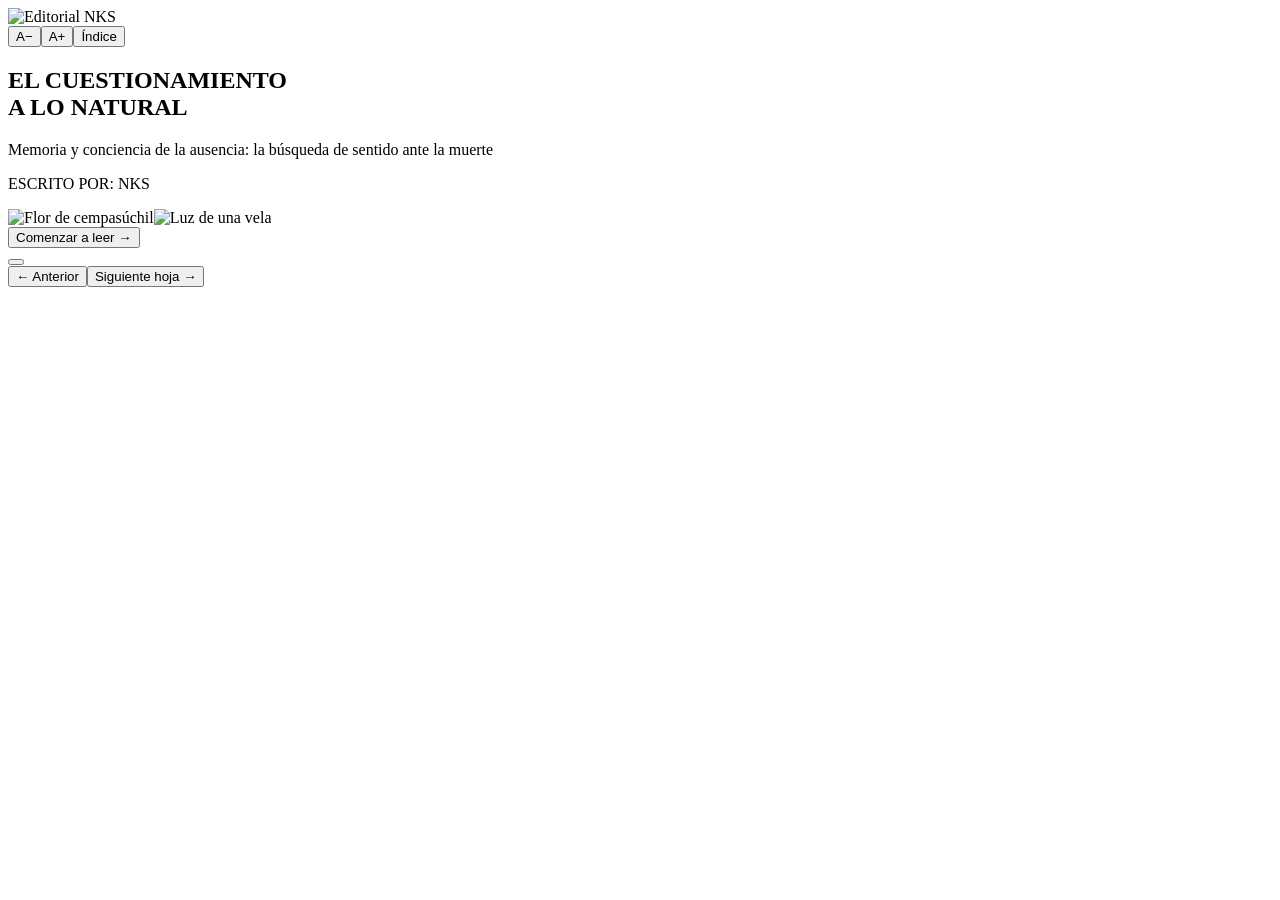
==== commit 545ab354: "Add files via upload" ====
--- a/index.html
+++ b/index.html
@@ -1,14 +1 @@
-<!doctype html><html lang="es"><head><meta charset="utf-8"><meta name="viewport" content="width=device-width,initial-scale=1"><title>El cuestionamiento a lo natural | Editorial NKS</title><meta name="description" content="Memoria y conciencia de la ausencia: la búsqueda de sentido ante la muerte. Un libro de NKS."><style>@font-face{font-family:BahnschriftWeb;src:local("Bahnschrift"),url("assets/Bahnschrift.woff2") format("woff2");font-weight:100 900;font-display:swap}*{box-sizing:border-box}html{scroll-behavior:smooth;scroll-padding-top:90px}body{margin:0;background:#f5f0e6;color:#292820;font-family:BahnschriftWeb,Bahnschrift,"Arial Narrow",Arial,sans-serif}::selection{background:#efba83}a{color:inherit}button,a{touch-action:manipulation}button{font:inherit;cursor:pointer}button:focus-visible,a:focus-visible{outline:3px solid #ad4c13;outline-offset:6px}.progress{position:fixed;top:0;left:0;height:3px;background:#bb571f;z-index:12;width:0}header{height:68px;position:sticky;top:0;background:#f5f0e6f5;border-bottom:1px solid #d9ccbc;z-index:10;display:flex;align-items:center;justify-content:space-between;padding:0 5vw;font-size:12px;letter-spacing:.12em}nav{display:flex;gap:18px;align-items:center}nav a{text-decoration:none}nav button{border:0;background:none;font-size:15px;padding:10px}.cover{max-width:1260px;margin:auto;padding:85px 6vw 80px;display:grid;grid-template-columns:1.2fr 1fr;gap:50px;align-items:center;min-height:80vh}.eyebrow{color:#9b4518;font-size:12px;letter-spacing:.2em;font-weight:bold}.cover h1{font-size:clamp(42px,5.9vw,86px);line-height:1.02;letter-spacing:-.045em;margin:28px 0;font-weight:800}.cover h1 span{color:#af4c19}.subtitle{font-size:20px;line-height:1.5;max-width:450px}.read{display:inline-block;margin-top:24px;text-decoration:none;border-bottom:2px solid #b3501c;padding-bottom:10px}.cover-art{position:relative;padding:20px 10px}.cover-art img{width:82%;height:420px;object-fit:cover;transform:rotate(-5deg);border:9px solid #fffbf4;box-shadow:0 10px 30px #38271726}.cover-art img+img{position:absolute;width:48%;height:235px;bottom:-20px;right:-8px;transform:rotate(8deg)}.cover-art:before{content:'';position:absolute;border:1px solid #ba5b28;inset:0 22px 0 0;border-radius:50%}.toc{max-width:980px;margin:10px auto 70px;border-block:1px solid #d2c5b3;padding:20px;display:flex;gap:20px;align-items:center;flex-wrap:wrap}.toc span{margin-right:auto;font-size:12px;letter-spacing:.1em}.toc a{text-decoration:none;color:#a1491e;padding:8px}.chapter{max-width:1100px;margin:auto;padding:20px 30px 65px}.chapter-mark{max-width:690px;margin:0 auto 30px;color:#a1491e;font-size:25px;border-top:1px solid #c9b9a3;padding-top:20px}.chapter-mark span{font-size:10px;letter-spacing:.12em;margin-left:15px}.prose{max-width:690px;margin:auto;font-size:var(--read-size,19px);line-height:1.85}.prose p{margin:0 0 1.5em}.prose em{font-style:italic;color:#874019}.prose p:first-child:first-letter{font-size:1.6em;font-weight:600}.collage{display:flex;justify-content:center;align-items:center;flex-wrap:wrap;gap:0;margin:55px 0 20px;padding:15px}.photo{padding:7px;background:#fffbf3;border:0;box-shadow:0 5px 14px #392c231f;transform:rotate(var(--tilt));transition:transform .2s;position:relative;width:23%;margin:0 -4px}.photo:nth-child(even){margin-top:40px}.photo:hover,.photo:focus-visible{transform:rotate(0) scale(1.06);z-index:2}.photo img{display:block;width:100%;height:210px;object-fit:cover}.photo:nth-child(3n) img{height:170px}.film{max-width:980px;margin:0 auto;padding:30px}.film h2,.end h2{font-weight:800;text-transform:uppercase}.films{display:grid;grid-template-columns:1fr 1fr;gap:25px}.films video{width:100%;height:350px;background:#211d18;object-fit:contain}.film p{color:#725c49;font-size:14px}.end{text-align:center;margin:80px auto 0;padding:60px 25px 90px;border-top:1px solid #c9b9a3;max-width:900px}.end h2{font-size:30px}.end img{width:190px;margin:25px auto;display:block}.end a{font-size:13px}dialog{border:0;padding:0;background:#181612;color:white;width:94vw;max-width:1400px;height:92dvh;max-height:92dvh}dialog::backdrop{background:#17130ee8}.viewer{height:100%;display:flex;flex-direction:column}.viewer-bar{display:flex;justify-content:space-between;padding:14px;align-items:center;gap:8px}.viewer button{background:none;border:1px solid #797063;color:white;padding:10px 18px}.viewer img{width:100%;min-height:0;flex:1;object-fit:contain;padding:0 20px 25px}.viewer-actions{display:flex;gap:8px}.quiet .collage,.quiet .film{display:none}@media(min-width:701px) and (max-width:1100px){.cover{display:block}.cover h1{font-size:60px}.cover-art{max-width:420px;margin:50px auto 10px}}@media(max-width:700px){.cover h1{font-size:clamp(25px,6.5vw,44px);letter-spacing:-.045em}header{padding:0 18px}.brand{font-size:10px}nav{gap:2px}nav a{display:none}.cover{display:block;padding:40px 25px 55px}.cover-art{max-width:380px;margin:50px auto 20px}.cover-art img{height:320px}.cover-art img+img{height:190px}.toc{margin:0 22px 45px;gap:8px}.toc span{width:100%}.chapter{padding:10px 23px 40px}.prose{font-size:var(--read-size,18px);line-height:1.8}.chapter-mark span{font-size:8px}.photo{width:46%;margin:6px 0}.photo img{height:180px}.collage{margin:35px -5px 10px;padding:5px}.films{grid-template-columns:1fr}.film{padding:23px}.end h2{font-size:25px}.viewer-bar{flex-wrap:wrap}.viewer button{padding:9px 12px}}@media(prefers-reduced-motion:reduce){html{scroll-behavior:auto}*{transition:none!important}}@media print{header,.toc,.progress,dialog,.film,.read{display:none}.cover{min-height:0}.chapter{break-inside:auto}.collage{break-inside:avoid}.photo{box-shadow:none}.end{break-inside:avoid}}.brand{display:flex;align-items:center}.brand img{display:block;width:71px;height:46px;object-fit:contain}.prose p{text-align:justify;hyphens:none;-webkit-hyphens:none;word-break:normal;overflow-wrap:normal}.prose p:first-child:first-letter{font-size:inherit;font-weight:inherit}.prose .aphorism{text-align:left;margin:2.1em 0;padding:0 0 0 22px;border-left:2px solid #b3501c;font-size:1.12em;line-height:1.65;font-weight:400}.prose .aphorism em{font-style:italic}.dedication{max-width:1000px;margin:30px auto 0;padding:40px 30px 0;border-top:1px solid #c9b9a3}.dedication-media{display:grid;grid-template-columns:1fr 1fr;gap:24px;align-items:center}.dedication video{width:100%;max-height:480px;background:#211d18}.dedication-photo{border:0;padding:8px;background:#fffbf3;box-shadow:0 5px 18px #392c2320;cursor:zoom-in}.dedication-photo img{width:100%;display:block}.dedication-text{text-align:center;margin:50px auto 0;font-size:20px;line-height:1.7}.dedication-text p{margin:12px 0}.dedication-text em{color:#874019}.quiet .dedication-media{display:none}@media(max-width:700px){.dedication-media{grid-template-columns:1fr}.dedication{padding:30px 23px 0}.dedication-text{font-size:18px}}@media print{.dedication video{display:none}} </style><link rel="stylesheet" href="assets/reader.css">
-<link rel="icon" type="image/png" href="assets/favicon.png">
-<meta name="theme-color" content="#f5f0e6">
-<meta property="og:type" content="article">
-<meta property="og:title" content="El cuestionamiento a lo natural | Editorial NKS">
-<meta property="og:description" content="Memoria y conciencia de la ausencia: la búsqueda de sentido ante la muerte. Un ensayo de NKS.">
-<meta property="og:url" content="https://nksystem-nks.github.io/el-cuestionamiento-a-lo-natural/">
-<meta property="og:image" content="https://nksystem-nks.github.io/el-cuestionamiento-a-lo-natural/assets/compartir-editorial-nks.jpg">
-<meta property="og:image:width" content="1200">
-<meta property="og:image:height" content="630">
-<meta property="og:image:alt" content="El cuestionamiento a lo natural — Editorial NKS">
-<meta name="twitter:card" content="summary_large_image">
-<link rel="canonical" href="https://nksystem-nks.github.io/el-cuestionamiento-a-lo-natural/">
-</head><body id="inicio"><div class="progress" aria-hidden="true"></div><header><a class="brand" href="#inicio"><img src="assets/editorial-nks.webp" alt="Editorial NKS"></a><nav aria-label="Herramientas de lectura"><a href="#indice">Índice</a><button id="smaller" aria-label="Reducir texto">A−</button><button id="larger" aria-label="Ampliar texto">A+</button><button id="quiet" aria-pressed="false">Solo texto</button></nav></header><main><section class="cover"><div><h1>EL CUESTIONAMIENTO<br>A LO <span>NATURAL</span></h1><p class="subtitle"><em>Memoria y conciencia de la ausencia: la búsqueda de sentido ante la muerte</em></p><p>ESCRITO POR: NKS</p><a class="read" href="#lectura-1">Comenzar la lectura ↓</a></div><div class="cover-art" aria-hidden="true"><img src="assets/foto-29.webp" alt=""><img src="assets/foto-25.webp" alt=""></div></section><nav class="toc" id="indice" aria-label="Índice de tramos de lectura"><span>RECORRIDO DE LECTURA</span><a href="#lectura-1">01</a><a href="#lectura-2">02</a><a href="#lectura-3">03</a><a href="#lectura-4">04</a><a href="#lectura-5">05</a><a href="#lectura-6">06</a><a href="#lectura-7">07</a><a href="#lectura-8">08</a><a href="#lectura-9">09</a><a href="#lectura-10">10</a></nav><section id="lectura-1" class="chapter"><div class="chapter-mark">01 <span> / EL CUESTIONAMIENTO A LO NATURAL</span></div><div class="prose"><p>El ser humano busca darle sentido a la muerte desde que aprendió a crear para sobrevivir, a cuidar para preservar la vida y a perder aquello que no pudo proteger. Desde nuestros antepasados encontramos huellas de quienes sobrevivieron a heridas y enfermedades graves, y con ellas la posibilidad de que otros integrantes de su grupo los hubieran curado, protegido o acompañado. La evolución desarrolló nuestras capacidades para sobrevivir, mientras que la conciencia transformó nuestra manera de comprender la existencia.</p><p class="aphorism"><em>Aprendimos a proteger la vida, pero no a impedir la muerte.</em></p><p>De esa contradicción surge una de las grandes inquietudes de nuestra existencia: la necesidad de darle sentido a aquello que sabemos inevitable.</p><p>La muerte forma parte del ciclo natural de la vida. Podemos describir sus causas, estudiar sus procesos y reconocer su inevitabilidad. Sin embargo, entenderla biológicamente no significa comprender todo lo que provoca en nosotros. La muerte nos cuesta aceptarla porque somos conscientes de su irreversibilidad. No cuestionamos que exista; cuestionamos lo que su existencia hace con nuestra vida.</p><p>El temor a morir y la inquietud de perder a alguien no son exactamente lo mismo. En uno reconocemos nuestra propia vulnerabilidad; en el otro, la fragilidad de quienes forman parte de nuestra existencia. Perder a una persona interrumpe conversaciones, costumbres, proyectos y vínculos que habían adquirido un lugar en nuestra vida cotidiana.</p><p class="aphorism"><em>La muerte es un acontecimiento natural; la ausencia, una experiencia emocional.</em></p><p>Lo que sabemos acerca de la primera no siempre alcanza para asimilar la segunda.</p><p>Nuestra manera de experimentar esa ausencia está relacionada con la conciencia: recordamos lo vivido, anticipamos lo que podría ocurrir y reconocemos que algunas posibilidades han desaparecido. La muerte ocurre sin que necesitemos comprenderla. Su significado, en cambio, se transforma con nuestra capacidad de pensar en aquello que ya no está y en lo que no volverá a suceder. Lo natural no siempre resulta emocionalmente aceptable.</p><p>Durante mucho tiempo se ha destacado la conciencia de la propia mortalidad como uno de los rasgos distintivos del ser humano. Pero reducir la experiencia de la pérdida a nuestra especie dejaría fuera comportamientos observados en otros animales. Elefantes que permanecen cerca de individuos muertos o moribundos, primates que transportan durante un tiempo a sus crías fallecidas y orcas que han sido observadas sosteniendo los cuerpos de sus crías muestran que ciertos vínculos pueden seguir influyendo en la conducta después de una muerte.</p></div><div class="collage"><button class="photo" style="--tilt:-1.4deg" data-photo="assets/foto-07.webp" aria-label="Ampliar fotografía 7"><img src="assets/foto-07.webp" alt="Fotografía 7 del archivo de ofrendas NKS" loading="lazy"></button><button class="photo" style="--tilt:-0.3deg" data-photo="assets/foto-20.webp" aria-label="Ampliar fotografía 20"><img src="assets/foto-20.webp" alt="Fotografía 20 del archivo de ofrendas NKS" loading="lazy"></button><button class="photo" style="--tilt:3.3deg" data-photo="assets/foto-14.webp" aria-label="Ampliar fotografía 14"><img src="assets/foto-14.webp" alt="Fotografía 14 del archivo de ofrendas NKS" loading="lazy"></button></div></section><section id="lectura-2" class="chapter"><div class="chapter-mark">02 <span> / EL CUESTIONAMIENTO A LO NATURAL</span></div><div class="prose"><p>Esos comportamientos no nos permiten conocer con certeza qué sienten los animales ni si comprenden la irreversibilidad del mismo modo que nosotros. Observar una reacción no equivale a tener acceso a la experiencia interior de quien la manifiesta. Sin embargo, tampoco sería razonable negar la importancia de sus vínculos porque no podamos traducirlos a palabras humanas. La pérdida de un compañero puede modificar rutinas y comportamientos sin que exista una explicación consciente y verbal sobre lo sucedido.</p><p>La historia de Hachikō conserva esa inquietud. El perro japonés acostumbraba esperar a su dueño, el profesor Hidesaburō Ueno, en la estación de Shibuya, en Tokio. Cuando el profesor murió, en mayo de 1925, Hachikō continuó acudiendo al lugar. Su rutina se prolongó durante casi diez años, hasta su propia muerte en marzo de 1935. Su historia se volvió un símbolo de fidelidad, aunque no podamos afirmar qué significado atribuía el animal a la ausencia de su dueño.</p><p>En octubre de 2026 también se difundió la historia de Martín, un gallo que, según testimonios locales, llevaba años permaneciendo cerca de un hospital oncológico de Santa Cruz de la Sierra, Bolivia, adonde habría llegado con su cuidador antes de que este falleciera. El relato hablaba de una permanencia aproximada de ocho años y de personas que lo alimentaban y protegían. Es un caso que requiere distinguir lo documentado de la interpretación popular, pero que despierta una pregunta semejante a la de Hachikō: qué permanece de un vínculo cuando desaparece uno de sus integrantes.</p><p>La investigación sobre animales que han perdido a sus compañeros también ha encontrado cambios de actividad, descanso, alimentación y búsqueda de contacto. Tales conductas pueden ser compatibles con respuestas de separación o duelo, sin demostrar que la experiencia animal sea idéntica a la humana. No es necesario atribuirles nuestra manera de pensar para reconocer que las relaciones sociales dejan huellas. La ausencia puede manifestarse antes de que exista una explicación sobre ella.</p><p>Quizá la diferencia no esté simplemente en sentir una pérdida, sino en la manera en que la recordamos, la anticipamos y construimos significados alrededor de ella. El ser humano puede imaginar un mañana en el que la persona ausente seguirá sin estar. Puede también interrogarse sobre lo sucedido y buscar respuestas incluso cuando ninguna de ellas devolverá aquello que perdió. La conciencia introduce esa dimensión de tiempo y significado, aunque no nos autoriza a afirmar que las demás especies carezcan por completo de ella.</p></div><div class="collage"><button class="photo" style="--tilt:-0.4deg" data-photo="assets/foto-04.webp" aria-label="Ampliar fotografía 4"><img src="assets/foto-04.webp" alt="Fotografía 4 del archivo de ofrendas NKS" loading="lazy"></button><button class="photo" style="--tilt:2.0deg" data-photo="assets/foto-15.webp" aria-label="Ampliar fotografía 15"><img src="assets/foto-15.webp" alt="Fotografía 15 del archivo de ofrendas NKS" loading="lazy"></button><button class="photo" style="--tilt:1.2deg" data-photo="assets/foto-10.webp" aria-label="Ampliar fotografía 10"><img src="assets/foto-10.webp" alt="Fotografía 10 del archivo de ofrendas NKS" loading="lazy"></button></div></section><section id="lectura-3" class="chapter"><div class="chapter-mark">03 <span> / EL CUESTIONAMIENTO A LO NATURAL</span></div><div class="prose"><p>Nuestra relación con la fragilidad de la vida también puede observarse en los restos de nuestros antepasados y parientes evolutivos. En distintos yacimientos se han encontrado huesos con señales de lesiones que sanaron y personas que sobrevivieron durante largos periodos con limitaciones físicas. Esos hallazgos permiten estudiar las condiciones de supervivencia y considerar la posible intervención de otros miembros del grupo.</p><p>Uno de los ejemplos más conocidos es Shanidar 1, un neandertal cuyos restos fueron descubiertos en una cueva del actual Irak. Presentaba lesiones y condiciones físicas que habían afectado su cuerpo durante años. Su supervivencia ha sido interpretada como una posible señal de cooperación y asistencia, aunque los restos por sí solos no permiten reconstruir con certeza quién lo cuidó ni de qué manera. La importancia del hallazgo está tanto en lo que revela sobre aquel individuo como en las relaciones que nos obliga a considerar.</p><p>Una fractura sanada confirma que una vida continuó después de una lesión. En circunstancias especialmente difíciles, también abre la posibilidad de que esa supervivencia no dependiera únicamente de la resistencia de quien estaba herido. Alimentar, proteger o acompañar a alguien vulnerable pudo formar parte de la vida de aquellas comunidades. No es una prueba definitiva del origen de la compasión ni de la conciencia de la muerte; es una evidencia que permite plantear preguntas sobre el cuidado y nuestra evolución social.</p><p>Cuidar a alguien no requiere necesariamente una teoría sobre la mortalidad. Puede ser una respuesta a la necesidad, al vínculo o a la cooperación que permite sostener al grupo. Pero en ese acto también se reconoce la fragilidad de otra vida.</p><p class="aphorism"><em>Aprender a cuidar una vida también puede significar reconocer cuánto importa su pérdida.</em></p><p>La supervivencia individual deja de ser una experiencia aislada cuando depende, en alguna medida, de quienes la rodean.</p><p>De ahí nace una relación posible entre protección y ausencia. Cuando alguien forma parte de la vida cotidiana de un grupo, su desaparición modifica las relaciones que lo sostenían. Aprendimos a cuidar, proteger y acompañar para preservar la vida; esos mismos vínculos pueden hacer que la muerte deje de sentirse como un acontecimiento distante. Donde hubo protección pudo haber un vínculo, y donde hubo un vínculo la muerte pudo convertirse en ausencia.</p></div><div class="collage"><button class="photo" style="--tilt:-0.7deg" data-photo="assets/foto-24.webp" aria-label="Ampliar fotografía 24"><img src="assets/foto-24.webp" alt="Fotografía 24 del archivo de ofrendas NKS" loading="lazy"></button><button class="photo" style="--tilt:-1.6deg" data-photo="assets/foto-23.webp" aria-label="Ampliar fotografía 23"><img src="assets/foto-23.webp" alt="Fotografía 23 del archivo de ofrendas NKS" loading="lazy"></button><button class="photo" style="--tilt:-0.6deg" data-photo="assets/foto-09.webp" aria-label="Ampliar fotografía 9"><img src="assets/foto-09.webp" alt="Fotografía 9 del archivo de ofrendas NKS" loading="lazy"></button></div></section><section id="lectura-4" class="chapter"><div class="chapter-mark">04 <span> / EL CUESTIONAMIENTO A LO NATURAL</span></div><div class="prose"><p>Los huesos no conservan las emociones de quienes estuvieron alrededor. No sabemos cuándo nuestros antepasados comenzaron a comprender la muerte ni podemos establecer que el cuidado haya precedido históricamente a esa comprensión. Aun así, en la huella de una herida sanada aparece una posibilidad significativa: que alguien no hubiera estado solo durante su sufrimiento.</p><p class="aphorism"><em>El cuidado no derrota la muerte; transforma nuestra relación con la vulnerabilidad de quienes nos rodean.</em></p><p>La búsqueda de sentido ante la muerte pudo encontrar parte de sus raíces en el reconocimiento de la fragilidad de la vida. Esa es una interpretación filosófica, no una fecha que podamos señalar en la historia de la evolución. Lo que sí podemos observar es que, con el tiempo, las sociedades desarrollaron formas cada vez más complejas de relacionarse con sus muertos. La muerte adquirió un lugar dentro de las creencias, las ceremonias y la vida comunitaria.</p><p>En el antiguo Egipto, la preparación y conservación del cuerpo, los ajuares funerarios y las ofrendas respondían a concepciones sobre la continuidad de la existencia después de morir. Los alimentos, bebidas, objetos e imágenes formaban parte de un sistema ritual que buscaba atender las necesidades de los difuntos en el más allá. La muerte no se concebía únicamente como un final biológico, sino dentro de un orden religioso que articulaba lo que se esperaba de la existencia posterior.</p><p>Entre los mexicas, el destino de los fallecidos se relacionaba, entre otros factores, con la manera en que habían muerto. Sus ceremonias, ofrendas y concepciones sobre los distintos destinos de los muertos expresaban una cosmovisión diferente de la egipcia. Ambas sociedades, sin embargo, incorporaron la muerte a prácticas que organizaban la relación entre los vivos, los difuntos y sus creencias. No se trataba solo de tristeza: había deberes religiosos, vínculos comunitarios, explicaciones del mundo y maneras de representar la continuidad de la existencia.</p><p>Las creencias ofrecían relatos sobre lo que podía ocurrir después de la muerte; los rituales convertían esas interpretaciones en actos compartidos. Así, una pérdida individual podía adquirir un significado dentro de la memoria colectiva. El ritual no siempre responde a una pregunta ni resuelve una emoción. A veces ofrece un lugar donde la ausencia puede ser nombrada, representada y acompañada.</p></div><div class="collage"><button class="photo" style="--tilt:2.2deg" data-photo="assets/foto-16.webp" aria-label="Ampliar fotografía 16"><img src="assets/foto-16.webp" alt="Fotografía 16 del archivo de ofrendas NKS" loading="lazy"></button><button class="photo" style="--tilt:-3.5deg" data-photo="assets/foto-12.webp" aria-label="Ampliar fotografía 12"><img src="assets/foto-12.webp" alt="Fotografía 12 del archivo de ofrendas NKS" loading="lazy"></button><button class="photo" style="--tilt:0.9deg" data-photo="assets/foto-22.webp" aria-label="Ampliar fotografía 22"><img src="assets/foto-22.webp" alt="Fotografía 22 del archivo de ofrendas NKS" loading="lazy"></button></div></section><section id="lectura-5" class="chapter"><div class="chapter-mark">05 <span> / EL CUESTIONAMIENTO A LO NATURAL</span></div><div class="prose"><p>En México, las ofrendas del Día de Muertos expresan parte de esa relación, aunque la celebración actual no reproduce sin cambios las prácticas mexicas. Su forma contemporánea se construyó mediante la confluencia de tradiciones mesoamericanas, prácticas cristianas y transformaciones culturales posteriores. Las flores, las velas, los alimentos, las fotografías y el papel picado pueden responder a creencias religiosas, costumbres familiares o una intención íntima de recordar a alguien. Un mismo objeto puede tener varios significados para quienes lo colocan.</p><p>Las ofrendas muestran cómo podemos conceder una presencia simbólica a quien ya no está físicamente. Una fotografía no devuelve un rostro, pero conserva su imagen; un alimento recuerda una costumbre; una vela puede formar parte de una ceremonia y de una memoria familiar al mismo tiempo. Sin embargo, ninguna creencia o ritual elimina necesariamente el dolor de la ausencia. La capacidad de darle un lugar a la muerte no impide que continuemos cuestionándola.</p><p>Ese cuestionamiento revela una contradicción de nuestra conciencia. Somos capaces de comprender que morir es parte de la vida y, al mismo tiempo, recordar a alguien que hemos perdido e imaginar todo aquello en lo que seguirá faltando. Entendemos un hecho, pero seguimos viviendo sus consecuencias. A esa experiencia podemos acercarnos mediante una expresión: <em>la condena de la conciencia</em>.</p><p>La expresión no pretende afirmar que pensar sea una condena ni que toda persona viva la muerte de la misma manera. Señala un aspecto de nuestra experiencia: ser conscientes nos permite recordar, anticipar y reconocer lo irreversible. La misma capacidad con la que interpretamos la existencia puede volver persistente una ausencia. Comprender algo con la razón no garantiza que podamos asimilarlo emocionalmente.</p><p>La infancia permite observar esa distancia entre experimentar una pérdida y comprender su permanencia. Un niño puede sentir dolor por alguien que ya no está, aunque su comprensión de la muerte cambie con el desarrollo. Reconocer una ausencia inmediata no es idéntico a entender que esa persona no regresará. Con el tiempo, la irreversibilidad empieza a formar parte de aquello que el niño es capaz de imaginar.</p></div><div class="collage"><button class="photo" style="--tilt:3.8deg" data-photo="assets/foto-11.webp" aria-label="Ampliar fotografía 11"><img src="assets/foto-11.webp" alt="Fotografía 11 del archivo de ofrendas NKS" loading="lazy"></button><button class="photo" style="--tilt:1.1deg" data-photo="assets/foto-06.webp" aria-label="Ampliar fotografía 6"><img src="assets/foto-06.webp" alt="Fotografía 6 del archivo de ofrendas NKS" loading="lazy"></button><button class="photo" style="--tilt:-0.4deg" data-photo="assets/foto-28.webp" aria-label="Ampliar fotografía 28"><img src="assets/foto-28.webp" alt="Fotografía 28 del archivo de ofrendas NKS" loading="lazy"></button></div></section><section id="lectura-6" class="chapter"><div class="chapter-mark">06 <span> / EL CUESTIONAMIENTO A LO NATURAL</span></div><div class="prose"><p class="aphorism"><em>Una cosa es comprender que alguien no está y otra reconocer que nunca volverá.</em></p><p>La palabra «nunca» no altera lo ocurrido, pero le da una dimensión temporal. Ya no se trata solo de la ausencia de hoy: también estará en los días, los años y los acontecimientos que aún no llegan. Nunca volver a escuchar cierta voz, compartir una conversación o encontrarnos con alguien de la misma manera en que solíamos hacerlo. Esa conciencia puede convertir un hecho pasado en una presencia constante dentro del pensamiento.</p><p>El recuerdo conserva lo vivido; la imaginación nos permite proyectarnos hacia lo que sigue. Cuando alguien muere, ambas capacidades se encuentran. Recordamos cómo era una persona y, al mismo tiempo, comprendemos que ya no podremos mostrarle aquello en lo que nos estamos convirtiendo. Seguimos cambiando, aprendiendo, tomando decisiones y descubriendo lugares, mientras la posibilidad de compartir esos cambios con quien murió se ha interrumpido.</p><p class="aphorism"><em>El recuerdo conserva lo que existió, pero también ilumina aquello que ya no podrá suceder.</em></p><p>No solo extrañamos una presencia: podemos reconocer la pérdida de encuentros que todavía no habían ocurrido. La conciencia convierte una ausencia presente en la idea de una ausencia prolongada. Y, sin embargo, esa misma conciencia nos permite reconocer el valor de la relación que tuvimos. Nos devuelve palabras, momentos y afectos que siguen formando parte de nuestra identidad.</p><p>Podemos saber que alguien no regresará y aun así encontrarlo en una canción, una fotografía, una calle o una costumbre. No significa que la muerte haya sido revertida ni que el recuerdo sustituya a la persona. Significa que las experiencias compartidas continúan teniendo efectos en quienes permanecemos. La conciencia que vuelve dolorosa la pérdida también hace posible conservar su significado.</p><p>La necesidad de comprender puede volverse especialmente intensa cuando buscamos una explicación para una muerte. Conocer sus causas no equivale a encontrar una respuesta emocional. Podemos saber que alguien murió por una enfermedad o un accidente y seguir pensando en por qué ocurrió, si pudo evitarse o si había algo que no alcanzamos a comprender. Las explicaciones ayudan a ordenar los hechos, pero no siempre resuelven lo que sentimos ante ellos.</p></div><div class="collage"><button class="photo" style="--tilt:-0.9deg" data-photo="assets/foto-30.webp" aria-label="Ampliar fotografía 30"><img src="assets/foto-30.webp" alt="Fotografía 30 del archivo de ofrendas NKS" loading="lazy"></button><button class="photo" style="--tilt:-1.2deg" data-photo="assets/foto-01.webp" aria-label="Ampliar fotografía 1"><img src="assets/foto-01.webp" alt="Fotografía 1 del archivo de ofrendas NKS" loading="lazy"></button><button class="photo" style="--tilt:-1.4deg" data-photo="assets/foto-27.webp" aria-label="Ampliar fotografía 27"><img src="assets/foto-27.webp" alt="Fotografía 27 del archivo de ofrendas NKS" loading="lazy"></button></div></section><section id="lectura-7" class="chapter"><div class="chapter-mark">07 <span> / EL CUESTIONAMIENTO A LO NATURAL</span></div><div class="prose"><p>De ahí que la búsqueda de sentido pueda convertirse en una fuente adicional de sufrimiento. Nuestra conciencia nos permite distinguir causas y consecuencias; también puede mantenernos alrededor de preguntas para las que quizá no exista una respuesta satisfactoria. Reconocer que algo es irreversible no elimina el deseo de que hubiera sido diferente. Aceptar lo ocurrido y continuar preguntándonos por qué sucedió pueden ser experiencias simultáneas.</p><p>Hay una diferencia importante entre encontrar significado y encontrar justificación. Comprender una pérdida no obliga a interpretarla como necesaria. No toda muerte tiene que convertirse en una enseñanza, ni todo dolor debe adquirir valor porque supuestamente nos transforma. Es posible reconocer lo que alguien significó sin considerar que su ausencia tenía que ocurrir. La necesidad de darle sentido a lo vivido no exige convertir el sufrimiento en un destino.</p><p>Esa distinción también aparece al hablar de aceptación y resignación.</p><p class="aphorism"><em>Aceptar una realidad no significa que deje de doler.</em></p><p>Podemos reconocer que una pérdida no puede modificarse y seguir sintiendo su peso en determinados recuerdos, fechas o lugares. La aceptación supone reconocer lo ocurrido sin renunciar necesariamente a decidir cómo continuar. La resignación, en cambio, puede surgir cuando dejamos de considerar otras posibilidades y nos acostumbramos a pensar que nada puede cambiar, ni siquiera nuestra relación con lo sucedido.</p><p>Desde fuera, ambas experiencias pueden parecer iguales. Una persona puede continuar con sus actividades, mostrarse serena y conservar un dolor que los demás no advierten. Tampoco la permanencia de ese dolor demuestra que no haya aceptado la pérdida. Comprender lo irreversible no nos vuelve inmunes al deseo de que hubiera sido distinto. El duelo no tiene una medida única ni se resuelve necesariamente cuando deja de ser visible.</p><p>El miedo también interviene en la manera en que vivimos con aquello que nos ha marcado. No siempre señala cuánto hemos avanzado o qué tan estancados estamos; a veces muestra lo que todavía nos afecta. Puede actuar como una respuesta de protección y ayudarnos a reconocer ciertos límites. Enfrentarlo directamente no es la única manera de convivir con él. Importa, también, que no determine cada decisión ni termine por reducir nuestras posibilidades de vivir.</p></div><div class="collage"><button class="photo" style="--tilt:2.8deg" data-photo="assets/foto-18.webp" aria-label="Ampliar fotografía 18"><img src="assets/foto-18.webp" alt="Fotografía 18 del archivo de ofrendas NKS" loading="lazy"></button><button class="photo" style="--tilt:3.3deg" data-photo="assets/foto-25.webp" aria-label="Ampliar fotografía 25"><img src="assets/foto-25.webp" alt="Fotografía 25 del archivo de ofrendas NKS" loading="lazy"></button><button class="photo" style="--tilt:0.8deg" data-photo="assets/foto-05.webp" aria-label="Ampliar fotografía 5"><img src="assets/foto-05.webp" alt="Fotografía 5 del archivo de ofrendas NKS" loading="lazy"></button></div></section><section id="lectura-8" class="chapter"><div class="chapter-mark">08 <span> / EL CUESTIONAMIENTO A LO NATURAL</span></div><div class="prose"><p>La incertidumbre presenta otra tensión. A veces deseamos una respuesta más de lo que tememos lo que podríamos descubrir. La curiosidad puede llevarnos a buscar información que no necesitamos para continuar, incluso cuando sabemos que podría hacernos daño. Obtener certeza no equivale necesariamente a encontrar tranquilidad. El miedo puede funcionar como un escudo; la necesidad de saber puede impulsarnos a cruzarlo. En ocasiones, buscar una explicación es también una forma de intentar recuperar el control sobre aquello que ya no podemos cambiar.</p><p class="aphorism"><em>No todas las preguntas necesitan una respuesta para que podamos continuar viviendo.</em></p><p>Esto no significa abandonar el pensamiento, sino reconocer que hay diferencias entre saber, comprender y aceptar. Nuestra conciencia puede acercarnos a una explicación y, aun así, dejar intacta la emoción. Aprender a vivir con la ausencia también supone admitir los límites de aquello que podemos conocer.</p><p>El recuerdo, además, no permanece inmóvil.</p><p class="aphorism"><em>Las fechas y los lugares son los mismos, pero cambia el significado.</em></p><p>Un día que antes evocaba una pérdida puede convertirse también en el comienzo de otra experiencia. Regresar a una calle o a un espacio conocido puede revelar no tanto una transformación del sitio como de quien vuelve a recorrerlo. Los acontecimientos del pasado no desaparecen, pero nuestra manera de relacionarnos con ellos puede cambiar.</p><p>Eso no reduce la importancia de lo vivido ni exige que dejemos atrás a quienes recordamos. Una fecha puede contener recuerdos distintos; un lugar puede conservar su historia y adquirir otro sentido con el paso del tiempo. A veces la ausencia continúa presente, aunque ya no ocupe el mismo lugar emocional. Nuestra memoria no es solamente un depósito de lo perdido: también participa en la forma en que seguimos viviendo.</p><p>Quizá por eso algunos recuerdos buscan expresarse mediante objetos y acciones. La ofrenda del Día de Muertos reúne ambas cosas. Flores, fotografías, velas, papel picado, bebidas y alimentos componen una escena llena de color. Es fácil reconocer su belleza sin detenerse en lo que puede haber detrás de ella: el recuerdo de alguien cuya ausencia preferiríamos no haber conocido.</p></div><div class="collage"><button class="photo" style="--tilt:4.9deg" data-photo="assets/foto-17.webp" aria-label="Ampliar fotografía 17"><img src="assets/foto-17.webp" alt="Fotografía 17 del archivo de ofrendas NKS" loading="lazy"></button><button class="photo" style="--tilt:2.2deg" data-photo="assets/foto-21.webp" aria-label="Ampliar fotografía 21"><img src="assets/foto-21.webp" alt="Fotografía 21 del archivo de ofrendas NKS" loading="lazy"></button><button class="photo" style="--tilt:2.1deg" data-photo="assets/foto-08.webp" aria-label="Ampliar fotografía 8"><img src="assets/foto-08.webp" alt="Fotografía 8 del archivo de ofrendas NKS" loading="lazy"></button></div></section><section id="lectura-9" class="chapter"><div class="chapter-mark">09 <span> / EL CUESTIONAMIENTO A LO NATURAL</span></div><div class="prose"><p>Preparar una ofrenda implica pensar en quien falta. Se eligen retratos, se buscan ciertos alimentos, se acomodan objetos, se deciden colores y lugares. La preparación puede ser agradable y, al mismo tiempo, estar acompañada por una tristeza difícil de nombrar. Construimos algo hermoso a partir de una pérdida que nunca hubiéramos querido experimentar. La belleza de la ceremonia no elimina el dolor que puede haber en su origen.</p><p>En esto aparece una diferencia íntima respecto de otras celebraciones. En Navidad, por mucho que adornemos una casa, instalemos luces o coloquemos un árbol, no podemos obligarnos a sentir el espíritu navideño. La cantidad de adornos no crea por sí misma la emoción que asociamos con esa fecha. En una ofrenda, en cambio, cada objeto puede colocarse precisamente porque existe una intención vinculada al recuerdo y a la ausencia. No se trata de una regla para todas las personas ni de negar la alegría del Día de Muertos, sino de una manera particular de experimentar ambas celebraciones.</p><p>No importa el tamaño de una ofrenda ni la cantidad de elementos que la conforman, sino el sentimiento con el que se prepara. Una sola fotografía, una vela o el alimento favorito de alguien pueden contener años de convivencia. A veces la intención está más presente en la elección de un objeto que en la abundancia de la decoración. No es cuánto se coloca, sino qué significa colocarlo.</p><p>La ofrenda puede ser una expresión de duelo, una celebración de la memoria y una manera de dar continuidad a una tradición. También puede expresar una necesidad que va más allá de seguir cuidando simbólicamente a quien murió. En ella existe la intención de decir algo: recordar, agradecer, extrañar, nombrar a quien falta.</p><p class="aphorism"><em>La ofrenda es una forma de darle sentido a lo natural.</em></p><p>No devuelve a nadie, pero permite reconocer que una ausencia continúa teniendo un lugar en nuestra vida.</p><p>Hasta el pan de muerto ofrece una imagen de esa contradicción. Su aroma, su textura suave y su sabor dulce forman parte de una celebración que puede estar atravesada por la tristeza. La dulzura llega en medio de una experiencia capaz de dejar un sabor amargo. Tal vez el pan de muerto sea, por un instante, una manera de quitarle algo de lo amargo a la vida. No porque el alimento resuelva el duelo, sino porque su sabor y la posibilidad de compartirlo ofrecen un pequeño consuelo sin exigir que dejemos de sentir la ausencia.</p></div><div class="collage"><button class="photo" style="--tilt:-1.9deg" data-photo="assets/foto-26.webp" aria-label="Ampliar fotografía 26"><img src="assets/foto-26.webp" alt="Fotografía 26 del archivo de ofrendas NKS" loading="lazy"></button><button class="photo" style="--tilt:2.6deg" data-photo="assets/foto-19.webp" aria-label="Ampliar fotografía 19"><img src="assets/foto-19.webp" alt="Fotografía 19 del archivo de ofrendas NKS" loading="lazy"></button><button class="photo" style="--tilt:3.1deg" data-photo="assets/foto-02.webp" aria-label="Ampliar fotografía 2"><img src="assets/foto-02.webp" alt="Fotografía 2 del archivo de ofrendas NKS" loading="lazy"></button></div></section><section id="lectura-10" class="chapter"><div class="chapter-mark">10 <span> / EL CUESTIONAMIENTO A LO NATURAL</span></div><div class="prose"><p>La tristeza y el disfrute no tienen por qué anularse. Podemos recordar a alguien con dolor y, al mismo tiempo, disfrutar una comida, sonreír ante una fotografía o reconocer la alegría de lo que compartimos. La ofrenda no niega la ausencia: la reconoce, la nombra y la incorpora a la vida cotidiana. A través de ella, lo que parecía imposible de expresar encuentra una forma, aunque esa forma no alcance para explicar por completo la muerte.</p><p>El duelo tampoco se mide por la cantidad de rituales ni por el tiempo que haya pasado. Hay pérdidas que vuelven a sentirse intensamente después de años; hay recuerdos que cambian de significado y otros que permanecen. Aceptar que alguien no volverá no significa renunciar a pensar en esa persona. El recuerdo puede formar parte de nuestra manera de vivir con lo irreversible sin convertirse en una negación de lo ocurrido.</p><p>El valor de la ausencia no consiste en afirmar que la muerte fue necesaria para enseñarnos algo. Consiste, más bien, en reconocer lo que una vida significó mientras estuvo presente y lo que continúa dejando en quienes la recuerdan.</p><p class="aphorism"><em>La muerte no necesita tener una justificación para que una vida haya tenido valor.</em></p><p>Podemos encontrar sentido en nuestros vínculos sin atribuir un propósito a la pérdida que los interrumpió.</p><p>Al final, quizá no buscamos una explicación definitiva de la muerte, sino una manera de convivir con aquello que no podemos cambiar. La conciencia nos permite reconocer la irreversibilidad, pero también conservar la memoria, transformar el significado de los recuerdos y seguir construyendo nuestra vida alrededor de lo que permanece.</p><p>Entre flores, fotografías, alimentos y papel picado, una ofrenda vuelve visible esa tensión. Es hermosa, y puede estar hecha desde el dolor. Cada objeto recuerda una vida que ya no puede recuperarse de la misma manera; cada gesto expresa que su ausencia todavía significa algo. La muerte permanece como un acontecimiento natural. Lo que hacemos con su recuerdo forma parte de nuestra manera de comprender la vida y de entender la naturaleza humana.</p></div><div class="collage"><button class="photo" style="--tilt:-1.3deg" data-photo="assets/foto-13.webp" aria-label="Ampliar fotografía 13"><img src="assets/foto-13.webp" alt="Fotografía 13 del archivo de ofrendas NKS" loading="lazy"></button><button class="photo" style="--tilt:-3.2deg" data-photo="assets/foto-03.webp" aria-label="Ampliar fotografía 3"><img src="assets/foto-03.webp" alt="Fotografía 3 del archivo de ofrendas NKS" loading="lazy"></button><button class="photo" style="--tilt:0.3deg" data-photo="assets/foto-29.webp" aria-label="Ampliar fotografía 29"><img src="assets/foto-29.webp" alt="Fotografía 29 del archivo de ofrendas NKS" loading="lazy"></button></div></section><section class="dedication" aria-label="Dedicatoria"><div class="dedication-media"><video controls playsinline preload="metadata" aria-label="Video de la dedicatoria"><source src="assets/dedicatoria_optimizada.mp4" type="video/mp4">Tu navegador no reproduce este video. <a href="assets/dedicatoria_optimizada.mp4">Descargar video</a></video><button class="dedication-photo" data-photo="assets/dedicatoria.webp" aria-label="Ampliar fotografía de la dedicatoria"><img src="assets/dedicatoria.webp" alt="Fotografía compartida para la dedicatoria a Marcos Arturo Sánchez Cortés" loading="lazy"></button></div><div class="dedication-text"><p>Dedicado a: Marcos Arturo Sánchez Cortés</p><p><em>Es fácil recordar cuando jamás se olvida...</em></p><p>Te quiero cabronamente</p></div></section><footer class="end"><h2>El cuestionamiento a lo natural</h2><p>Escrito por: NKS</p><p>Publicado el día: 02/11/2026</p><img src="assets/editorial-nks.webp" alt="Editorial NKS"><a href="#inicio">Volver al inicio ↑</a></footer></main><dialog aria-label="Fotografías ampliadas"><div class="viewer"><div class="viewer-bar"><span id="counter" aria-live="polite"></span><div class="viewer-actions"><button id="prev" aria-label="Foto anterior">←</button><button id="next" aria-label="Foto siguiente">→</button><button id="close">Cerrar ×</button></div></div><img id="full" alt=""></div></dialog><script>const photos=[...document.querySelectorAll('[data-photo]')],modal=document.querySelector('dialog'),full=document.querySelector('#full'),counter=document.querySelector('#counter');let current=0,origin=null;function show(i){current=(i+photos.length)%photos.length;full.src=photos[current].dataset.photo;full.alt=photos[current].querySelector('img').alt;counter.textContent=(current+1)+' / '+photos.length}photos.forEach((b,i)=>b.addEventListener('click',()=>{origin=b;show(i);modal.showModal()}));document.querySelector('#close').onclick=()=>modal.close();document.querySelector('#prev').onclick=()=>show(current-1);document.querySelector('#next').onclick=()=>show(current+1);modal.addEventListener('close',()=>origin?.focus());modal.addEventListener('keydown',e=>{if(e.key==='ArrowRight'){e.preventDefault();show(current+1)}if(e.key==='ArrowLeft'){e.preventDefault();show(current-1)}});modal.addEventListener('click',e=>{if(e.target===modal)modal.close()});let size=window.innerWidth<700?18:19;document.querySelector('#larger').onclick=()=>{size=Math.min(26,size+1);document.documentElement.style.setProperty('--read-size',size+'px')};document.querySelector('#smaller').onclick=()=>{size=Math.max(16,size-1);document.documentElement.style.setProperty('--read-size',size+'px')};document.querySelector('#quiet').onclick=e=>{const on=document.body.classList.toggle('quiet');e.currentTarget.setAttribute('aria-pressed',String(on));e.currentTarget.textContent=on?'Ver fotos':'Solo texto';progress()};function progress(){const h=document.documentElement.scrollHeight-innerHeight;document.querySelector('.progress').style.width=(h>0?scrollY/h*100:0)+'%'}addEventListener('scroll',progress,{passive:true});addEventListener('resize',progress);addEventListener('load',progress);</script><script src="assets/reader.js" defer></script></body></html>+<!doctype html><html lang="es"><head><meta charset="utf-8"><meta name="viewport" content="width=device-width,initial-scale=1"><title>El cuestionamiento a lo natural | Editorial NKS</title><link rel="icon" href="assets/favicon.png"><link rel="stylesheet" href="assets/hojas.css"></head><body><header><img src="assets/editorial-nks.webp" alt="Editorial NKS"><nav aria-label="Herramientas de lectura"><button id="minus" aria-label="Reducir letra">A−</button><button id="plus" aria-label="Aumentar letra">A+</button><button id="open-index">Índice</button></nav></header><main class="book"><section class="sheet" aria-label="Hoja 1: Portada"><div class="cover"><h1>EL CUESTIONAMIENTO<br>A LO <span>NATURAL</span></h1><p class="subtitle">Memoria y conciencia de la ausencia: la búsqueda de sentido ante la muerte</p><p>ESCRITO POR: NKS</p><div class="cover-images"><img src="assets/foto-29.webp" alt="Flor de cempasúchil"><img src="assets/foto-25.webp" alt="Luz de una vela"></div><button class="primary" data-next>Comenzar a leer →</button></div><button id="resume"></button></section><section class="sheet" aria-label="Hoja 2: Lectura" hidden><div class="page-label">LECTURA</div><div class="prose"><p>El ser humano busca darle sentido a la muerte desde que aprendió a crear para sobrevivir, a cuidar para preservar la vida y a perder aquello que no pudo proteger. En los restos de nuestros antepasados encontramos huellas de heridas graves que lograron sanar. Detrás de esa supervivencia pudo haber alguien que los cuidó y acompañó. La evolución desarrolló nuestras capacidades para sobrevivir, mientras que la conciencia transformó nuestra manera de comprender la existencia. Aprendimos a proteger la vida, pero no a impedir la muerte. De esa contradicción surge una de las grandes inquietudes de nuestra existencia: la necesidad de darle sentido a aquello que sabemos inevitable.</p><p>La muerte forma parte del ciclo natural de la vida. Podemos describir sus causas, estudiar sus procesos y reconocer su inevitabilidad. Sin embargo, entenderla biológicamente no significa comprender todo lo que provoca en nosotros. La muerte nos cuesta aceptarla porque somos conscientes de su irreversibilidad. No cuestionamos que exista; cuestionamos lo que su existencia hace con nuestra vida.</p></div></section><section class="sheet" aria-label="Hoja 3: Lectura" hidden><div class="page-label">LECTURA</div><div class="prose"><p>El temor a morir y la inquietud de perder a alguien no son exactamente lo mismo. En uno reconocemos nuestra propia vulnerabilidad; en el otro, la fragilidad de quienes forman parte de nuestra existencia. Perder a una persona interrumpe conversaciones, costumbres, proyectos y vínculos que habían adquirido un lugar en nuestra vida cotidiana. </p></div></section><section class="sheet" aria-label="Hoja 4: Pausa 1" hidden><div class="pause"><p class="aphorism"><em>La muerte es un acontecimiento natural; la ausencia, una experiencia emocional.</em></p><div class="collage"><button class="photo" data-photo="assets/foto-07.webp" aria-label="Ampliar fotografía 7"><img src="assets/foto-07.webp" alt="Fotografía 7 del archivo NKS" loading="lazy"></button><button class="photo" data-photo="assets/foto-20.webp" aria-label="Ampliar fotografía 20"><img src="assets/foto-20.webp" alt="Fotografía 20 del archivo NKS" loading="lazy"></button><button class="photo" data-photo="assets/foto-14.webp" aria-label="Ampliar fotografía 14"><img src="assets/foto-14.webp" alt="Fotografía 14 del archivo NKS" loading="lazy"></button></div><p class="hint">Toca las fotografías para mirarlas de cerca.</p></div></section><section class="sheet" aria-label="Hoja 5: Lectura" hidden><div class="page-label">LECTURA</div><div class="prose"><p>Lo que sabemos acerca de la primera no siempre alcanza para asimilar la segunda. Nuestra manera de experimentar esa ausencia está relacionada con la conciencia: recordamos lo vivido, anticipamos lo que podría ocurrir y reconocemos que algunas posibilidades han desaparecido. La muerte ocurre sin que necesitemos comprenderla. Su significado, en cambio, se transforma con nuestra capacidad de pensar en aquello que ya no está y en lo que no volverá a suceder. Lo natural no siempre resulta emocionalmente aceptable.</p><p>Durante mucho tiempo se ha destacado la conciencia de la propia mortalidad como uno de los rasgos distintivos del ser humano. Pero reducir la experiencia de la pérdida a nuestra especie dejaría fuera comportamientos observados en otros animales. Elefantes que permanecen cerca de individuos muertos o moribundos, primates que transportan durante un tiempo a sus crías fallecidas y orcas que han sido observadas sosteniendo los cuerpos de sus crías muestran que ciertos vínculos pueden seguir influyendo en la conducta después de una muerte.</p></div></section><section class="sheet" aria-label="Hoja 6: Lectura" hidden><div class="page-label">LECTURA</div><div class="prose"><p>Esos comportamientos no nos permiten conocer con certeza qué sienten los animales ni si comprenden la irreversibilidad del mismo modo que nosotros. Observar una reacción no equivale a tener acceso a la experiencia interior de quien la manifiesta. Sin embargo, tampoco sería razonable negar la importancia de sus vínculos porque no podamos traducirlos a palabras humanas. </p></div></section><section class="sheet" aria-label="Hoja 7: Pausa 2" hidden><div class="pause"><p class="aphorism"><em>La pérdida de un compañero puede modificar rutinas y comportamientos sin que exista una explicación consciente y verbal sobre lo sucedido.</em></p><div class="collage"><button class="photo" data-photo="assets/foto-04.webp" aria-label="Ampliar fotografía 4"><img src="assets/foto-04.webp" alt="Fotografía 4 del archivo NKS" loading="lazy"></button><button class="photo" data-photo="assets/foto-15.webp" aria-label="Ampliar fotografía 15"><img src="assets/foto-15.webp" alt="Fotografía 15 del archivo NKS" loading="lazy"></button><button class="photo" data-photo="assets/foto-10.webp" aria-label="Ampliar fotografía 10"><img src="assets/foto-10.webp" alt="Fotografía 10 del archivo NKS" loading="lazy"></button></div><p class="hint">Toca las fotografías para mirarlas de cerca.</p></div></section><section class="sheet" aria-label="Hoja 8: Lectura" hidden><div class="page-label">LECTURA</div><div class="prose"><p>La historia de Hachikō conserva esa inquietud. El perro japonés acostumbraba esperar a su dueño, el profesor Hidesaburō Ueno, en la estación de Shibuya, en Tokio. Cuando el profesor murió, en mayo de 1925, Hachikō continuó acudiendo al lugar. Su rutina se prolongó durante casi diez años, hasta su propia muerte en marzo de 1935. Su historia se volvió un símbolo de fidelidad, aunque no podamos afirmar qué significado atribuía el animal a la ausencia de su dueño.</p><p>En octubre de 2026 también se difundió la historia de Martín, un gallo que, según testimonios locales, llevaba años permaneciendo cerca de un hospital oncológico de Santa Cruz de la Sierra, Bolivia, adonde habría llegado con su cuidador antes de que este falleciera. El relato hablaba de una permanencia aproximada de ocho años y de personas que lo alimentaban y protegían. Es un caso que requiere distinguir lo documentado de la interpretación popular, pero que despierta una pregunta semejante a la de Hachikō: qué permanece de un vínculo cuando desaparece uno de sus integrantes.</p></div></section><section class="sheet" aria-label="Hoja 9: Lectura" hidden><div class="page-label">LECTURA</div><div class="prose"><p>Las investigaciones sobre animales que han perdido a sus compañeros han identificado cambios en su comportamiento, descanso y alimentación, así como conductas de búsqueda. Estas respuestas pueden relacionarse con la separación o el duelo, aunque no demuestran que experimenten la muerte de la misma manera que nosotros. La ausencia puede manifestarse sin que necesariamente exista una explicación sobre ella.</p><p>En el ser humano, la conciencia añade otra dimensión a la pérdida: no solo recordamos a quien ya no está, también podemos imaginar un futuro marcado por su ausencia. Nuestra capacidad de anticipar, cuestionar y buscar significado transforma nuestra relación con la muerte, sin que ello implique negar estas capacidades, a otras especies.</p></div></section><section class="sheet" aria-label="Hoja 10: Lectura" hidden><div class="page-label">LECTURA</div><div class="prose"><p>Nuestra relación con la fragilidad de la vida también puede observarse en los restos de nuestros antepasados y parientes evolutivos. En distintos yacimientos se han encontrado huesos con señales de lesiones que sanaron y personas que sobrevivieron durante largos periodos con limitaciones físicas. Esos hallazgos permiten estudiar las condiciones de supervivencia y considerar la posible intervención de otros miembros del grupo.</p><p>Uno de los ejemplos más conocidos es Shanidar 1, un neandertal cuyos restos fueron descubiertos en una cueva del actual Irak. Presentaba lesiones y condiciones físicas que habían afectado su cuerpo durante años.</p></div></section><section class="sheet" aria-label="Hoja 11: Lectura" hidden><div class="page-label">LECTURA</div><div class="prose"><p>Su supervivencia plantea una posibilidad significativa: que otros miembros de su grupo contribuyeran a sostener su vida. Aunque sus restos no permiten determinar qué cuidados recibió, ofrecen elementos para reflexionar sobre la cooperación y el acompañamiento entre nuestros antepasados.</p><p>Una herida sanada demuestra que alguien sobrevivió; no necesariamente que lo hizo solo. En esa posibilidad encontramos algo más que la recuperación de un cuerpo: la importancia que pudo tener el cuidado en nuestras primeras relaciones sociales.</p></div></section><section class="sheet" aria-label="Hoja 12: Lectura" hidden><div class="page-label">LECTURA</div><div class="prose"><p>Cuidar a alguien no requiere necesariamente una teoría sobre la mortalidad. Puede ser una respuesta a la necesidad, al vínculo o a la cooperación que permite sostener al grupo. Pero en ese acto también se reconoce la fragilidad de otra vida.</p></div></section><section class="sheet" aria-label="Hoja 13: Pausa 3" hidden><div class="pause"><p class="aphorism"><em>Aprender a cuidar una vida también puede significar reconocer cuánto importa su pérdida.</em></p><div class="collage"><button class="photo" data-photo="assets/foto-24.webp" aria-label="Ampliar fotografía 24"><img src="assets/foto-24.webp" alt="Fotografía 24 del archivo NKS" loading="lazy"></button><button class="photo" data-photo="assets/foto-23.webp" aria-label="Ampliar fotografía 23"><img src="assets/foto-23.webp" alt="Fotografía 23 del archivo NKS" loading="lazy"></button><button class="photo" data-photo="assets/foto-09.webp" aria-label="Ampliar fotografía 9"><img src="assets/foto-09.webp" alt="Fotografía 9 del archivo NKS" loading="lazy"></button></div><p class="hint">Toca las fotografías para mirarlas de cerca.</p></div></section><section class="sheet" aria-label="Hoja 14: Lectura" hidden><div class="page-label">LECTURA</div><div class="prose"><p>La supervivencia individual deja de ser una experiencia aislada cuando depende, en alguna medida, de quienes la rodean. De ahí nace una relación posible entre protección y ausencia. Cuando alguien forma parte de la vida cotidiana de un grupo, su desaparición modifica las relaciones que lo sostenían. Aprendimos a cuidar, proteger y acompañar para preservar la vida; esos mismos vínculos pueden hacer que la muerte deje de sentirse como un acontecimiento distante. Donde hubo protección pudo haber un vínculo, y donde hubo un vínculo la muerte pudo convertirse en ausencia.</p><p>Los huesos sanados no conservan las emociones de quienes estuvieron alrededor. No sabemos cuándo nuestros antepasados comenzaron a comprender la muerte ni podemos establecer que el cuidado haya precedido históricamente a esa comprensión. Aun así, en la huella de una herida sanada aparece una posibilidad significativa: que alguien no hubiera estado solo durante su sufrimiento. </p></div></section><section class="sheet" aria-label="Hoja 15: Pausa 4" hidden><div class="pause"><p class="aphorism"><em>El cuidado no derrota la muerte; transforma nuestra relación con la vulnerabilidad de quienes nos rodean.</em></p><div class="collage"><button class="photo" data-photo="assets/foto-16.webp" aria-label="Ampliar fotografía 16"><img src="assets/foto-16.webp" alt="Fotografía 16 del archivo NKS" loading="lazy"></button><button class="photo" data-photo="assets/foto-12.webp" aria-label="Ampliar fotografía 12"><img src="assets/foto-12.webp" alt="Fotografía 12 del archivo NKS" loading="lazy"></button><button class="photo" data-photo="assets/foto-22.webp" aria-label="Ampliar fotografía 22"><img src="assets/foto-22.webp" alt="Fotografía 22 del archivo NKS" loading="lazy"></button></div><p class="hint">Toca las fotografías para mirarlas de cerca.</p></div></section><section class="sheet" aria-label="Hoja 16: Lectura" hidden><div class="page-label">LECTURA</div><div class="prose"><p>La búsqueda de sentido ante la muerte pudo encontrar parte de sus raíces en el reconocimiento de la fragilidad de la vida. Lo que sí podemos observar es que, con el tiempo, las sociedades desarrollaron formas cada vez más complejas de relacionarse con sus muertos. La muerte adquirió un lugar dentro de las creencias, las ceremonias y la vida comunitaria.</p><p>En el antiguo Egipto, la preparación y conservación del cuerpo, los ajuares funerarios y las ofrendas respondían a concepciones sobre la continuidad de la existencia después de morir. Los alimentos, bebidas, objetos e imágenes formaban parte de un sistema ritual que buscaba atender las necesidades de los difuntos en el más allá. La muerte no se concebía únicamente como un final biológico, sino dentro de un orden religioso que articulaba lo que se esperaba de la existencia posterior.</p></div></section><section class="sheet" aria-label="Hoja 17: Lectura" hidden><div class="page-label">LECTURA</div><div class="prose"><p>Entre los mexicas, el destino de los fallecidos se relacionaba, entre otros factores, con la manera en que habían muerto. Sus ceremonias, ofrendas y concepciones sobre los distintos destinos de los muertos expresaban una cosmovisión diferente de la egipcia. Ambas sociedades, sin embargo, incorporaron la muerte a prácticas que organizaban la relación entre los vivos, los difuntos y sus creencias. No se trataba solo de tristeza: había deberes religiosos, vínculos comunitarios, explicaciones del mundo y maneras de representar la continuidad de la existencia.</p><p>Las creencias ofrecían relatos sobre lo que podía ocurrir después de la muerte; los rituales convertían esas interpretaciones en actos compartidos. Así, una pérdida individual podía adquirir un significado dentro de la memoria colectiva. El ritual no siempre responde a una pregunta ni resuelve una emoción. </p></div></section><section class="sheet" aria-label="Hoja 18: Pausa 5" hidden><div class="pause"><p class="aphorism"><em>A veces ofrece un lugar donde la ausencia puede ser nombrada, representada y acompañada.</em></p><div class="collage"><button class="photo" data-photo="assets/foto-11.webp" aria-label="Ampliar fotografía 11"><img src="assets/foto-11.webp" alt="Fotografía 11 del archivo NKS" loading="lazy"></button><button class="photo" data-photo="assets/foto-06.webp" aria-label="Ampliar fotografía 6"><img src="assets/foto-06.webp" alt="Fotografía 6 del archivo NKS" loading="lazy"></button><button class="photo" data-photo="assets/foto-28.webp" aria-label="Ampliar fotografía 28"><img src="assets/foto-28.webp" alt="Fotografía 28 del archivo NKS" loading="lazy"></button></div><p class="hint">Toca las fotografías para mirarlas de cerca.</p></div></section><section class="sheet" aria-label="Hoja 19: Lectura" hidden><div class="page-label">LECTURA</div><div class="prose"><p>En México, las ofrendas del Día de Muertos expresan parte de esa relación. Su forma contemporánea se construyó mediante la confluencia de tradiciones mesoamericanas, prácticas cristianas y transformaciones culturales posteriores. Las flores, las velas, los alimentos, las fotografías y el papel picado pueden responder a creencias religiosas, costumbres familiares o una intención íntima de recordar a alguien. Un mismo objeto puede tener varios significados para quienes lo colocan.</p><p>Las ofrendas muestran cómo podemos conceder una presencia simbólica a quien ya no está físicamente. Una fotografía no devuelve un rostro, pero conserva su imagen; un alimento recuerda una costumbre; una vela puede formar parte de una ceremonia y de una memoria familiar al mismo tiempo. Sin embargo, ninguna creencia o ritual elimina necesariamente el dolor de la ausencia. La capacidad de darle un lugar a la muerte no impide que continuemos cuestionándola.</p></div></section><section class="sheet" aria-label="Hoja 20: Lectura" hidden><div class="page-label">LECTURA</div><div class="prose"><p>Ese cuestionamiento revela una contradicción de nuestra conciencia. Somos capaces de comprender que morir es parte de la vida y, al mismo tiempo, recordar a alguien que hemos perdido e imaginar todo aquello en lo que seguirá faltando. Entendemos un hecho, pero seguimos viviendo sus consecuencias. A esa experiencia podemos acercarnos mediante una expresión: </p></div></section><section class="sheet" aria-label="Hoja 21: Pausa 6" hidden><div class="pause"><p class="aphorism"><em>La condena de la conciencia.</em></p><div class="collage"><button class="photo" data-photo="assets/foto-30.webp" aria-label="Ampliar fotografía 30"><img src="assets/foto-30.webp" alt="Fotografía 30 del archivo NKS" loading="lazy"></button><button class="photo" data-photo="assets/foto-01.webp" aria-label="Ampliar fotografía 1"><img src="assets/foto-01.webp" alt="Fotografía 1 del archivo NKS" loading="lazy"></button><button class="photo" data-photo="assets/foto-27.webp" aria-label="Ampliar fotografía 27"><img src="assets/foto-27.webp" alt="Fotografía 27 del archivo NKS" loading="lazy"></button></div><p class="hint">Toca las fotografías para mirarlas de cerca.</p></div></section><section class="sheet" aria-label="Hoja 22: Lectura" hidden><div class="page-label">LECTURA</div><div class="prose"><p>La expresión no pretende afirmar que pensar sea una condena ni que toda persona viva la muerte de la misma manera. Señala un aspecto de nuestra experiencia: ser conscientes nos permite recordar, anticipar y reconocer lo irreversible. La misma capacidad con la que interpretamos la existencia puede volver persistente una ausencia. Comprender algo con la razón no garantiza que podamos asimilarlo emocionalmente.</p><p>La infancia permite observar esa distancia entre experimentar una pérdida y comprender su permanencia. Un niño puede sentir dolor por alguien que ya no está, aunque su comprensión de la muerte cambie con el desarrollo. Reconocer una ausencia inmediata no es idéntico a entender que esa persona no regresará. Con el tiempo, la irreversibilidad empieza a formar parte de aquello que el niño es capaz de imaginar.</p></div></section><section class="sheet" aria-label="Hoja 23: Lectura" hidden><div class="page-label">LECTURA</div><div class="prose"><p>Una cosa es comprender que alguien no está y otra reconocer que nunca volverá. La palabra «nunca» no altera lo ocurrido, pero le da una dimensión temporal. Ya no se trata solo de la ausencia de hoy: también estará en los días, los años y los acontecimientos que aún no llegan. Nunca volver a escuchar cierta voz, compartir una conversación o encontrarnos con alguien de la misma manera en que solíamos hacerlo. Esa conciencia puede convertir un hecho pasado en una presencia constante dentro del pensamiento.</p><p>Recordamos cómo era una persona y, al mismo tiempo, comprendemos que ya no podremos mostrarle aquello en lo que nos estamos convirtiendo. Seguimos cambiando, aprendiendo, tomando decisiones y descubriendo lugares, mientras la posibilidad de compartir esos cambios con quien murió se ha interrumpido.</p></div></section><section class="sheet" aria-label="Hoja 24: Pausa 7" hidden><div class="pause"><p class="aphorism"><em>El recuerdo conserva lo que existió, pero también ilumina aquello que ya no podrá suceder.</em></p><div class="collage"><button class="photo" data-photo="assets/foto-18.webp" aria-label="Ampliar fotografía 18"><img src="assets/foto-18.webp" alt="Fotografía 18 del archivo NKS" loading="lazy"></button><button class="photo" data-photo="assets/foto-25.webp" aria-label="Ampliar fotografía 25"><img src="assets/foto-25.webp" alt="Fotografía 25 del archivo NKS" loading="lazy"></button><button class="photo" data-photo="assets/foto-05.webp" aria-label="Ampliar fotografía 5"><img src="assets/foto-05.webp" alt="Fotografía 5 del archivo NKS" loading="lazy"></button></div><p class="hint">Toca las fotografías para mirarlas de cerca.</p></div></section><section class="sheet" aria-label="Hoja 25: Lectura" hidden><div class="page-label">LECTURA</div><div class="prose"><p>La conciencia convierte una ausencia presente en la idea de una ausencia prolongada. Y, sin embargo, esa misma conciencia nos permite reconocer el valor de la relación que tuvimos. Nos devuelve palabras, momentos y afectos que siguen formando parte de nuestra identidad.</p><p>El recuerdo conserva lo vivido; la imaginación nos permite proyectarnos hacia lo que sigue. Cuando alguien muere, ambas capacidades amplían nuestra conciencia de la ausencia. No solo extrañamos una presencia: también reconocemos la pérdida de encuentros que todavía no habían ocurrido.</p></div></section><section class="sheet" aria-label="Hoja 26: Lectura" hidden><div class="page-label">LECTURA</div><div class="prose"><p>Podemos saber que alguien no regresará y aun así encontrarlo en una canción, una fotografía, una calle o una costumbre. No significa que la muerte haya sido revertida ni que el recuerdo sustituya a la persona. Significa que las experiencias compartidas continúan teniendo efectos en quienes permanecemos. La conciencia que vuelve dolorosa la pérdida también hace posible conservar su significado.</p><p>La necesidad de comprender puede volverse intensa cuando buscamos una explicación para una muerte. Conocer sus causas no equivale a encontrar una respuesta emocional. De ahí que la búsqueda de sentido pueda convertirse en una fuente adicional de sufrimiento. Nuestra conciencia nos permite distinguir causas y consecuencias; también puede mantenernos alrededor de preguntas para las que quizá no exista una respuesta satisfactoria. </p></div></section><section class="sheet" aria-label="Hoja 27: Lectura" hidden><div class="page-label">LECTURA</div><div class="prose"><p>Reconocer que algo es irreversible no elimina el deseo de que hubiera sido diferente. Aceptar lo ocurrido y continuar preguntándonos por qué sucedió pueden ser experiencias simultáneas.</p><p>Hay una diferencia importante entre encontrar significado y encontrar justificación. Comprender una pérdida no obliga a interpretarla como necesaria. No toda muerte tiene que convertirse en una enseñanza, ni todo dolor debe adquirir valor porque supuestamente nos transforma. Es posible reconocer lo que alguien significó sin considerar que su ausencia tenía que ocurrir. La necesidad de darle sentido a lo vivido no exige convertir el sufrimiento en un destino. Esa distinción también aparece al hablar de aceptación y resignación. </p></div></section><section class="sheet" aria-label="Hoja 28: Pausa 8" hidden><div class="pause"><p class="aphorism"><em>Aceptar una realidad no significa que deje de doler.</em></p><div class="collage"><button class="photo" data-photo="assets/foto-17.webp" aria-label="Ampliar fotografía 17"><img src="assets/foto-17.webp" alt="Fotografía 17 del archivo NKS" loading="lazy"></button><button class="photo" data-photo="assets/foto-21.webp" aria-label="Ampliar fotografía 21"><img src="assets/foto-21.webp" alt="Fotografía 21 del archivo NKS" loading="lazy"></button><button class="photo" data-photo="assets/foto-08.webp" aria-label="Ampliar fotografía 8"><img src="assets/foto-08.webp" alt="Fotografía 8 del archivo NKS" loading="lazy"></button></div><p class="hint">Toca las fotografías para mirarlas de cerca.</p></div></section><section class="sheet" aria-label="Hoja 29: Lectura" hidden><div class="page-label">LECTURA</div><div class="prose"><p>La aceptación supone reconocer lo ocurrido sin renunciar necesariamente a decidir cómo continuar. La resignación, en cambio, puede surgir cuando dejamos de considerar otras posibilidades y nos acostumbramos a pensar que nada puede cambiar, ni siquiera nuestra relación con lo sucedido.</p><p>Desde fuera, ambas experiencias pueden parecer iguales. Una persona puede continuar con sus actividades, mostrarse serena y conservar un dolor que los demás no advierten. Tampoco la permanencia de ese dolor demuestra que no haya aceptado la pérdida. Comprender lo irreversible no nos vuelve inmunes al deseo de que hubiera sido distinto. El duelo no tiene una medida única ni se resuelve necesariamente cuando deja de ser visible.</p></div></section><section class="sheet" aria-label="Hoja 30: Lectura" hidden><div class="page-label">LECTURA</div><div class="prose"><p>El miedo también interviene en la manera en que vivimos con aquello que nos ha marcado. No siempre señala cuánto hemos avanzado o qué tan estancados estamos; a veces muestra lo que todavía nos afecta. Puede actuar como una respuesta de protección y ayudarnos a reconocer ciertos límites. </p><p>La incertidumbre presenta otra tensión. A veces deseamos una respuesta más de lo que tememos lo que podríamos descubrir. La curiosidad puede llevarnos a buscar información que no necesitamos para continuar, incluso cuando sabemos que podría hacernos daño. Obtener certeza no equivale necesariamente a encontrar tranquilidad. El miedo puede funcionar como un escudo; la necesidad de saber puede impulsarnos a cruzarlo. En ocasiones, buscar una explicación es también una forma de intentar recuperar el control sobre aquello que ya no podemos cambiar.</p></div></section><section class="sheet" aria-label="Hoja 31: Lectura" hidden><div class="page-label">LECTURA</div><div class="prose"><p>No todas las preguntas necesitan una respuesta para que podamos continuar viviendo. Esto no significa abandonar el pensamiento, sino reconocer que hay diferencias entre saber, comprender y aceptar. Nuestra conciencia puede acercarnos a una explicación y, aun así, dejar intacta la emoción. Aprender a vivir con la ausencia también supone admitir los límites de aquello que podemos conocer. El recuerdo, además, no permanece inmóvil. </p></div></section><section class="sheet" aria-label="Hoja 32: Pausa 9" hidden><div class="pause"><p class="aphorism"><em>Las fechas y los lugares son los mismos, pero cambia el significado.</em></p><div class="collage"><button class="photo" data-photo="assets/foto-26.webp" aria-label="Ampliar fotografía 26"><img src="assets/foto-26.webp" alt="Fotografía 26 del archivo NKS" loading="lazy"></button><button class="photo" data-photo="assets/foto-19.webp" aria-label="Ampliar fotografía 19"><img src="assets/foto-19.webp" alt="Fotografía 19 del archivo NKS" loading="lazy"></button></div><p class="hint">Toca las fotografías para mirarlas de cerca.</p></div></section><section class="sheet" aria-label="Hoja 33: Lectura" hidden><div class="page-label">LECTURA</div><div class="prose"><p>Un día que antes evocaba una pérdida puede convertirse también en el comienzo de otra experiencia. Regresar a una calle o a un espacio conocido puede revelar no tanto una transformación del sitio como de quien vuelve a recorrerlo. </p><p>Los acontecimientos del pasado no desaparecen, pero nuestra manera de relacionarnos con ellos puede cambiar. Una fecha puede reunir recuerdos distintos y un lugar adquirir nuevos significados sin perder su historia. La ausencia también puede cambiar el lugar que ocupa en nuestra vida, sin dejar de formar parte de ella. La memoria no solo conserva lo vivido; también participa en la manera en que seguimos viviendo. Quizá por eso algunos recuerdos buscan expresarse mediante objetos y acciones.</p></div></section><section class="sheet" aria-label="Hoja 34: Lectura" hidden><div class="page-label">LECTURA</div><div class="prose"><p>La ofrenda del Día de Muertos reúne ambas cosas. Flores, fotografías, velas, papel picado, bebidas y alimentos componen una escena llena de color. Es fácil reconocer su belleza sin detenerse en lo que puede haber detrás de ella: el recuerdo de alguien cuya ausencia preferiríamos no haber conocido.</p><p>Preparar una ofrenda implica pensar en quien falta. Se eligen retratos, se buscan ciertos alimentos, se acomodan objetos, se deciden colores y lugares. La preparación puede ser agradable y, al mismo tiempo, estar acompañada por una tristeza difícil de nombrar. Construimos algo hermoso a partir de una pérdida que nunca hubiéramos querido experimentar. La belleza de la ceremonia no elimina el dolor que puede haber en su origen.</p></div></section><section class="sheet" aria-label="Hoja 35: Lectura" hidden><div class="page-label">LECTURA</div><div class="prose"><p>En esto aparece una diferencia íntima respecto de otras celebraciones. En Navidad, por mucho que adornemos una casa, instalemos luces o coloquemos un árbol, no podemos obligarnos a sentir el espíritu navideño. La cantidad de adornos no crea por sí misma la emoción que asociamos con esa fecha. En una ofrenda, en cambio, cada objeto puede colocarse precisamente porque existe una intención vinculada al recuerdo y a la ausencia.</p><p>No importa el tamaño de una ofrenda ni la cantidad de elementos que la conforman, sino el sentimiento con el que se prepara. Una fotografía, una vela o el alimento favorito de alguien pueden representar años de convivencia y recuerdos compartidos. Su valor no está en la abundancia de la decoración, sino en lo que significa colocar cada elemento.</p></div></section><section class="sheet" aria-label="Hoja 36: Lectura" hidden><div class="page-label">LECTURA</div><div class="prose"><p>La ofrenda puede ser una expresión de duelo, una celebración de la memoria y una manera de dar continuidad a una tradición. También puede expresar una necesidad que va más allá de seguir cuidando simbólicamente a quien murió. En ella existe la intención de decir algo: recordar, agradecer, extrañar, nombrar a quien falta. </p></div></section><section class="sheet" aria-label="Hoja 37: Pausa 10" hidden><div class="pause"><p class="aphorism"><em>La ofrenda es una forma de darle sentido a lo natural.</em></p><div class="collage"><button class="photo" data-photo="assets/foto-02.webp" aria-label="Ampliar fotografía 2"><img src="assets/foto-02.webp" alt="Fotografía 2 del archivo NKS" loading="lazy"></button><button class="photo" data-photo="assets/foto-13.webp" aria-label="Ampliar fotografía 13"><img src="assets/foto-13.webp" alt="Fotografía 13 del archivo NKS" loading="lazy"></button></div><p class="hint">Toca las fotografías para mirarlas de cerca.</p></div></section><section class="sheet" aria-label="Hoja 38: Lectura" hidden><div class="page-label">LECTURA</div><div class="prose"><p>No devuelve a nadie, pero permite reconocer que una ausencia continúa teniendo un lugar en nuestra vida. Hasta el pan de muerto ofrece una imagen de esa contradicción. Su aroma, su textura suave y su sabor dulce forman parte de una celebración que puede estar atravesada por la tristeza. La dulzura llega en medio de una experiencia capaz de dejar un sabor amargo. Tal vez el pan de muerto sea, por un instante, una manera de quitarle algo de lo amargo a la vida. </p><p>La tristeza y el disfrute no tienen por qué anularse. Podemos recordar a alguien con dolor y, al mismo tiempo, disfrutar una comida, sonreír ante una fotografía o reconocer la alegría de lo que compartimos. La ofrenda no niega la ausencia: la reconoce, la nombra y la incorpora a la vida cotidiana. A través de ella, lo que parecía imposible de expresar encuentra una forma, aunque esa forma no alcance para explicar por completo la muerte.</p></div></section><section class="sheet" aria-label="Hoja 39: Lectura" hidden><div class="page-label">LECTURA</div><div class="prose"><p>El duelo tampoco se mide por la cantidad de rituales ni por el tiempo que haya pasado. Hay pérdidas que vuelven a sentirse intensamente después de años; hay recuerdos que cambian de significado y otros que permanecen. Aceptar que alguien no volverá no significa renunciar a pensar en esa persona. El recuerdo puede formar parte de nuestra manera de vivir con lo irreversible sin convertirse en una negación de lo ocurrido.</p><p>El valor de la ausencia no consiste en afirmar que la muerte fue necesaria para enseñarnos algo. Consiste, más bien, en reconocer lo que una vida significó mientras estuvo presente y lo que continúa dejando en quienes la recuerdan. </p></div></section><section class="sheet" aria-label="Hoja 40: Pausa 11" hidden><div class="pause"><p class="aphorism"><em>La muerte no necesita tener una justificación para que una vida haya tenido valor.</em></p><div class="collage"><button class="photo" data-photo="assets/foto-03.webp" aria-label="Ampliar fotografía 3"><img src="assets/foto-03.webp" alt="Fotografía 3 del archivo NKS" loading="lazy"></button><button class="photo" data-photo="assets/foto-29.webp" aria-label="Ampliar fotografía 29"><img src="assets/foto-29.webp" alt="Fotografía 29 del archivo NKS" loading="lazy"></button></div><p class="hint">Toca las fotografías para mirarlas de cerca.</p></div></section><section class="sheet" aria-label="Hoja 41: Lectura" hidden><div class="page-label">LECTURA</div><div class="prose"><p>Al final, quizá no buscamos una explicación definitiva de la muerte, sino una manera de convivir con aquello que no podemos cambiar. La conciencia nos permite reconocer la irreversibilidad, pero también conservar la memoria, transformar el significado de los recuerdos y seguir construyendo nuestra vida alrededor de lo que permanece.</p><p>Entre flores, fotografías, alimentos y papel picado, una ofrenda vuelve visible esa tensión. Es hermosa, y puede estar hecha desde el dolor, y la fe. Cada objeto recuerda una vida que ya no puede recuperarse de la misma manera; cada gesto expresa que su ausencia todavía significa algo. La muerte permanece como un acontecimiento natural. Lo que hacemos con su recuerdo forma parte de nuestra manera de comprender la vida y de entender la naturaleza humana.</p></div></section><section class="sheet" aria-label="Hoja 42: Dedicatoria" hidden><div class="closing"><div class="media"><video controls playsinline preload="none" aria-label="Video de la dedicatoria"><source src="assets/dedicatoria_optimizada.mp4" type="video/mp4"></video><button class="photo" data-photo="assets/dedicatoria.webp" aria-label="Ampliar foto de la dedicatoria"><img src="assets/dedicatoria.webp" alt="Fotografía dedicada a Marcos Arturo Sánchez Cortés"></button></div><div class="dedication"><p>Dedicado a: Marcos Arturo Sánchez Cortés</p><p><em>Es fácil recordar cuando jamás se olvida...</em></p><p>Te quiero cabronamente</p></div><footer><h2>EL CUESTIONAMIENTO A LO NATURAL</h2><p>Escrito por: NKS</p><p>Publicado el día: 02/11/2026</p><img src="assets/editorial-nks.webp" alt="Editorial NKS"></footer></div></section></main><nav class="pager" aria-label="Cambiar de hoja"><button id="prev">← Anterior</button><span id="count" aria-live="polite"></span><button id="next">Siguiente hoja →</button></nav><dialog id="index"><div class="dialog-head"><strong>RECORRIDO</strong><button data-close>Cerrar ×</button></div><ol><li><button data-page="0">01 · Portada</button></li><li><button data-page="1">02 · Lectura</button></li><li><button data-page="2">03 · Lectura</button></li><li><button data-page="3">04 · Pausa 1</button></li><li><button data-page="4">05 · Lectura</button></li><li><button data-page="5">06 · Lectura</button></li><li><button data-page="6">07 · Pausa 2</button></li><li><button data-page="7">08 · Lectura</button></li><li><button data-page="8">09 · Lectura</button></li><li><button data-page="9">10 · Lectura</button></li><li><button data-page="10">11 · Lectura</button></li><li><button data-page="11">12 · Lectura</button></li><li><button data-page="12">13 · Pausa 3</button></li><li><button data-page="13">14 · Lectura</button></li><li><button data-page="14">15 · Pausa 4</button></li><li><button data-page="15">16 · Lectura</button></li><li><button data-page="16">17 · Lectura</button></li><li><button data-page="17">18 · Pausa 5</button></li><li><button data-page="18">19 · Lectura</button></li><li><button data-page="19">20 · Lectura</button></li><li><button data-page="20">21 · Pausa 6</button></li><li><button data-page="21">22 · Lectura</button></li><li><button data-page="22">23 · Lectura</button></li><li><button data-page="23">24 · Pausa 7</button></li><li><button data-page="24">25 · Lectura</button></li><li><button data-page="25">26 · Lectura</button></li><li><button data-page="26">27 · Lectura</button></li><li><button data-page="27">28 · Pausa 8</button></li><li><button data-page="28">29 · Lectura</button></li><li><button data-page="29">30 · Lectura</button></li><li><button data-page="30">31 · Lectura</button></li><li><button data-page="31">32 · Pausa 9</button></li><li><button data-page="32">33 · Lectura</button></li><li><button data-page="33">34 · Lectura</button></li><li><button data-page="34">35 · Lectura</button></li><li><button data-page="35">36 · Lectura</button></li><li><button data-page="36">37 · Pausa 10</button></li><li><button data-page="37">38 · Lectura</button></li><li><button data-page="38">39 · Lectura</button></li><li><button data-page="39">40 · Pausa 11</button></li><li><button data-page="40">41 · Lectura</button></li><li><button data-page="41">42 · Dedicatoria</button></li></ol></dialog><dialog id="viewer" aria-label="Fotografía ampliada"><div class="viewer-inner"><div class="dialog-head"><span id="photo-count"></span><div><button id="photo-prev" aria-label="Foto anterior">←</button><button id="photo-next" aria-label="Foto siguiente">→</button><button data-close>Cerrar ×</button></div></div><img id="large" alt=""></div></dialog><script src="assets/hojas.js"></script></body></html>
